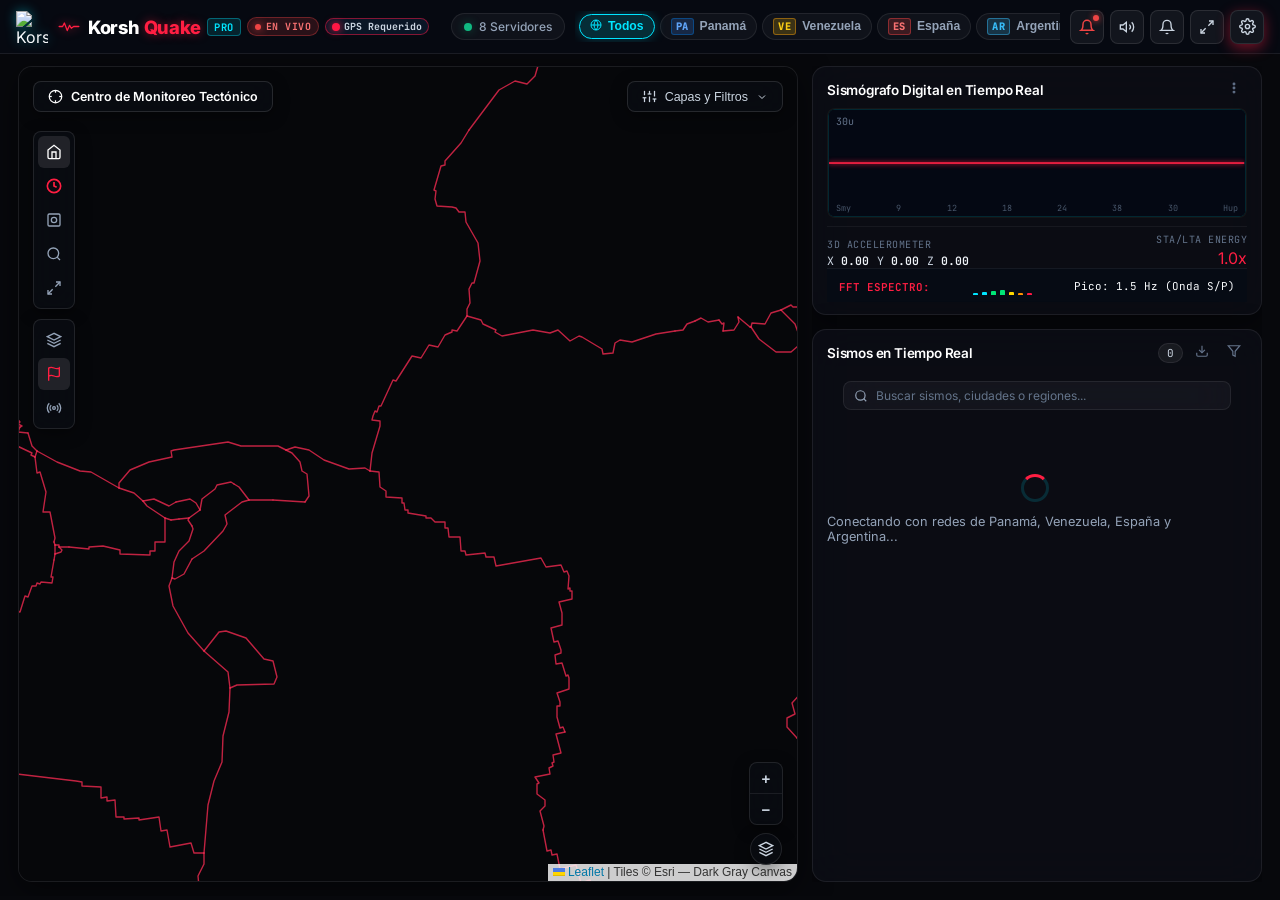
==== web/index.html @ d6b9c03d "refactor(core): eliminar completamente modulo gods-eye y sus dependencias 3d" ====
<!DOCTYPE html>
<html lang="es">
<head>
  <meta charset="UTF-8">
  <meta name="viewport" content="width=device-width, initial-scale=1.0, maximum-scale=1.0, user-scalable=no">
  <title>KorshQuake v1.1.7 PRO - Monitor Sísmico en Tiempo Real</title>
  
  <!-- PWA & Mobile Meta Tags -->
  <link rel="manifest" href="/manifest.json">
  <meta name="theme-color" content="#050b14">
  <meta name="mobile-web-app-capable" content="yes">
  <meta name="apple-mobile-web-app-status-bar-style" content="black-translucent">
  <meta name="apple-mobile-web-app-title" content="KorshQuake">
  <link rel="icon" type="image/x-icon" href="/favicon.ico?v=3">
  <link rel="icon" type="image/png" sizes="32x32" href="/icons/icon-32.png">
  <link rel="icon" type="image/png" sizes="192x192" href="/icons/icon-192.png">
  <link rel="apple-touch-icon" sizes="180x180" href="/icons/icon-192.png">

  <!-- Google Fonts -->
  <link rel="preconnect" href="https://fonts.googleapis.com">
  <link rel="preconnect" href="https://fonts.gstatic.com" crossorigin>
  <link href="https://fonts.googleapis.com/css2?family=Inter:wght@300;400;500;600;700;800&family=JetBrains+Mono:wght@400;500;700&display=swap" rel="stylesheet">
  <!-- Local Leaflet CSS (100% local, no depende de CDNs externas) -->
  <link rel="stylesheet" href="vendor/leaflet/leaflet.css">
  <!-- Stylesheet -->
  <link rel="stylesheet" href="style.css">
</head>
<body>
  <!-- Header / Navigation Bar Rediseñado -->
    <!-- Header / Unified Desktop & Mobile Navigation Bar -->
    <header class="app-header">
    <!-- Left: Brand + Status -->
    <div class="header-left">
      <div class="logo-container" title="KorshQuake Official Network">
        <img src="/icons/logo.png?v=3" alt="KorshQuake Logo" class="brand-logo-img">
      </div>
      <div class="brand-text">
        <div class="brand-title-row">
          <h1 class="app-title">
            <svg class="brand-ecg-svg" viewBox="0 0 38 20" fill="none" stroke="#ff1e42" stroke-width="2.2" stroke-linecap="round" stroke-linejoin="round">
              <path d="M2 10h6l3-6 5 13 4-9 3 5 4-3h9"/>
            </svg>
            <span class="brand-korsh">Korsh</span><span class="brand-quake">Quake</span>
          </h1>
          <span class="badge-version">PRO</span>
          <div class="header-live-badge" title="Monitoreo Sísmico Continuo en Tiempo Real">
            <span class="stat-dot pulse-red"></span>
            <span class="live-badge-txt">EN VIVO</span>
          </div>
          <span class="top-gps-pill gps-warn" id="top-gps-pill" title="Estado GPS / Red">
            <span class="stat-dot" id="top-gps-dot"></span>
            <span class="gps-pill-text" id="top-gps-text">GPS</span>
          </span>
        </div>
      </div>

      <!-- Desktop Telemetry Pill (Compact) -->
      <div class="desktop-telemetry-pills desktop-only">
        <div class="desktop-stat-pill" id="cluster-pill" title="8 Servidores y redes conectadas en tiempo real">
          <span class="stat-dot pulse-green"></span>
          <span class="stat-label">8 Servidores</span>
        </div>
      </div>
    </div>

    <!-- Center: Universal Country Selector (Touch scroll on mobile, segmented tabs on desktop) -->
    <div class="header-country-bar" id="header-country-bar">
      <div class="header-country-scroll" id="desktop-country-tabs">
        <button class="country-pill active" data-country="all" title="Ver todos los países">
          <span class="country-pill-icon"><svg width="12" height="12" viewBox="0 0 24 24" fill="none" stroke="currentColor" stroke-width="2"><circle cx="12" cy="12" r="10"/><path d="M2 12h20"/><path d="M12 2a15.3 15.3 0 0 1 4 10 15.3 15.3 0 0 1-4 10 15.3 15.3 0 0 1-4-10 15.3 15.3 0 0 1 4-10z"/></svg></span>
          <span class="pill-name">Todos</span>
        </button>
        <button class="country-pill" data-country="PA" title="Panamá">
          <span class="country-pill-code pan">PA</span>
          <span class="pill-name">Panamá</span>
        </button>
        <button class="country-pill" data-country="VE" title="Venezuela">
          <span class="country-pill-code ven">VE</span>
          <span class="pill-name">Venezuela</span>
        </button>
        <button class="country-pill" data-country="ES" title="España">
          <span class="country-pill-code esp">ES</span>
          <span class="pill-name">España</span>
        </button>
        <button class="country-pill" data-country="AR" title="Argentina">
          <span class="country-pill-code arg">AR</span>
          <span class="pill-name">Argentina</span>
        </button>
        <button class="country-pill" data-country="HN" title="Honduras">
          <span class="country-pill-code hon">HN</span>
          <span class="pill-name">Honduras</span>
        </button>
      </div>
    </div>

    <!-- Right: Header Actions -->
    <div class="header-actions">
      <!-- Botón Prueba Inmediata de Alarma Sísmica Real y Popup -->
      <button class="btn btn-secondary btn-icon-round btn-siren-test" id="btn-quick-test-alert" title="Probar Alarma Sísmica Real y Popup">
        <svg width="16" height="16" viewBox="0 0 24 24" fill="none" stroke="#ef4444" stroke-width="2.2">
          <path d="M18 8A6 6 0 0 0 6 8c0 7-3 9-3 9h18s-3-2-3-9"></path>
          <path d="M13.73 21a2 2 0 0 1-3.46 0"></path>
        </svg>
        <span class="siren-dot-beacon"></span>
      </button>

      <!-- Botón Silenciar / Activar Audio -->
      <button class="btn btn-secondary btn-icon-round" id="btn-toggle-sound" title="Alternar Sonido de Alertas">
        <svg id="icon-sound" width="16" height="16" viewBox="0 0 24 24" fill="none" stroke="currentColor" stroke-width="2">
          <polygon points="11 5 6 9 2 9 2 15 6 15 11 19 11 5"></polygon>
          <path d="M19.07 4.93a10 10 0 0 1 0 14.14M15.54 8.46a5 5 0 0 1 0 7.07"></path>
        </svg>
        <span class="desktop-only" id="sound-label" style="display: none;">Audio</span>
      </button>

      <!-- Botón WebPush (Desktop Only) -->
      <button class="btn btn-secondary btn-icon-round desktop-only" id="btn-toggle-push" title="Notificaciones WebPush del Sistema">
        <svg id="icon-push" width="16" height="16" viewBox="0 0 24 24" fill="none" stroke="currentColor" stroke-width="2">
          <path d="M18 8A6 6 0 0 0 6 8c0 7-3 9-3 9h18s-3-2-3-9"></path>
          <path d="M13.73 21a2 2 0 0 1-3.46 0"></path>
        </svg>
      </button>

      <!-- Botón Pantalla Completa (Desktop Only) -->
      <button class="btn btn-secondary btn-icon-round desktop-only" id="btn-fullscreen" title="Modo Pantalla Completa">
        <svg width="16" height="16" viewBox="0 0 24 24" fill="none" stroke="currentColor" stroke-width="2">
          <polyline points="15 3 21 3 21 9"></polyline>
          <polyline points="9 21 3 21 3 15"></polyline>
          <line x1="21" y1="3" x2="14" y2="10"></line>
          <line x1="3" y1="21" x2="10" y2="14"></line>
        </svg>
      </button>

      <!-- Botón Centro de Control / Ajustes -->
      <button class="btn btn-primary btn-icon-round" id="btn-open-menu-modal" title="Centro de Control & Ajustes">
        <svg width="17" height="17" viewBox="0 0 24 24" fill="none" stroke="currentColor" stroke-width="2">
          <circle cx="12" cy="12" r="3"></circle>
          <path d="M19.4 15a1.65 1.65 0 0 0 .33 1.82l.06.06a2 2 0 0 1 0 2.83 2 2 0 0 1-2.83 0l-.06-.06a1.65 1.65 0 0 0-1.82-.33 1.65 1.65 0 0 0-1 1.51V21a2 2 0 0 1-2 2 2 2 0 0 1-2-2v-.09A1.65 1.65 0 0 0 9 19.4a1.65 1.65 0 0 0-1.82.33l-.06.06a2 2 0 0 1-2.83 0 2 2 0 0 1 0-2.83l.06-.06a1.65 1.65 0 0 0 .33-1.82 1.65 1.65 0 0 0-1.51-1H3a2 2 0 0 1-2-2 2 2 0 0 1 2-2h.09A1.65 1.65 0 0 0 4.6 9a1.65 1.65 0 0 0-.33-1.82l-.06-.06a2 2 0 0 1 0-2.83 2 2 0 0 1 2.83 0l.06.06a1.65 1.65 0 0 0 1.82.33H9a1.65 1.65 0 0 0 1-1.51V3a2 2 0 0 1 2-2 2 2 0 0 1 2 2v.09a1.65 1.65 0 0 0 1 1.51 1.65 1.65 0 0 0 1.82-.33l.06-.06a2 2 0 0 1 2.83 0 2 2 0 0 1 0 2.83l-.06.06a1.65 1.65 0 0 0-.33 1.82V9a1.65 1.65 0 0 0 1.51 1H21a2 2 0 0 1 2 2 2 2 0 0 1-2 2h-.09a1.65 1.65 0 0 0-1.51 1z"></path>
        </svg>
      </button>
    </div>
  </header>

  <!-- OTA Push In-App Update Banner (Zero Install Instant Refresh) -->
  <div class="ota-update-banner" id="ota-update-banner" style="display: none;">
    <div class="ota-update-content">
      <div class="ota-update-icon-wrap">
        <span class="ota-icon"><svg width="18" height="18" viewBox="0 0 24 24" fill="none" stroke="currentColor" stroke-width="2"><path d="M4.5 16.5c-1.5 1.26-2 5-2 5s3.74-.5 5-2c.71-.84.7-2.13-.09-2.91a2.18 2.18 0 0 0-2.91-.09z"/><path d="M12 15l-3-3a22 22 0 0 1 2-3.95A12.88 12.88 0 0 1 22 2c0 2.72-.78 7.5-6 11a22.35 22.35 0 0 1-4 2z"/></svg></span>
      </div>
      <div class="ota-update-text">
        <div class="ota-title-row">
          <strong id="ota-version-title">Nueva Versión Disponible (v1.1.7 PRO)</strong>
          <span class="ota-badge">OTA Push</span>
        </div>
        <p class="ota-desc" id="ota-changelog-preview">Mejoras en sensor GPS obligatorio, precisión de red y sincronización instantánea.</p>
      </div>
      <div class="ota-actions">
        <button class="ota-btn-update" id="btn-ota-apply" title="Actualizar instantáneamente sin descargas">
          <span><svg width="14" height="14" viewBox="0 0 24 24" fill="none" stroke="currentColor" stroke-width="2" style="vertical-align: -2px; margin-right: 4px;"><polygon points="13 2 3 14 12 14 11 22 21 10 12 10 13 2"/></svg>Actualizar Ahora</span>
        </button>
        <button class="ota-btn-dismiss" id="btn-ota-dismiss" title="Posponer actualización">&times;</button>
      </div>
    </div>
  </div>

  <!-- GPS Mandatory Requirement Banner for Mobile Phones -->
  <div class="gps-status-banner" id="gps-status-banner" style="display: none;">
    <div class="gps-banner-content">
      <div class="gps-icon-wrap">
        <svg width="20" height="20" viewBox="0 0 24 24" fill="none" stroke="currentColor" stroke-width="2">
          <circle cx="12" cy="12" r="9"></circle>
          <circle cx="12" cy="12" r="3"></circle>
          <line x1="12" y1="1" x2="12" y2="4"></line>
          <line x1="12" y1="20" x2="12" y2="23"></line>
          <line x1="1" y1="12" x2="4" y2="12"></line>
          <line x1="20" y1="12" x2="23" y2="12"></line>
        </svg>
      </div>
      <div class="gps-banner-text">
        <div class="gps-title-row">
          <strong id="gps-banner-title"><svg width="14" height="14" viewBox="0 0 24 24" fill="none" stroke="currentColor" stroke-width="2" style="vertical-align: -2px; margin-right: 5px;"><path d="M21 10c0 7-9 13-9 13s-9-6-9-13a9 9 0 0 1 18 0z"/><circle cx="12" cy="10" r="3"/></svg>Ubicación GPS Requerida</strong>
          <span class="gps-badge-status" id="gps-banner-badge">Desactivada</span>
        </div>
        <p class="gps-banner-desc" id="gps-banner-desc">Tu teléfono debe tener la ubicación activada para actuar como nodo sismográfico y recibir alertas tempranas en tu ciudad.</p>
      </div>
      <div class="gps-actions">
        <button class="btn-dismiss-gps" id="btn-dismiss-gps" title="Cerrar aviso" aria-label="Cerrar">&times;</button>
        <button class="btn-enable-gps" id="btn-enable-gps" title="Activar y Conceder Ubicación GPS">
          <span><svg width="13" height="13" viewBox="0 0 24 24" fill="none" stroke="currentColor" stroke-width="2" style="vertical-align: -2px; margin-right: 4px;"><path d="M21 10c0 7-9 13-9 13s-9-6-9-13a9 9 0 0 1 18 0z"/><circle cx="12" cy="10" r="3"/></svg>Activar GPS</span>
        </button>
      </div>
    </div>
  </div>

  <!-- Early Warning Banner -->
  <div class="eew-banner" id="eew-banner" style="display: none;">
    <div class="eew-content">
      <div class="eew-badge">
        <span class="eew-icon"><svg width="20" height="20" viewBox="0 0 24 24" fill="none" stroke="#ff1744" stroke-width="2"><path d="M10.29 3.86L1.82 18a2 2 0 0 0 1.71 3h16.94a2 2 0 0 0 1.71-3L13.71 3.86a2 2 0 0 0-3.42 0z"/><line x1="12" y1="9" x2="12" y2="13"/><line x1="12" y1="17" x2="12.01" y2="17"/></svg></span>
        <span>KORSHQUAKE ALERTA TEMPRANA EN VIVO</span>
      </div>
      <div class="eew-details">
        <div class="eew-title" id="eew-title">Sismo Mayor Detectado</div>
        <div class="eew-meta font-mono" id="eew-meta">Cálculo de hypocentro en progreso</div>
      </div>
      <div class="eew-intensity-box">
        <span class="intensity-label">INTENSIDAD MÁX</span>
        <span class="intensity-val font-mono" id="eew-intensity">VI - FUERTE</span>
      </div>
    </div>
    <button class="eew-close" id="btn-close-eew" title="Ocultar Alerta">&times;</button>
  </div>

  <!-- Metric Quick Cards Bar -->
  <section class="metrics-bar" id="metrics-bar">
    <div class="metric-card">
      <div class="metric-icon-box cyan">
        <svg viewBox="0 0 24 24" fill="none" stroke="currentColor" stroke-width="2"><circle cx="12" cy="12" r="10"></circle><line x1="12" y1="8" x2="12" y2="12"></line><line x1="12" y1="16" x2="12.01" y2="16"></line></svg>
      </div>
      <div class="metric-data">
        <span class="metric-num font-mono" id="stat-total-quakes">--</span>
        <span class="metric-title">Sismos en 4 Países</span>
      </div>
    </div>

    <div class="metric-card">
      <div class="metric-icon-box red">
        <svg viewBox="0 0 24 24" fill="none" stroke="currentColor" stroke-width="2"><path d="M10.29 3.86L1.82 18a2 2 0 0 0 1.71 3h16.94a2 2 0 0 0 1.71-3L13.71 3.86a2 2 0 0 0-3.42 0z"></path><line x1="12" y1="9" x2="12" y2="13"></line><line x1="12" y1="17" x2="12.01" y2="17"></line></svg>
      </div>
      <div class="metric-data">
        <span class="metric-num font-mono text-red" id="stat-max-mag">--</span>
        <span class="metric-title">Magnitud Máxima</span>
      </div>
    </div>

    <div class="metric-card">
      <div class="metric-icon-box orange">
        <svg viewBox="0 0 24 24" fill="none" stroke="currentColor" stroke-width="2"><circle cx="12" cy="12" r="10"></circle><polyline points="12 6 12 12 16 14"></polyline></svg>
      </div>
      <div class="metric-data">
        <span class="metric-num font-mono" id="stat-last-time">--</span>
        <span class="metric-title">Último Evento</span>
      </div>
    </div>

    <div class="metric-card">
      <div class="metric-icon-box green">
        <svg viewBox="0 0 24 24" fill="none" stroke="currentColor" stroke-width="2"><path d="M22 11.08V12a10 10 0 1 1-5.93-9.14"></path><polyline points="22 4 12 14.01 9 11.01"></polyline></svg>
      </div>
      <div class="metric-data">
        <span class="metric-num font-mono text-green" id="stat-system-health">FILTRADO ESTRICTO</span>
        <span class="metric-title">PA • VE • ES • AR Activos</span>
      </div>
    </div>
  </section>

  <!-- Interactive Country Quick Tabs Bar -->
  <section class="country-nav-bar">
    <div class="country-tabs-label font-mono">Región Focalizada:</div>
    <div class="country-tabs-group" id="country-tabs">
      <button class="country-pill active" data-country="all">
        <span class="country-pill-icon"><svg width="13" height="13" viewBox="0 0 24 24" fill="none" stroke="currentColor" stroke-width="2"><circle cx="12" cy="12" r="10"/><path d="M2 12h20"/><path d="M12 2a15.3 15.3 0 0 1 4 10 15.3 15.3 0 0 1-4 10 15.3 15.3 0 0 1-4-10 15.3 15.3 0 0 1 4-10z"/></svg></span>
        <span>Todos (4 Países)</span>
        <span class="country-pill-count font-mono" id="count-pill-all">0</span>
      </button>
      <button class="country-pill" data-country="PA">
        <span class="country-pill-code pan">PA</span>
        <span>Panamá</span>
        <span class="country-pill-count font-mono" id="count-pill-pa">0</span>
      </button>
      <button class="country-pill" data-country="VE">
        <span class="country-pill-code ven">VE</span>
        <span>Venezuela</span>
        <span class="country-pill-count font-mono" id="count-pill-ve">0</span>
      </button>
      <button class="country-pill" data-country="ES">
        <span class="country-pill-code esp">ES</span>
        <span>España</span>
        <span class="country-pill-count font-mono" id="count-pill-es">0</span>
      </button>
      <button class="country-pill" data-country="AR">
        <span class="country-pill-code arg">AR</span>
        <span>Argentina</span>
        <span class="country-pill-count font-mono" id="count-pill-ar">0</span>
      </button>
    </div>
  </section>

  <!-- Main View Container -->
    <!-- Main View Container: Tactical 2-Column Split Matching Mockup -->
  <main class="main-layout" data-mobile-view="map">
    <!-- Center Left: High-Tech Interactive Seismic Map (Full Panel) -->
    <section class="map-section">
      <div class="map-wrapper">
        <!-- Floating Glass Title Badge (Top-Left) -->
        <div class="map-floating-badge top-left">
          <svg width="15" height="15" viewBox="0 0 24 24" fill="none" stroke="currentColor" stroke-width="2">
            <circle cx="12" cy="12" r="10"></circle>
            <line x1="22" y1="12" x2="18" y2="12"></line>
            <line x1="6" y1="12" x2="2" y2="12"></line>
            <line x1="12" y1="6" x2="12" y2="2"></line>
            <line x1="12" y1="22" x2="12" y2="18"></line>
          </svg>
          <span id="map-section-title">Centro de Monitoreo Tectónico</span>
        </div>

        <!-- Floating Glass Overlays Dropdown (Top-Right) -->
        <div class="map-floating-dropdown top-right">
          <button class="map-overlay-btn" id="btn-data-overlays">
            <svg width="15" height="15" viewBox="0 0 24 24" fill="none" stroke="currentColor" stroke-width="2">
              <line x1="4" y1="21" x2="4" y2="14"></line>
              <line x1="4" y1="10" x2="4" y2="3"></line>
              <line x1="12" y1="21" x2="12" y2="12"></line>
              <line x1="12" y1="8" x2="12" y2="3"></line>
              <line x1="20" y1="21" x2="20" y2="16"></line>
              <line x1="20" y1="12" x2="20" y2="3"></line>
              <line x1="1" y1="14" x2="7" y2="14"></line>
              <line x1="9" y1="8" x2="15" y2="8"></line>
              <line x1="17" y1="16" x2="23" y2="16"></line>
            </svg>
            <span>Capas y Filtros</span>
            <svg class="chevron-down" width="12" height="12" viewBox="0 0 24 24" fill="none" stroke="currentColor" stroke-width="2"><polyline points="6 9 12 15 18 9"></polyline></svg>
          </button>
          
          <div class="map-overlay-menu" id="menu-data-overlays" style="display: none;">
            <div class="overlay-section-title font-mono">CAPA BASE</div>
            <div class="overlay-menu-item active" data-layer="dark"><svg class="menu-check-svg" width="12" height="12" viewBox="0 0 24 24" fill="none" stroke="currentColor" stroke-width="2.5"><polyline points="20 6 9 17 4 12"/></svg> Modo Oscuro (CartoDB Dark Matter)</div>
            <div class="overlay-menu-item" data-layer="satellite">Satélite Alta Resolución (Esri)</div>
            <div class="overlay-menu-item" data-layer="topo">Físico / Topográfico (OpenTopo)</div>
            <div class="overlay-menu-divider"></div>
            <div class="overlay-section-title font-mono">CAPAS SÍSMICAS</div>
            <label class="overlay-toggle-item">
              <input type="checkbox" id="toggle-tectonic-plates" checked>
              <span>Placas Tectónicas (Fallas Activas)</span>
            </label>
            <label class="overlay-toggle-item">
              <input type="checkbox" id="toggle-p-s-waves" checked>
              <span>Propagación de Ondas P & S</span>
            </label>
            <label class="overlay-toggle-item">
              <input type="checkbox" id="toggle-mesh-sensors" checked>
              <span>Nodos Centinela y Celulares</span>
            </label>
          </div>
        </div>

        <!-- Left Vertical Dock Toolbar (Matching Mockup) -->
        <div class="map-left-dock desktop-only">
          <div class="dock-group">
            <button class="dock-btn active" id="dock-btn-recenter" title="Vista General / Centrar">
              <svg width="16" height="16" viewBox="0 0 24 24" fill="none" stroke="currentColor" stroke-width="2"><path d="M3 9l9-7 9 7v11a2 2 0 0 1-2 2H5a2 2 0 0 1-2-2z"></path><polyline points="9 22 9 12 15 12 15 22"></polyline></svg>
            </button>
            <button class="dock-btn" id="dock-btn-focus-latest" title="Enfocar Último Sismo">
              <svg width="16" height="16" viewBox="0 0 24 24" fill="none" stroke="#ff1e42" stroke-width="2.5"><circle cx="12" cy="12" r="10"></circle><polyline points="12 6 12 12 16 14"></polyline></svg>
            </button>
            <button class="dock-btn" id="dock-btn-consensus" title="Filtrar Consenso Multi-Red">
              <svg width="16" height="16" viewBox="0 0 24 24" fill="none" stroke="currentColor" stroke-width="2"><rect x="3" y="3" width="18" height="18" rx="2" ry="2"></rect><circle cx="12" cy="12" r="4"></circle></svg>
            </button>
            <button class="dock-btn" id="dock-btn-search" title="Buscar Ubicación">
              <svg width="16" height="16" viewBox="0 0 24 24" fill="none" stroke="currentColor" stroke-width="2"><circle cx="11" cy="11" r="8"></circle><line x1="21" y1="21" x2="16.65" y2="16.65"></line></svg>
            </button>
            <button class="dock-btn" id="dock-btn-fullscreen" title="Pantalla Completa">
              <svg width="16" height="16" viewBox="0 0 24 24" fill="none" stroke="currentColor" stroke-width="2"><polyline points="15 3 21 3 21 9"></polyline><polyline points="9 21 3 21 3 15"></polyline><line x1="21" y1="3" x2="14" y2="10"></line><line x1="3" y1="21" x2="10" y2="14"></line></svg>
            </button>
          </div>
          <div class="dock-group">
            <button class="dock-btn" id="dock-btn-layers" title="Selector de Capas">
              <svg width="16" height="16" viewBox="0 0 24 24" fill="none" stroke="currentColor" stroke-width="2"><polygon points="12 2 2 7 12 12 22 7 12 2"></polygon><polyline points="2 17 12 22 22 17"></polyline><polyline points="2 12 12 17 22 12"></polyline></svg>
            </button>
            <button class="dock-btn active" id="dock-btn-plates" title="Placas Tectónicas">
              <svg width="16" height="16" viewBox="0 0 24 24" fill="none" stroke="#ff1e42" stroke-width="2"><path d="M4 15s1-1 4-1 5 2 8 2 4-1 4-1V3s-1 1-4 1-5-2-8-2-4 1-4 1z"></path><line x1="4" y1="22" x2="4" y2="15"></line></svg>
            </button>
            <button class="dock-btn" id="dock-btn-sensors" title="Nodos Centinela y Celulares">
              <svg width="16" height="16" viewBox="0 0 24 24" fill="none" stroke="currentColor" stroke-width="2"><path d="M4.9 19.1C1 15.2 1 8.8 4.9 4.9"></path><path d="M7.8 16.2c-2.3-2.3-2.3-6.1 0-8.5"></path><circle cx="12" cy="12" r="2"></circle><path d="M16.2 7.8c2.3 2.3 2.3 6.1 0 8.5"></path><path d="M19.1 4.9C23 8.8 23 15.2 19.1 19.1"></path></svg>
            </button>
          </div>
        </div>

        <!-- Bottom-Right Zoom Dock (Matching Mockup) -->
        <div class="map-bottom-controls desktop-only">
          <div class="map-zoom-pill">
            <button class="zoom-btn" id="btn-map-zoom-in" title="Acercar">+</button>
            <div class="zoom-divider"></div>
            <button class="zoom-btn" id="btn-map-zoom-out" title="Alejar">−</button>
          </div>
          <button class="map-circle-btn" id="btn-map-quick-layer" title="Cambiar Capa">
            <svg width="16" height="16" viewBox="0 0 24 24" fill="none" stroke="currentColor" stroke-width="2"><polygon points="12 2 2 7 12 12 22 7 12 2"></polygon><polyline points="2 17 12 22 22 17"></polyline><polyline points="2 12 12 17 22 12"></polyline></svg>
          </button>
        </div>

        <!-- Mobile Floating Pill for Latest Quake -->
        <!-- Floating Tactical Card for Selected / Latest Quake (Mobile Mockup 1) -->
        <div class="mobile-floating-quake-card" id="mobile-floating-quake-card" style="display: none;" title="Tocar para abrir Ficha Técnica">
          <div class="mfqc-header">
            <div class="mfqc-title-wrap">
              <span class="mfqc-mag font-mono" id="mfqc-mag">M --</span>
              <span class="mfqc-place font-title" id="mfqc-place">Sismo Detectado</span>
            </div>
            <span class="mfqc-chevron"><svg width="16" height="16" viewBox="0 0 24 24" fill="none" stroke="currentColor" stroke-width="2.5"><polyline points="9 18 15 12 9 6"></polyline></svg></span>
          </div>
          <div class="mfqc-grid font-mono">
            <div class="mfqc-col">
              <span class="mfqc-label">PROFUNDIDAD</span>
              <span class="mfqc-val" id="mfqc-depth">-- km</span>
            </div>
            <div class="mfqc-col">
              <span class="mfqc-label">PGA EST.</span>
              <span class="mfqc-val text-amber" id="mfqc-pga">-- gal</span>
            </div>
            <div class="mfqc-col">
              <span class="mfqc-label">ONDA P</span>
              <span class="mfqc-val text-cyan" id="mfqc-p-arr">--</span>
            </div>
            <div class="mfqc-col">
              <span class="mfqc-label">ONDA S</span>
              <span class="mfqc-val text-crimson" id="mfqc-s-arr">--</span>
            </div>
          </div>
        </div>

        <div class="mobile-latest-pill" id="mobile-latest-pill" style="display: none;" title="Pulsar para centrar en este sismo">
          <span class="live-dot pulse-red"></span>
          <span class="mlp-mag font-mono" id="mlp-mag">M --</span>
          <span class="mlp-place" id="mlp-place">Último sismo</span>
          <span class="mlp-time font-mono" id="mlp-time">--</span>
        </div>

        <div id="map"></div>
      </div>
    </section>

    <!-- Right Column: Dual Stack Matching Mockup -->
    <aside class="sidebar-section">
      <!-- Widget 1 (Top): Digital Seismograph Oscilloscope -->
      <div class="oscilloscope-widget glass-panel" id="seismograph-container">
        <div class="panel-header widget-header">
          <div class="panel-title-wrap">
            <h3 id="seismo-title">Sismógrafo Digital en Tiempo Real</h3>
          </div>
          <button class="btn-dots-menu" id="btn-seismo-menu" title="Diagnóstico del Sensor"><svg width="14" height="14" viewBox="0 0 24 24" fill="none" stroke="currentColor" stroke-width="2"><circle cx="12" cy="12" r="1.5"/><circle cx="12" cy="5" r="1.5"/><circle cx="12" cy="19" r="1.5"/></svg></button>
        </div>

        <!-- Canvas Screen with 30u scale and Smy Hup axis ticks -->
        <div class="oscilloscope-screen">
          <span class="screen-scale-tag font-mono">30u</span>
          <canvas id="seismograph-canvas" width="450" height="110"></canvas>
          <div class="screen-axis-labels font-mono">
            <span>Smy</span><span>9</span><span>12</span><span>18</span><span>24</span><span>38</span><span>30</span><span>Hup</span>
          </div>
        </div>

        <!-- Bottom Readout: 3D Accelerometer & STA/LTA Energy -->
        <div class="oscilloscope-readout">
          <div class="readout-block">
            <span class="readout-label font-mono">3D Accelerometer</span>
            <span class="readout-val font-mono">
              <span class="axis-x-span">X <strong id="axis-x">-0 gal</strong></span>
              <span class="axis-y-span">Y <strong id="axis-y">-0 gal</strong></span>
              <span class="axis-z-span">Z <strong id="axis-z">2.2 gal</strong></span>
            </span>
          </div>
          <div class="readout-block text-right">
            <span class="readout-label font-mono">STA/LTA Energy</span>
            <span class="readout-val font-mono text-cyan" id="seismo-sta-lta">0.37</span>
          </div>
        </div>

        <!-- Mobile EEW Quick Status Card (Matching Mockup 3) -->
                  <!-- FFT Frequency Spectrum Analyzer -->
          <div class="oscilloscope-spectrum-bar" id="seismo-spectrum-bar">
            <div class="fft-label-group">
              <span class="text-cyan font-mono" style="font-size: 0.68rem; font-weight: 600;">FFT ESPECTRO:</span>
            </div>
            <div id="fft-bars" class="fft-bars-container">
              <span class="fft-bar" style="height: 4px;" title="0.5 Hz (Ondas Rayleigh)"></span>
              <span class="fft-bar" style="height: 8px;" title="1.0 Hz (Ondas S)"></span>
              <span class="fft-bar" style="height: 14px;" title="2.0 Hz (Ondas P)"></span>
              <span class="fft-bar" style="height: 10px;" title="4.0 Hz (Suelo)"></span>
              <span class="fft-bar" style="height: 6px;" title="8.0 Hz (Microtremores)"></span>
              <span class="fft-bar" style="height: 5px;" title="12.0 Hz (Ruido Urbano)"></span>
              <span class="fft-bar" style="height: 3px;" title="16.0 Hz (Alta Frecuencia)"></span>
            </div>
            <span id="fft-peak-freq" class="font-mono text-muted" style="font-size: 0.68rem;">Pico: 1.5 Hz (Onda S/P)</span>
          </div>

          <div class="mobile-eew-instrument-card" id="mobile-eew-instrument-card">
          <div class="meew-header">
            <div class="meew-badge-alert">
              <span class="live-dot pulse-red"></span>
              <span class="meew-title font-mono">EARLY WARNING! SEISMIC ALERT</span>
            </div>
            <span class="meew-mode font-mono">IOT 100Hz</span>
          </div>
          <div class="meew-body">
            <div class="meew-countdown-box">
              <span class="meew-timer font-mono" id="meew-timer">08.4s</span>
              <span class="meew-timer-desc font-mono">TIEMPO ESTIMADO ARRIBO ONDA S</span>
              <div class="meew-mmi-row font-mono">
                <span>INTENSIDAD ESTIMADA:</span>
                <strong class="text-amber" id="meew-mmi-val">V · MODERADO</strong>
              </div>
            </div>
            <div class="meew-guides">
              <div class="meew-guide-item" title="Agáchate">
                <svg width="22" height="22" viewBox="0 0 24 24" fill="none" stroke="currentColor" stroke-width="2"><circle cx="12" cy="5" r="2"/><path d="M7 21l3-6 2 2 3-5"/><path d="M5 11l4 2 3-2"/></svg>
                <span>AGÁCHATE</span>
              </div>
              <div class="meew-guide-item" title="Cúbrete">
                <svg width="22" height="22" viewBox="0 0 24 24" fill="none" stroke="currentColor" stroke-width="2"><rect x="3" y="11" width="18" height="10" rx="2"/><path d="M7 11V7a5 5 0 0 1 10 0v4"/></svg>
                <span>CÚBRETE</span>
              </div>
              <div class="meew-guide-item" title="Sujétate">
                <svg width="22" height="22" viewBox="0 0 24 24" fill="none" stroke="currentColor" stroke-width="2"><path d="M18 11V6a2 2 0 0 0-2-2v0a2 2 0 0 0-2 2v5"/><path d="M14 10V4a2 2 0 0 0-2-2v0a2 2 0 0 0-2 2v8"/><path d="M10 10.5V6a2 2 0 0 0-2-2v0a2 2 0 0 0-2 2v8"/><path d="M18 8a2 2 0 1 1 4 0v6a8 8 0 0 1-8 8h-2c-2.8 0-4.5-.86-5.99-2.34l-3.6-3.6a2 2 0 0 1 2.83-2.83L7 15"/></svg>
                <span>SUJÉTATE</span>
              </div>
            </div>
          </div>
          <div class="meew-footer font-mono">
            <span>Estación: <strong id="meew-station">Nodo Local IoT #048</strong></span>
            <span>Latencia: <strong class="text-emerald" id="meew-ping">18ms</strong></span>
          </div>
        </div>
      </div>

      <!-- Widget 2 (Bottom): Live Earthquakes Feed with Mockup Cards -->
      <div class="live-quakes-widget glass-panel">
        <div class="panel-header widget-header">
          <div class="panel-title-wrap">
            <h3 id="feed-panel-title">Sismos en Tiempo Real</h3>
          </div>
          <div class="widget-header-actions">
            <span class="feed-count-pill font-mono" id="feed-count">0</span>
                        <div class="export-dropdown-wrap" style="position: relative; display: inline-block;">
              <button class="btn-dots-menu" id="btn-feed-export" title="Exportar Datos Abiertos (GeoJSON, CSV, QuakeML)">
                <svg width="14" height="14" viewBox="0 0 24 24" fill="none" stroke="currentColor" stroke-width="2">
                  <path d="M21 15v4a2 2 0 0 1-2 2H5a2 2 0 0 1-2-2v-4"></path>
                  <polyline points="7 10 12 15 17 10"></polyline>
                  <line x1="12" y1="15" x2="12" y2="3"></line>
                </svg>
              </button>
              <div class="export-menu-dropdown glass-panel" id="export-menu-dropdown" style="display:none; position: absolute; right: 0; top: 100%; margin-top: 6px; z-index: 1000; min-width: 175px; padding: 6px; border-radius: 8px;">
                <a href="/api/export/geojson" target="_blank" class="export-menu-item"><svg width="12" height="12" viewBox="0 0 24 24" fill="none" stroke="currentColor" stroke-width="2"><circle cx="12" cy="12" r="10"/></svg> GeoJSON Oficial</a>
                <a href="/api/export/csv" target="_blank" class="export-menu-item"><svg width="12" height="12" viewBox="0 0 24 24" fill="none" stroke="currentColor" stroke-width="2"><line x1="8" y1="6" x2="21" y2="6"/><line x1="8" y1="12" x2="21" y2="12"/><line x1="8" y1="18" x2="21" y2="18"/></svg> CSV Tabular</a>
                <a href="/api/export/quakeml" target="_blank" class="export-menu-item"><svg width="12" height="12" viewBox="0 0 24 24" fill="none" stroke="currentColor" stroke-width="2"><polyline points="16 18 22 12 16 6"/><polyline points="8 6 2 12 8 18"/></svg> QuakeML XML</a>
              </div>
            </div>
            <button class="btn-dots-menu" id="btn-feed-menu" title="Filtro de Magnitud"><svg width="14" height="14" viewBox="0 0 24 24" fill="none" stroke="currentColor" stroke-width="2"><polygon points="22 3 2 3 10 12.46 10 19 14 21 14 12.46 22 3"/></svg></button>
          </div>
        </div>

        <!-- Search Bar -->
        <div class="feed-search-wrap">
          <div class="ios-search-box">
            <svg width="14" height="14" viewBox="0 0 24 24" fill="none" stroke="#94a3b8" stroke-width="2">
              <circle cx="11" cy="11" r="8"></circle>
              <line x1="21" y1="21" x2="16.65" y2="16.65"></line>
            </svg>
            <input type="text" id="feed-search-input" placeholder="Buscar sismos, ciudades o regiones..." autocomplete="off">
            <button id="feed-search-clear" style="display: none;" title="Limpiar búsqueda">&times;</button>
          </div>
        </div>

        <!-- Quake List Container -->
        <div class="quake-list" id="quake-list">
          <div class="loading-state">
            <div class="spinner"></div>
            <p>Conectando con redes de Panamá, Venezuela, España y Argentina...</p>
          </div>
        </div>
      </div>
    </aside>
  </main>

      <!-- Modal: Ficha Técnica del Sismo (Popup Profesional de Alto Detalle) -->
  <div class="modal-overlay tactical-modal-overlay" id="modal-quake-detail" style="display: none;">
    <div class="tactical-popup-dialog" id="sheet-quake-detail">
      <!-- Header del Popup -->
      <div class="tactical-popup-header">
        <div class="tactical-header-left">
          <span class="status-radar-dot pulse-red"></span>
          <div class="tactical-header-titles">
            <h3 class="tactical-popup-title" id="qd-modal-title">Ficha Técnica del Sismo</h3>
            <span class="tactical-popup-subtitle font-mono">Telemetría Geofísica & Reportes Comunitarios</span>
          </div>
        </div>
        <button class="tactical-popup-close" id="btn-close-quake-detail" title="Cerrar Ficha">
          <svg width="18" height="18" viewBox="0 0 24 24" fill="none" stroke="currentColor" stroke-width="2.2">
            <line x1="18" y1="6" x2="6" y2="18"></line>
            <line x1="6" y1="6" x2="18" y2="18"></line>
          </svg>
        </button>
      </div>

      <!-- Cuerpo del Popup -->
      <div class="tactical-popup-body">
        <!-- Hero Card del Epicentro -->
        <div class="tactical-hero-card" id="qd-hero-card">
          <div class="tactical-mag-circle" id="qd-mag-badge">
            <span class="mag-num font-mono" id="qd-mag-num">M --</span>
            <span class="mag-sub font-mono" id="qd-mag-sub">MAGNITUD</span>
          </div>
          <div class="tactical-hero-content">
            <h2 class="tactical-epicenter-title" id="qd-place">Cargando epicentro...</h2>
            <div class="tactical-hero-row font-mono" id="qd-time">--</div>
            <div class="tactical-hero-coords font-mono" id="qd-coords">--</div>
            <!-- Micro Sismograma Vectorial -->
            <div class="tactical-hero-waveform">
              <svg class="hero-waveform-svg" viewBox="0 0 280 24" fill="none" preserveAspectRatio="none">
                <path d="M0 12 L35 12 L40 10 L45 14 L55 12 L70 12 L76 7 L82 17 L88 3 L94 21 L100 0 L106 24 L112 5 L118 19 L124 9 L130 15 L140 12 L280 12" stroke="#ff1e42" stroke-width="1.8" stroke-linecap="round" stroke-linejoin="round"/>
              </svg>
            </div>
          </div>
        </div>

        <!-- 4 Casillas de Métricas Físicas Reales (Grid 2x2 Glass) -->
        <div class="tactical-metrics-grid">
          <!-- Profundidad -->
          <div class="tactical-metric-box">
            <div class="metric-box-top">
              <span class="metric-box-icon text-cyan">
                <svg width="18" height="18" viewBox="0 0 24 24" fill="none" stroke="currentColor" stroke-width="2"><line x1="12" y1="3" x2="12" y2="21"/><polyline points="8 7 12 3 16 7"/><polyline points="8 17 12 21 16 17"/></svg>
              </span>
              <span class="metric-box-tag font-mono">HIPOCENTRO</span>
            </div>
            <div class="metric-box-value font-mono" id="qd-depth">-- km</div>
            <div class="metric-box-lbl">Profundidad Focal</div>
          </div>

          <!-- Intensidad MMI -->
          <div class="tactical-metric-box">
            <div class="metric-box-top">
              <span class="metric-box-icon text-orange">
                <svg width="18" height="18" viewBox="0 0 24 24" fill="none" stroke="currentColor" stroke-width="2"><path d="M8.5 14.5A2.5 2.5 0 0 0 11 12c0-1.38-.5-2-1-3-1.072-2.143-.224-4.054 2-6 .5 2.5 2 4.9 4 6.5 2 1.6 3 3.5 3 5.5a7 7 0 1 1-14 0c0-1.153.433-2.294 1-3a2.5 2.5 0 0 0 2.5 2.5z"/></svg>
              </span>
              <span class="metric-box-tag font-mono">MERCALLI</span>
            </div>
            <div class="metric-box-value font-mono text-orange" id="qd-mmi">--</div>
            <div class="metric-box-lbl">Intensidad Percibida (MMI)</div>
          </div>

          <!-- PGA Aceleración -->
          <div class="tactical-metric-box">
            <div class="metric-box-top">
              <span class="metric-box-icon text-red">
                <svg width="18" height="18" viewBox="0 0 24 24" fill="none" stroke="currentColor" stroke-width="2"><polygon points="13 2 3 14 12 14 11 22 21 10 12 10 13 2"/></svg>
              </span>
              <span class="metric-box-tag font-mono">ACELERACIÓN</span>
            </div>
            <div class="metric-box-value font-mono text-red" id="qd-pga">-- gal</div>
            <div class="metric-box-lbl">Aceleración Suelo (PGA)</div>
          </div>

          <!-- Red Sísmica / Consenso -->
          <div class="tactical-metric-box">
            <div class="metric-box-top">
              <span class="metric-box-icon text-green">
                <svg width="18" height="18" viewBox="0 0 24 24" fill="none" stroke="currentColor" stroke-width="2"><path d="M5 12.55a11 11 0 0 1 14.08 0"/><path d="M1.42 9a16 16 0 0 1 21.16 0"/><path d="M8.53 16.11a6 6 0 0 1 6.95 0"/><circle cx="12" cy="20" r="1"/></svg>
              </span>
              <span class="metric-box-tag font-mono">VALIDACIÓN</span>
            </div>
            <div class="metric-box-value font-mono text-green" id="qd-consensus">--</div>
            <div class="metric-box-lbl">Redes Geofísicas</div>
          </div>
        </div>

        <!-- Botones de Acción Táctica -->
                  <!-- Mecanismo Focal Beachball (Tensor de Momento) -->
          <div class="tactical-focal-section" id="qd-focal-section" style="display:none;">
            <div id="qd-beachball-svg" class="beachball-container"></div>
            <div class="focal-info-container">
              <div class="focal-title-row">
                <span class="font-mono text-cyan focal-header-tag">MECANISMO FOCAL</span>
                <span class="badge font-mono focal-badge" id="qd-fault-type">--</span>
              </div>
              <div class="font-mono focal-params-text" id="qd-focal-params">Strike: --° | Dip: --° | Rake: --°</div>
            </div>
          </div>

          <div class="tactical-actions-row">
          <button class="tactical-btn-report" id="btn-report-felt">
            <span class="btn-report-content">
              <svg width="18" height="18" viewBox="0 0 24 24" fill="none" stroke="currentColor" stroke-width="2.2"><circle cx="12" cy="12" r="10"/><line x1="12" y1="8" x2="12" y2="12"/><line x1="12" y1="16" x2="12.01" y2="16"/></svg>
              <span id="btn-report-text">¿Sentiste este sismo? Reportar vibración</span>
            </span>
          </button>
          <button class="tactical-btn-map" id="btn-focus-map">
            <svg width="16" height="16" viewBox="0 0 24 24" fill="none" stroke="currentColor" stroke-width="2"><polygon points="1 6 1 22 8 18 16 22 23 18 23 2 16 6 8 2 1 6"/><line x1="8" y1="2" x2="8" y2="18"/><line x1="16" y1="6" x2="16" y2="22"/></svg>
            <span>Centrar y Ver en Mapa</span>
          </button>
            <button class="tactical-btn-map" id="btn-view-shakemap" title="Cargar Isosistas de Aceleración ShakeMap">
              <svg width="16" height="16" viewBox="0 0 24 24" fill="none" stroke="#ff9100" stroke-width="2">
                <circle cx="12" cy="12" r="10"></circle>
                <circle cx="12" cy="12" r="6"></circle>
                <circle cx="12" cy="12" r="2"></circle>
              </svg>
              <span>ShakeMap</span>
            </button>
            <button class="tactical-btn-map" id="btn-share-event" title="Ficha Web Compartible (OpenGraph)">
              <svg width="16" height="16" viewBox="0 0 24 24" fill="none" stroke="#00e5ff" stroke-width="2">
                <circle cx="18" cy="5" r="3"></circle>
                <circle cx="6" cy="12" r="3"></circle>
                <circle cx="18" cy="19" r="3"></circle>
                <line x1="8.59" y1="13.51" x2="15.42" y2="17.49"></line>
                <line x1="15.41" y1="6.51" x2="8.59" y2="10.49"></line>
              </svg>
              <span>Ficha Web</span>
            </button>

        </div>

        <!-- Tabla Glass de Llegada de Ondas a Ciudades -->
        <div class="tactical-eta-card">
          <div class="tactical-eta-header">
            <div class="eta-title-wrap font-mono">
              <svg width="15" height="15" viewBox="0 0 24 24" fill="none" stroke="#00e5ff" stroke-width="2"><polygon points="13 2 3 14 12 14 11 22 21 10 12 10 13 2"/></svg>
              <span>Llegada de Ondas Sísmicas (ETA EEW)</span>
            </div>
            <span class="eta-badge font-mono">MODELO ak135</span>
          </div>
          <div class="tactical-table-scroll">
            <table class="tactical-eta-table font-mono">
              <thead>
                <tr>
                  <th>Ciudad / Región</th>
                  <th>Distancia</th>
                  <th>Onda P (7.8 km/s)</th>
                  <th>Onda S (4.1 km/s)</th>
                </tr>
              </thead>
              <tbody id="qd-cities-tbody">
                <tr><td colspan="4" style="text-align: center; color: #64748b; padding: 14px;">Calculando propagación de ondas...</td></tr>
              </tbody>
            </table>
          </div>
        </div>
      </div>

      <!-- Footer del Popup -->
      <div class="tactical-popup-footer">
        <span class="footer-meta font-mono">Evento: <strong id="qd-event-id" style="color: #cbd5e1;">--</strong></span>
        <button class="btn btn-secondary btn-sm" id="btn-close-qd-footer">Cerrar Ficha</button>
      </div>
    </div>
  </div>

  <!-- Modal: Descargar e Instalar KorshQuake en Android (APK / PWA) -->
  <div class="modal-overlay" id="modal-apk">
    <div class="modal-content glass-panel" style="max-width: 540px; height: auto;">
      <div class="modal-header">
        <div class="modal-title-box">
          <span class="terminal-dot pulse-green"></span>
          <h3>Instalar KorshQuake Mobile (APK & PWA)</h3>
        </div>
        <button class="modal-close" id="btn-close-apk">&times;</button>
      </div>
      <div class="modal-body" style="padding: 24px;">
        <div style="text-align: center; margin-bottom: 20px;">
          <img src="/icons/icon-192.png" alt="KorshQuake" style="width: 80px; height: 80px; border-radius: 18px; box-shadow: 0 0 25px rgba(0,229,255,0.45); border: 1px solid rgba(0,229,255,0.4);">
          <h2 style="font-size: 1.3rem; margin-top: 10px; color: #fff;">KorshQuake Mobile v1.1.2 PRO</h2>
          <div style="display: flex; gap: 8px; justify-content: center; margin-top: 6px;">
            <span class="country-badge-tag" style="background: rgba(0,230,118,0.15); color: #00e676; border-color: rgba(0,230,118,0.3);"><svg width="11" height="11" viewBox="0 0 24 24" fill="none" stroke="currentColor" stroke-width="2.5" style="vertical-align: -1px; margin-right: 3px;"><polyline points="20 6 9 17 4 12"/></svg>Android Nativo / PWA</span>
            <span class="country-badge-tag" style="background: rgba(0,229,255,0.15); color: #ff1e42; border-color: rgba(0,229,255,0.3);">0.25 MB Ultraligero</span>
          </div>
          <p style="color: var(--text-muted); font-size: 0.85rem; margin-top: 8px;">Monitoreo sísmico y predicción de ondas en tiempo real en la palma de tu mano.</p>
        </div>

        <!-- Botón 1-Clic para PWA/WebAPK (si está disponible en el navegador) -->
        <div id="pwa-install-banner" style="display: none; background: linear-gradient(135deg, rgba(0,229,255,0.15), rgba(2,132,199,0.2)); border: 1px solid #00e5ff; border-radius: 10px; padding: 14px; margin-bottom: 16px; text-align: center;">
          <h4 style="color: #ff1e42; font-size: 0.95rem; margin-bottom: 6px;"><svg width="15" height="15" viewBox="0 0 24 24" fill="none" stroke="currentColor" stroke-width="2" style="vertical-align: -2px; margin-right: 4px;"><polygon points="13 2 3 14 12 14 11 22 21 10 12 10 13 2"/></svg>Instalación Instantánea Detectada</h4>
          <p style="font-size: 0.8rem; color: #cbd5e1; margin-bottom: 10px;">Tu navegador permite instalar KorshQuake directamente como aplicación nativa en tu pantalla de inicio.</p>
          <button id="btn-native-install-pwa" class="btn btn-primary" style="width: 100%; justify-content: center; font-weight: 700;">
            <svg width="16" height="16" viewBox="0 0 24 24" fill="none" stroke="currentColor" stroke-width="2" style="vertical-align: -2px; margin-right: 6px;"><rect x="5" y="2" width="14" height="20" rx="2" ry="2"/><line x1="12" y1="18" x2="12.01" y2="18"/></svg>Instalar App en tu Celular (1-Clic)
          </button>
        </div>

        <!-- Opción 1: Descarga directa APK Android -->
        <div style="background: rgba(0, 229, 255, 0.08); border: 1px solid rgba(0, 229, 255, 0.25); border-radius: 10px; padding: 14px; margin-bottom: 16px;">
          <h4 style="color: var(--cyan); font-size: 0.9rem; margin-bottom: 6px;"><svg width="15" height="15" viewBox="0 0 24 24" fill="none" stroke="currentColor" stroke-width="2" style="vertical-align: -2px; margin-right: 4px;"><path d="M21 15v4a2 2 0 0 1-2 2H5a2 2 0 0 1-2-2v-4"/><polyline points="7 10 12 15 17 10"/><line x1="12" y1="15" x2="12" y2="3"/></svg>Opción 1: Descarga Directa del Instalador APK</h4>
          <p style="font-size: 0.8rem; color: var(--text-muted); margin-bottom: 12px;">Descarga directamente el archivo instalador oficial <strong>KorshQuake.apk</strong> para tu celular o tablet Android.</p>
          <a href="/KorshQuake.apk" download="KorshQuake.apk" class="btn btn-primary" id="btn-download-apk-link" style="display: inline-flex; width: 100%; justify-content: center; gap: 8px;">
            <svg width="18" height="18" viewBox="0 0 24 24" fill="none" stroke="currentColor" stroke-width="2"><path d="M21 15v4a2 2 0 0 1-2 2H5a2 2 0 0 1-2-2v-4"></path><polyline points="7 10 12 15 17 10"></polyline><line x1="12" y1="15" x2="12" y2="3"></line></svg>
            <span>Descargar KorshQuake.apk (0.25 MB)</span>
          </a>
        </div>

        <!-- Opción 2: Instalación como WebAPK / PWA -->
        <div style="background: rgba(0, 230, 118, 0.08); border: 1px solid rgba(0, 230, 118, 0.25); border-radius: 10px; padding: 14px;">
          <h4 style="color: var(--green); font-size: 0.9rem; margin-bottom: 6px;"><svg width="15" height="15" viewBox="0 0 24 24" fill="none" stroke="currentColor" stroke-width="2" style="vertical-align: -2px; margin-right: 4px;"><circle cx="12" cy="12" r="10"/><path d="M2 12h20"/><path d="M12 2a15.3 15.3 0 0 1 4 10 15.3 15.3 0 0 1-4 10 15.3 15.3 0 0 1-4-10 15.3 15.3 0 0 1 4-10z"/></svg>Opción 2: Instalar desde Navegador (WebAPK / iOS)</h4>
          <p style="font-size: 0.8rem; color: var(--text-muted); margin-bottom: 8px;">Abre esta dirección en el navegador de tu celular (Chrome o Safari):</p>
          <div style="display: flex; gap: 6px; align-items: center; margin-bottom: 8px;">
            <input type="text" id="apk-app-url" readonly class="font-mono" style="flex: 1; background: rgba(0,0,0,0.5); border: 1px solid #1e3a5f; color: #ff1e42; padding: 8px 12px; border-radius: 6px; font-size: 0.85rem; text-align: center;" value="">
            <button class="btn btn-secondary btn-sm" id="btn-copy-app-url" title="Copiar URL">Copiar</button>
          </div>
          <p style="font-size: 0.75rem; color: var(--text-dim);">
            En Chrome: Menú ⋮ → <strong>"Instalar aplicación"</strong>.<br>
            En iPhone / Safari: Compartir ⎋ → <strong>"Agregar a pantalla de inicio"</strong>.
          </p>
        </div>
      </div>
      <div class="modal-footer">
        <button class="btn btn-secondary btn-sm" id="btn-close-apk-footer">Entendido</button>
      </div>
    </div>
  </div>

  <!-- Servers Cluster Modal -->
  <div class="modal-overlay" id="modal-servers">
    <div class="modal-content glass-panel" style="height: 580px;">
      <div class="modal-header">
        <div class="modal-title-box">
          <span class="terminal-dot pulse-green"></span>
          <h3>KorshQuake: Redes Sísmicas de Panamá, Venezuela, España y Argentina</h3>
        </div>
        <button class="modal-close" id="btn-close-servers">&times;</button>
      </div>
      <div class="modal-body" style="padding: 20px; overflow-y: auto;">
        <p style="font-size: 0.82rem; color: var(--text-muted); margin-bottom: 16px;">
          Ingesta continua y triangulación en tiempo real de redes nacionales y centros sismológicos oficiales para <strong>Panamá, Venezuela, España y Argentina</strong>:
        </p>
        <div class="servers-grid" id="servers-grid">
          <!-- Dynamic Servers Cards inserted via JS -->
        </div>
      </div>
      <div class="modal-footer">
        <button class="btn btn-secondary btn-sm" id="btn-close-servers-footer">Cerrar</button>
        <button class="btn btn-primary btn-sm" id="btn-refresh-servers">Actualizar Latencias</button>
      </div>
    </div>
  </div>

  <!-- Live Logs Modal -->
  <div class="modal-overlay" id="modal-logs">
    <div class="modal-content glass-panel">
      <div class="modal-header">
        <div class="modal-title-box">
          <span class="terminal-dot pulse-green"></span>
          <h3>Consola en Tiempo Real - KorshQuake v1.1.7 PRO</h3>
        </div>
        <button class="modal-close" id="btn-close-logs">&times;</button>
      </div>
      <div class="modal-body">
        <div class="terminal-view font-mono" id="terminal-view">
          <!-- Terminal lines -->
        </div>
      </div>
      <div class="modal-footer">
        <button class="btn btn-secondary btn-sm" id="btn-copy-logs">Copiar Logs</button>
        <button class="btn btn-primary btn-sm" id="btn-refresh-logs">Actualizar</button>
      </div>
    </div>
  </div>

  <!-- Modal: Ajustes y Opciones Rápidas (Mobile & Desktop) -->
  <div class="modal-overlay" id="modal-menu">
    <div class="modal-content glass-panel" style="max-width: 520px; max-height: 88vh; display: flex; flex-direction: column;">
      <div class="modal-header">
        <div class="modal-title-box">
          <span class="terminal-dot pulse-red"></span>
          <h3>Centro de Control & Ajustes</h3>
        </div>
        <button class="modal-close" id="btn-close-menu">&times;</button>
      </div>
      <div class="modal-body" style="padding: 20px; overflow-y: auto; display: flex; flex-direction: column; gap: 14px;">
        
        <!-- 1. Predicciones Sísmicas en Tiempo Real (EEW) -->
        <div class="settings-card highlight-card" style="border-color: rgba(255, 30, 66, 0.45); background: rgba(255, 30, 66, 0.08);">
          <div class="settings-card-header">
            <span class="settings-icon"><svg width="16" height="16" viewBox="0 0 24 24" fill="none" stroke="currentColor" stroke-width="2"><polygon points="13 2 3 14 12 14 11 22 21 10 12 10 13 2"/></svg></span>
            <div>
              <div class="settings-title">Predicciones Sísmicas y Alerta Temprana (EEW)</div>
              <div class="settings-desc">Modelado físico de arribo de ondas P y S con cuenta regresiva en segundos</div>
            </div>
          </div>
          <div style="margin-top: 10px; display: flex; gap: 8px;">
            <button class="btn btn-primary" id="btn-open-predict-modal" style="flex: 1; justify-content: center;">
              <svg width="14" height="14" viewBox="0 0 24 24" fill="none" stroke="currentColor" stroke-width="2" style="vertical-align: -2px; margin-right: 5px;"><polygon points="13 2 3 14 12 14 11 22 21 10 12 10 13 2"/></svg>Abrir Motor de Predicciones EEW
            </button>
            <button class="btn btn-outline" id="btn-menu-open-predict" style="display: none;"></button>
          </div>
        </div>

        <!-- 2. Descargar e Instalar App Mobile (APK / PWA) -->
        <div class="settings-card">
          <div class="settings-card-header">
            <span class="settings-icon"><svg width="16" height="16" viewBox="0 0 24 24" fill="none" stroke="currentColor" stroke-width="2"><rect x="5" y="2" width="14" height="20" rx="2" ry="2"/><line x1="12" y1="18" x2="12.01" y2="18"/></svg></span>
            <div>
              <div class="settings-title">KorshQuake Mobile (APK & PWA)</div>
              <div class="settings-desc">Convierte tu celular Android en una estación sismográfica con acelerómetro 3D</div>
            </div>
          </div>
          <div style="margin-top: 10px; display: flex; gap: 8px;">
            <button class="btn btn-primary" id="btn-open-apk-modal" style="flex: 1; justify-content: center;">
              <svg width="14" height="14" viewBox="0 0 24 24" fill="none" stroke="currentColor" stroke-width="2" style="vertical-align: -2px; margin-right: 5px;"><path d="M21 15v4a2 2 0 0 1-2 2H5a2 2 0 0 1-2-2v-4"/><polyline points="7 10 12 15 17 10"/><line x1="12" y1="15" x2="12" y2="3"/></svg>Instalar APK / Descargar Aplicación
            </button>
            <button class="btn btn-outline" id="btn-menu-open-apk" style="display: none;"></button>
          </div>
        </div>

        <!-- 3. Configuración de Alertas Sonoras y Sensibilidad -->
        <div class="settings-card">
          <div class="settings-card-header">
            <span class="settings-icon"><svg width="16" height="16" viewBox="0 0 24 24" fill="none" stroke="currentColor" stroke-width="2"><polygon points="11 5 6 9 2 9 2 15 6 15 11 19 11 5"/><path d="M19.07 4.93a10 10 0 0 1 0 14.14M15.54 8.46a5 5 0 0 1 0 7.07"/></svg></span>
            <div>
              <div class="settings-title">Alertas Sísmicas en Vivo</div>
              <div class="settings-desc">Sonar únicamente cuando el sismo ocurra en tiempo real (&lt;10 min)</div>
            </div>
          </div>
          <div style="margin-top: 10px;">
            <select id="select-audio-threshold-menu" class="select-dark font-mono" style="width: 100%; padding: 10px;">
              <option value="3.0">M 3.0+ Todos los Sismos Detectados</option>
              <option value="3.5" selected>M 3.5+ Moderados y Mayores (Recomendado)</option>
              <option value="4.5">M 4.5+ Solo Sismos Fuertes</option>
              <option value="6.0">M 6.0+ Solo Terremotos Mayores</option>
              <option value="off">Silencio Total (Mudo)</option>
            </select>
            <select id="select-audio-threshold" style="display: none;">
              <option value="3.0">3.0</option><option value="3.5">3.5</option><option value="4.5">4.5</option><option value="6.0">6.0</option><option value="off">off</option>
            </select>
          </div>
          <div style="margin-top: 8px;">
            <button class="btn btn-secondary btn-sm" id="btn-test-sound" style="width: 100%; justify-content: center;">
              <svg width="14" height="14" viewBox="0 0 24 24" fill="none" stroke="currentColor" stroke-width="2" style="vertical-align: -2px; margin-right: 5px;"><path d="M18 8A6 6 0 0 0 6 8c0 7-3 9-3 9h18s-3-2-3-9"/><path d="M13.73 21a2 2 0 0 1-3.46 0"/></svg>Probar Alarma Sonora
            </button>
          </div>
        </div>

        <!-- 4. Diagnóstico y Estado GPS Obligatorio -->
        <div class="settings-card" id="card-settings-gps" style="border-left: 3px solid #ff9100;">
          <div class="settings-card-header">
            <span class="settings-icon"><svg width="16" height="16" viewBox="0 0 24 24" fill="none" stroke="currentColor" stroke-width="2"><path d="M21 10c0 7-9 13-9 13s-9-6-9-13a9 9 0 0 1 18 0z"/><circle cx="12" cy="10" r="3"/></svg></span>
            <div>
              <div class="settings-title">Ubicación GPS del Sensor Móvil</div>
              <div class="settings-desc" id="gps-settings-desc">Obligatorio para correlación de sismos y cálculo de epicentro regional</div>
            </div>
          </div>
          <div style="margin-top: 10px; background: rgba(0, 0, 0, 0.4); padding: 10px; border-radius: 8px; border: 1px solid rgba(255,255,255,0.06); font-family: var(--font-mono); font-size: 0.78rem;">
            <div style="display: flex; justify-content: space-between; margin-bottom: 4px;">
              <span style="color: #94a3b8;">Estado GPS:</span>
              <span id="gps-modal-status-text" style="color: #ff9100; font-weight: 700;">Comprobando...</span>
            </div>
            <div style="display: flex; justify-content: space-between; margin-bottom: 4px;">
              <span style="color: #94a3b8;">Precisión Satelital:</span>
              <span id="gps-modal-accuracy-text" style="color: #fff;">--</span>
            </div>
            <div style="display: flex; justify-content: space-between;">
              <span style="color: #94a3b8;">Coordenadas:</span>
              <span id="gps-modal-coords-text" style="color: var(--brand-primary);">--</span>
            </div>
          </div>
          <div style="margin-top: 10px;">
            <button class="btn btn-secondary btn-sm" id="btn-modal-request-gps" style="width: 100%; justify-content: center;">
              <svg width="14" height="14" viewBox="0 0 24 24" fill="none" stroke="currentColor" stroke-width="2" style="vertical-align: -2px; margin-right: 5px;"><path d="M21 10c0 7-9 13-9 13s-9-6-9-13a9 9 0 0 1 18 0z"/><circle cx="12" cy="10" r="3"/></svg>Reintentar / Conceder Permiso GPS
            </button>
          </div>
        </div>

        <!-- 5. Actualizaciones Push OTA (In-App Zero Reinstall) -->
        <div class="settings-card highlight-card" style="border-color: rgba(255, 30, 66, 0.35);">
          <div class="settings-card-header">
            <span class="settings-icon"><svg width="16" height="16" viewBox="0 0 24 24" fill="none" stroke="currentColor" stroke-width="2"><path d="M4.5 16.5c-1.5 1.26-2 5-2 5s3.74-.5 5-2c.71-.84.7-2.13-.09-2.91a2.18 2.18 0 0 0-2.91-.09z"/><path d="M12 15l-3-3a22 22 0 0 1 2-3.95A12.88 12.88 0 0 1 22 2c0 2.72-.78 7.5-6 11a22.35 22.35 0 0 1-4 2z"/></svg></span>
            <div>
              <div class="settings-title">Actualizaciones Push OTA (Sin Reinstalar)</div>
              <div class="settings-desc">Los celulares con la APK se actualizan al instante en 1 clic</div>
            </div>
          </div>
          <div style="margin-top: 10px; display: flex; justify-content: space-between; align-items: center; background: rgba(0,0,0,0.3); padding: 8px 12px; border-radius: 6px;">
            <span style="font-size: 0.8rem; color: #94a3b8;">Versión Instalada:</span>
            <span class="badge-version" id="settings-local-version">v1.1.7 PRO</span>
          </div>
          <div style="margin-top: 10px;">
            <button class="btn btn-primary" id="btn-check-updates-manual" style="width: 100%; justify-content: center;">
              <svg width="14" height="14" viewBox="0 0 24 24" fill="none" stroke="currentColor" stroke-width="2" style="vertical-align: -2px; margin-right: 5px;"><polyline points="23 4 23 10 17 10"/><polyline points="1 20 1 14 7 14"/><path d="M3.51 9a9 9 0 0 1 14.85-3.36L23 10M1 14l4.64 4.36A9 9 0 0 0 20.49 15"/></svg>Buscar Actualizaciones y Sincronizar
            </button>
          </div>
        </div>

        <!-- 6. Redes Sísmicas Regionales -->
        <div class="settings-card">
          <div class="settings-card-header">
            <span class="settings-icon"><svg width="16" height="16" viewBox="0 0 24 24" fill="none" stroke="currentColor" stroke-width="2"><circle cx="12" cy="12" r="10"/><path d="M2 12h20"/><path d="M12 2a15.3 15.3 0 0 1 4 10 15.3 15.3 0 0 1-4 10 15.3 15.3 0 0 1-4-10 15.3 15.3 0 0 1 4-10z"/></svg></span>
            <div>
              <div class="settings-title">Redes Sísmicas Regionales</div>
              <div class="settings-desc">Panamá (OSOP), Venezuela (FUNVISIS), España (IGN), Argentina (INPRES)</div>
            </div>
          </div>
          <div style="margin-top: 10px;">
            <button class="btn btn-secondary btn-sm" id="btn-open-servers" style="width: 100%;">
              Ver 7 Redes y Latencias
            </button>
            <button id="btn-menu-open-servers" style="display: none;"></button>
          </div>
        </div>

        <!-- 7. Consola de Logs y Diagnóstico -->
        <div class="settings-card">
          <div class="settings-card-header">
            <span class="settings-icon"><svg width="16" height="16" viewBox="0 0 24 24" fill="none" stroke="currentColor" stroke-width="2"><rect x="2" y="3" width="20" height="14" rx="2" ry="2"/><line x1="8" y1="21" x2="16" y2="21"/><line x1="12" y1="17" x2="12" y2="21"/></svg></span>
            <div>
              <div class="settings-title">Consola de Diagnóstico & Logs</div>
              <div class="settings-desc">Telemetría interna y trazas del motor sísmico</div>
            </div>
          </div>
          <div style="margin-top: 10px;">
            <button class="btn btn-secondary btn-sm" id="btn-open-logs" style="width: 100%;">
              Abrir Consola de Logs
            </button>
            <button id="btn-menu-open-logs" style="display: none;"></button>
          </div>
        </div>

      </div>
      <div class="modal-footer">
        <button class="btn btn-secondary btn-sm" id="btn-close-menu-footer">Cerrar</button>
      </div>
    </div>
  </div>

  <!-- Bottom Navigation Bar (Fija estilo App Nativa Android / PWA) -->
  <nav class="bottom-nav-bar" id="bottom-nav">
    <button class="nav-tab active" data-tab="map" id="tab-nav-map" aria-label="Ver Mapa">
      <div class="nav-icon-wrap">
        <svg width="22" height="22" viewBox="0 0 24 24" fill="none" stroke="currentColor" stroke-width="2">
          <polygon points="1 6 1 22 8 18 16 22 23 18 23 2 16 6 8 2 1 6"></polygon>
          <line x1="8" y1="2" x2="8" y2="18"></line>
          <line x1="16" y1="6" x2="16" y2="22"></line>
        </svg>
      </div>
      <span class="nav-label">Mapa</span>
    </button>

    <button class="nav-tab" data-tab="feed" id="tab-nav-feed" aria-label="Ver Sismos">
      <div class="nav-icon-wrap">
        <svg width="22" height="22" viewBox="0 0 24 24" fill="none" stroke="currentColor" stroke-width="2">
          <line x1="8" y1="6" x2="21" y2="6"></line>
          <line x1="8" y1="12" x2="21" y2="12"></line>
          <line x1="8" y1="18" x2="21" y2="18"></line>
          <line x1="3" y1="6" x2="3.01" y2="6"></line>
          <line x1="3" y1="12" x2="3.01" y2="12"></line>
          <line x1="3" y1="18" x2="3.01" y2="18"></line>
        </svg>
        <span class="nav-badge" id="nav-badge-count">0</span>
      </div>
      <span class="nav-label">Sismos</span>
    </button>

    <button class="nav-tab" data-tab="waves" id="tab-nav-waves" aria-label="Ver Sismógrafo">
      <div class="nav-icon-wrap">
        <svg width="22" height="22" viewBox="0 0 24 24" fill="none" stroke="currentColor" stroke-width="2">
          <polyline points="22 12 18 12 15 21 9 3 6 12 2 12"></polyline>
        </svg>
      </div>
      <span class="nav-label">Ondas</span>
    </button>

    <button class="nav-tab" data-tab="predict" id="tab-nav-predict" aria-label="Predicciones EEW">
      <div class="nav-icon-wrap">
        <svg width="22" height="22" viewBox="0 0 24 24" fill="none" stroke="#ff1e42" stroke-width="2">
          <circle cx="12" cy="12" r="10"></circle>
          <polyline points="12 6 12 12 16 14"></polyline>
        </svg>
      </div>
      <span class="nav-label" style="color: #ff1e42; font-weight: 600;">EEW</span>
    </button>

    <button class="nav-tab" data-tab="settings" id="tab-nav-settings" aria-label="Ajustes">
      <div class="nav-icon-wrap">
        <svg width="22" height="22" viewBox="0 0 24 24" fill="none" stroke="currentColor" stroke-width="2">
          <circle cx="12" cy="12" r="3"></circle>
          <path d="M19.4 15a1.65 1.65 0 0 0 .33 1.82l.06.06a2 2 0 0 1 0 2.83 2 2 0 0 1-2.83 0l-.06-.06a1.65 1.65 0 0 0-1.82-.33 1.65 1.65 0 0 0-1 1.51V21a2 2 0 0 1-2 2 2 2 0 0 1-2-2v-.09A1.65 1.65 0 0 0 9 19.4a1.65 1.65 0 0 0-1.82.33l-.06.06a2 2 0 0 1-2.83 0 2 2 0 0 1 0-2.83l.06-.06a1.65 1.65 0 0 0 .33-1.82 1.65 1.65 0 0 0-1.51-1H3a2 2 0 0 1-2-2 2 2 0 0 1 2-2h.09A1.65 1.65 0 0 0 4.6 9a1.65 1.65 0 0 0-.33-1.82l-.06-.06a2 2 0 0 1 0-2.83 2 2 0 0 1 2.83 0l.06.06a1.65 1.65 0 0 0 1.82.33H9a1.65 1.65 0 0 0 1-1.51V3a2 2 0 0 1 2-2 2 2 0 0 1 2 2v.09a1.65 1.65 0 0 0 1 1.51 1.65 1.65 0 0 0 1.82-.33l.06-.06a2 2 0 0 1 2.83 0 2 2 0 0 1 0 2.83l-.06.06a1.65 1.65 0 0 0-.33 1.82V9a1.65 1.65 0 0 0 1.51 1H21a2 2 0 0 1 2 2 2 2 0 0 1-2 2h-.09a1.65 1.65 0 0 0-1.51 1z"></path>
        </svg>
      </div>
      <span class="nav-label">Ajustes</span>
    </button>
  </nav>

      <!-- Modal: Motor de Predicciones Sísmicas y Alerta Temprana EEW (Popup Táctico de Alta Precisión) -->
  <div class="modal-overlay tactical-modal-overlay" id="modal-predict">
    <div class="tactical-popup-dialog eew-predict-dialog" id="dialog-predict">
      <!-- Header Táctico del Popup -->
      <div class="tactical-popup-header">
        <div class="tactical-header-left">
          <span class="status-radar-dot pulse-cyan"></span>
          <div class="tactical-header-titles">
            <h3 class="tactical-popup-title">Motor de Predicción Sísmica y Alerta Temprana (EEW)</h3>
            <span class="tactical-popup-subtitle font-mono">Simulación Geofísica ak135 • Cálculo de Propagación de Frentes de Onda • Tiempos Estimados de Arribo</span>
          </div>
        </div>
        <button class="tactical-popup-close" id="btn-close-predict" title="Cerrar Monitor EEW">
          <svg width="18" height="18" viewBox="0 0 24 24" fill="none" stroke="currentColor" stroke-width="2.2">
            <line x1="18" y1="6" x2="6" y2="18"></line>
            <line x1="6" y1="6" x2="18" y2="18"></line>
          </svg>
        </button>
      </div>

      <!-- Cuerpo del Popup -->
      <div class="tactical-popup-body eew-predict-body">
        <!-- Barra de Selección de Evento y Estado de Monitoreo -->
        <div class="eew-selector-bar">
          <div class="eew-selector-left font-mono">
            <svg width="15" height="15" viewBox="0 0 24 24" fill="none" stroke="#00e5ff" stroke-width="2"><circle cx="12" cy="12" r="10"/><polyline points="12 6 12 12 14 14"/></svg>
            <span class="eew-selector-lbl">EVENTO ANALIZADO:</span>
            <select id="predict-event-select" class="eew-event-dropdown font-mono" title="Seleccionar evento sísmico">
              <option value="latest">Último Sismo en Vivo (Automático)</option>
            </select>
          </div>
          <div class="eew-selector-right">
            <span class="eew-model-badge font-mono">MODELO ak135 + GMPE ESTEVA</span>
            <span class="eew-live-badge"><span class="stat-dot pulse-red"></span> VIGILANCIA EN VIVO</span>
          </div>
        </div>

        <!-- Banner Principal del Sismo en Análisis -->
        <div class="eew-event-banner" id="predict-event-banner">
          <div class="eew-banner-left">
            <div class="eew-banner-hero-row">
              <div class="eew-mag-disc" id="predict-mag-disc">
                <span class="eew-mag-val font-mono" id="predict-mag-val">M --</span>
                <span class="eew-mag-tag font-mono">MAGNITUD</span>
              </div>
              <div class="eew-event-info">
                <h2 class="eew-event-title font-mono" id="predict-event-title">Analizando sismo activo...</h2>
                <div class="eew-event-meta font-mono" id="predict-event-meta">
                  <span>Profundidad: -- km</span> • <span>Origen: --</span> • <span>Coord: --</span>
                </div>
                <div class="eew-event-actions">
                  <button class="eew-btn-action font-mono" id="btn-predict-view-detail">
                    <svg width="14" height="14" viewBox="0 0 24 24" fill="none" stroke="currentColor" stroke-width="2"><path d="M14 2H6a2 2 0 0 0-2 2v16a2 2 0 0 0 2 2h12a2 2 0 0 0 2-2V8z"/><polyline points="14 2 14 8 20 8"/><line x1="16" y1="13" x2="8" y2="13"/><line x1="16" y1="17" x2="8" y2="17"/><polyline points="10 9 9 9 8 9"/></svg>
                    <span>Ver Ficha Técnica</span>
                  </button>
                  <button class="eew-btn-action font-mono" id="btn-predict-fly-map">
                    <svg width="14" height="14" viewBox="0 0 24 24" fill="none" stroke="currentColor" stroke-width="2"><polygon points="3 11 22 2 13 21 11 13 3 11"/></svg>
                    <span>Centrar en Mapa</span>
                  </button>
                </div>
              </div>
            </div>
          </div>

          <!-- Cuadro de Parámetros Geofísicos ak135 -->
          <div class="eew-banner-right">
            <div class="eew-velocity-card">
              <div class="eew-vel-head font-mono">
                <svg width="13" height="13" viewBox="0 0 24 24" fill="none" stroke="#7dd3fc" stroke-width="2"><circle cx="12" cy="12" r="10"/><path d="M8 12h8"/><path d="M12 8v8"/></svg>
                <span>CONSTANTES SÍSMICAS</span>
              </div>
              <div class="eew-vel-grid font-mono">
                <div class="eew-vel-item">
                  <span class="vel-lbl">Onda P (Compresional):</span>
                  <span class="vel-num cyan">7.8 km/s</span>
                </div>
                <div class="eew-vel-item">
                  <span class="vel-lbl">Onda S (Cizalla / Daño):</span>
                  <span class="vel-num orange">4.1 km/s</span>
                </div>
                <div class="eew-vel-item">
                  <span class="vel-lbl">Ratio Teórico Vp / Vs:</span>
                  <span class="vel-num">1.73</span>
                </div>
                <div class="eew-vel-item">
                  <span class="vel-lbl">Ventana Alerta Temprana:</span>
                  <span class="vel-num green">Diferencial P - S</span>
                </div>
              </div>
            </div>
          </div>
        </div>

        <!-- Tabla de Ciudades y Tiempos Estimados de Arribo -->
        <div class="eew-table-card">
          <div class="eew-table-header">
            <div class="eew-table-title font-mono">
              <svg width="16" height="16" viewBox="0 0 24 24" fill="none" stroke="#00e5ff" stroke-width="2.2"><polygon points="13 2 3 14 12 14 11 22 21 10 12 10 13 2"/></svg>
              <span>Tiempos Estimados de Arribo (ETA) a Centros Urbanos</span>
            </div>
            <div class="eew-table-controls">
              <span class="eew-status-pill font-mono">REFRESCO EN VIVO 1.0s</span>
            </div>
          </div>

          <div class="eew-table-scroll">
            <table class="eew-table font-mono">
              <thead>
                <tr>
                  <th>Centro Urbano</th>
                  <th>Distancia Epicentral</th>
                  <th>Onda P (Primaria)</th>
                  <th>Onda S (Destructiva / Alerta)</th>
                  <th>Intensidad Estimada (MMI)</th>
                  <th>PGA Previsto</th>
                </tr>
              </thead>
              <tbody id="predict-cities-tbody">
                <tr>
                  <td colspan="6" style="padding: 24px; text-align: center; color: #64748b;">
                    Calculando frentes de onda sísmica en tiempo real...
                  </td>
                </tr>
              </tbody>
            </table>
          </div>
        </div>

        <!-- Protocolo de Alerta Sísmica Temprana (Defensa Civil) -->
        <div class="eew-protocol-strip">
          <div class="protocol-card">
            <div class="protocol-icon cyan">
              <svg width="18" height="18" viewBox="0 0 24 24" fill="none" stroke="currentColor" stroke-width="2"><circle cx="12" cy="12" r="10"/><line x1="12" y1="16" x2="12" y2="12"/><line x1="12" y1="8" x2="12.01" y2="8"/></svg>
            </div>
            <div class="protocol-text">
              <strong>1. Detección Temprana (Onda P)</strong>
              <span>Los sensores registran la onda primaria segundos antes de la sacudida perceptible.</span>
            </div>
          </div>
          <div class="protocol-card">
            <div class="protocol-icon orange">
              <svg width="18" height="18" viewBox="0 0 24 24" fill="none" stroke="currentColor" stroke-width="2"><path d="M10.29 3.86L1.82 18a2 2 0 0 0 1.71 3h16.94a2 2 0 0 0 1.71-3L13.71 3.86a2 2 0 0 0-3.42 0z"/><line x1="12" y1="9" x2="12" y2="13"/><line x1="12" y1="17" x2="12.01" y2="17"/></svg>
            </div>
            <div class="protocol-text">
              <strong>2. Ventana de Protección</strong>
              <span>Aprovecha los segundos de anticipación para cortar gas, abrir puertas y apartarte de ventanas.</span>
            </div>
          </div>
          <div class="protocol-card">
            <div class="protocol-icon green">
              <svg width="18" height="18" viewBox="0 0 24 24" fill="none" stroke="currentColor" stroke-width="2"><path d="M12 22s8-4 8-10V5l-8-3-8 3v7c0 6 8 10 8 10z"/></svg>
            </div>
            <div class="protocol-text">
              <strong>3. Agacharse y Cubrirse</strong>
              <span>Durante la onda S adopta la posición de seguridad bajo mobiliario resistente.</span>
            </div>
          </div>
        </div>
      </div>

      <!-- Footer Táctico del Popup -->
      <div class="tactical-popup-footer">
        <div class="tactical-footer-meta font-mono">
          <span>Latencia de Motor: <strong>16ms</strong></span> • 
          <span>Modelo: <strong>ak135 Geophysics</strong></span> • 
          <span>Red: <strong>KorshQuake EEW v2.4</strong></span>
        </div>
        <div class="tactical-footer-actions">
          <button class="btn btn-secondary btn-sm" id="btn-close-predict-footer">Cerrar Monitor EEW</button>
        </div>
      </div>
    </div>
  </div>

  <div class="toast-container" id="toast-container"></div>

  <!-- Local Leaflet JS (No CDN dependency) -->
  <script src="vendor/leaflet/leaflet.js"></script>
  <!-- Application Script -->
  <script src="app.js"></script>

  <!-- Modal: Términos de Servicio y Activación en Segundo Plano -->
  <div class="modal-overlay" id="modal-terms" style="display: none;">
    <div class="modal-content glass-panel" style="max-width: 520px; height: auto;">
      <div class="modal-header">
        <div class="modal-title-box">
          <span class="terminal-dot pulse-green"></span>
          <h3>Activación de Nodo Sísmico Ciudadano</h3>
        </div>
      </div>
      <div class="modal-body" style="padding: 22px;">
        <div style="text-align: center; margin-bottom: 16px;">
          <div style="width: 60px; height: 60px; border-radius: 50%; background: rgba(0,229,255,0.12); border: 2px solid var(--cyan); display: inline-flex; align-items: center; justify-content: center; margin-bottom: 10px;">
            <svg width="30" height="30" viewBox="0 0 24 24" fill="none" stroke="#ff1e42" stroke-width="2"><path d="M12 22s8-4 8-10V5l-8-3-8 3v7c0 6 8 10 8 10z"/></svg>
          </div>
          <h2 style="font-size: 1.2rem; color: #fff;">Protección Sísmica Comunitaria 24/7</h2>
          <p style="font-size: 0.82rem; color: var(--text-muted); margin-top: 6px;">
            Para convertir este teléfono en una estación sismográfica activa capaz de alertar segundos antes de la onda destructiva, es necesario aceptar los siguientes términos técnicos.
          </p>
        </div>

        <div style="background: rgba(0,0,0,0.4); border: 1px solid var(--border-subtle); border-radius: 10px; padding: 14px; margin-bottom: 16px; font-size: 0.8rem; line-height: 1.5; color: #cbd5e1;">
          <p style="margin-bottom: 10px;">
            <strong>1. Acelerómetro Físico 3D:</strong> El sensor de movimiento muestreará vibraciones anómalas mediante filtrado dinámico de gravedad y relación de energía STA/LTA.
          </p>
          <p style="margin-bottom: 10px;">
            <strong>2. Cero Falsas Alarmas Individuales:</strong> Si tu teléfono se cae o se mueve, no dispara alarmas. El sistema exige correlación de &ge;2 teléfonos en &le;50 km y &le;5 s.
          </p>
          <p style="margin-bottom: 10px;">
            <strong>3. Operación en Segundo Plano:</strong> Para salvar vidas cuando el teléfono esté bloqueado, la app requiere mantenerse activa en segundo plano (sin congelarse por ahorro de batería).
          </p>
          <p>
            <strong>4. Privacidad Estricta:</strong> Solo se transmiten valores numéricos de aceleración en gal y coordenadas aproximadas. Cero acceso a archivos, llamadas o datos personales.
          </p>
        </div>

        <button class="btn btn-primary" id="btn-accept-terms" style="width: 100%; justify-content: center; padding: 12px; font-size: 0.95rem; font-weight: 700;">
          <svg width="16" height="16" viewBox="0 0 24 24" fill="none" stroke="currentColor" stroke-width="2" style="vertical-align: -3px; margin-right: 6px;"><path d="M12 22s8-4 8-10V5l-8-3-8 3v7c0 6 8 10 8 10z"/><polyline points="9 12 11 14 15 10"/></svg>Aceptar Términos y Activar Protección 24/7
        </button>
      </div>
    </div>
  </div>

  <!-- Modal: Diagnóstico de Salud y Utilidad del Nodo -->
  <div class="modal-overlay" id="modal-diagnostics">
    <div class="modal-content glass-panel" style="max-width: 500px; height: auto;">
      <div class="modal-header">
        <div class="modal-title-box">
          <span class="terminal-dot pulse-green"></span>
          <h3>Diagnóstico de Salud del Nodo Sismográfico</h3>
        </div>
        <button class="modal-close" id="btn-close-diagnostics">&times;</button>
      </div>
      <div class="modal-body" style="padding: 20px;">
        <div style="display: flex; flex-direction: column; gap: 12px;" class="font-mono" style="font-size: 0.82rem;">
          <div style="background: rgba(0,0,0,0.35); border: 1px solid var(--border-subtle); border-radius: 8px; padding: 12px; display: flex; justify-content: space-between; align-items: center;">
            <div>
              <div style="font-weight: 600; color: #fff;">1. Sensor de Movimiento Físico</div>
              <div style="font-size: 0.72rem; color: var(--text-muted);" id="diag-sensor-detail">Detectando 3 ejes...</div>
            </div>
            <span id="diag-sensor-badge" style="color: var(--green); font-weight: 700;">ACTIVO</span>
          </div>

          <div style="background: rgba(0,0,0,0.35); border: 1px solid var(--border-subtle); border-radius: 8px; padding: 12px; display: flex; justify-content: space-between; align-items: center;">
            <div>
              <div style="font-weight: 600; color: #fff;">2. Protección en Segundo Plano</div>
              <div style="font-size: 0.72rem; color: var(--text-muted);" id="diag-bg-detail">WakeLock y telemetría activa</div>
            </div>
            <span id="diag-bg-badge" style="color: var(--green); font-weight: 700;">HABILITADO</span>
          </div>

          <div style="background: rgba(0,0,0,0.35); border: 1px solid var(--border-subtle); border-radius: 8px; padding: 12px; display: flex; justify-content: space-between; align-items: center;">
            <div>
              <div style="font-weight: 600; color: #fff;">3. Enlace con Hub KorshQuake</div>
              <div style="font-size: 0.72rem; color: var(--text-muted);" id="diag-hub-detail">SSE Stream & Ping 12s</div>
            </div>
            <span id="diag-hub-badge" style="color: var(--cyan); font-weight: 700;">CONECTADO</span>
          </div>

          <div style="background: rgba(0,0,0,0.35); border: 1px solid var(--border-subtle); border-radius: 8px; padding: 12px; display: flex; justify-content: space-between; align-items: center;">
            <div>
              <div style="font-weight: 600; color: #fff;">4. Filtro de Falsos Positivos</div>
              <div style="font-size: 0.72rem; color: var(--text-muted);">Requiere coincidencia &ge; 2 nodos</div>
            </div>
            <span style="color: var(--green); font-weight: 700;">PROTEGIDO</span>
          </div>
        </div>

        <div style="margin-top: 18px; text-align: center;">
          <button class="btn btn-secondary btn-sm" id="btn-close-diagnostics-alt" style="width: 100%;">
            Entendido • Nodo Protegido
          </button>
        </div>
      </div>
    </div>
  </div>

  
  <!-- ===================================================================== -->
  <!-- POPUP MODAL INSTITUCIONAL DE ALERTA SÍSMICA Y TERREMOTOS EN VIVO      -->
  <!-- ===================================================================== -->
  <div class="modal-overlay seismic-alert-modal-overlay" id="modal-seismic-alert" style="display: none;">
    <div class="seismic-alert-modal-card" id="seismic-alert-card">
      <!-- Barra Superior de Emergencia -->
      <div class="seismic-alert-header">
        <div class="seismic-beacon-wrap">
          <span class="seismic-beacon-pulse"></span>
          <span class="seismic-beacon-core"></span>
          <svg class="seismic-siren-icon" width="22" height="22" viewBox="0 0 24 24" fill="none" stroke="#fff" stroke-width="2.2" stroke-linecap="round" stroke-linejoin="round">
            <path d="M18 8A6 6 0 0 0 6 8c0 7-3 9-3 9h18s-3-2-3-9"></path>
            <path d="M13.73 21a2 2 0 0 1-3.46 0"></path>
          </svg>
        </div>
        <div class="seismic-header-titles">
          <div class="seismic-top-title">ALERTA SÍSMICA EN VIVO</div>
          <div class="seismic-sub-title">SISTEMA NACIONAL DE ALERTA TEMPRANA (EEW)</div>
        </div>
        <button class="seismic-btn-close" id="btn-close-seismic-alert" title="Cerrar modal">&times;</button>
      </div>

      <!-- Cuerpo Principal del Evento -->
      <div class="seismic-alert-body">
        <div class="seismic-primary-row">
          <div class="seismic-mag-block mag-warning" id="alert-mag-block">
            <div class="seismic-mag-value" id="alert-mag-val">M 5.8</div>
            <div class="seismic-mag-badge" id="alert-mag-severity">ALERTA: SACUDIDA MODERADA</div>
          </div>
          <div class="seismic-geo-block">
            <div class="seismic-country-flag-title">
              <span class="seismic-flag-chip" id="alert-country-flag">🇭🇳</span>
              <span class="seismic-country-name" id="alert-country-name">Honduras</span>
            </div>
            <div class="seismic-place-name" id="alert-place-name">Golfo de Fonseca, Región Sur</div>
            <div class="seismic-details-meta" id="alert-depth-meta">Profundidad: 10 km &bull; Fuente: COPECO / Clúster</div>
          </div>
        </div>

        <!-- Indicador de Tiempo y Propagación de Ondas -->
        <div class="seismic-wave-timeline">
          <div class="seismic-timeline-header">
            <span class="timeline-label">PROPAGACIÓN SÍSMICA EN CURSO</span>
            <span class="timeline-elapsed" id="alert-elapsed-time">Detectado hace 2s</span>
          </div>
          <div class="seismic-wave-bar">
            <div class="wave-track-p">
              <span class="wave-dot pulse-blue"></span>
              <span>Onda P (Primaria): ~6.0 km/s &bull; Sentida primero</span>
            </div>
            <div class="wave-track-s">
              <span class="wave-dot pulse-red"></span>
              <span>Onda S (Secundaria): ~3.5 km/s &bull; Onda destructiva</span>
            </div>
          </div>
        </div>

        <!-- Protocolo Oficial de Protección Civil -->
        <div class="seismic-protocol-grid">
          <div class="protocol-card">
            <div class="protocol-icon">🛑</div>
            <div class="protocol-info">
              <strong>Mantén la calma</strong>
              <span>No corras, no empujes ni uses ascensores.</span>
            </div>
          </div>
          <div class="protocol-card">
            <div class="protocol-icon">🪟</div>
            <div class="protocol-info">
              <strong>Aléjate del peligro</strong>
              <span>Ventanas, cables y objetos suspendidos.</span>
            </div>
          </div>
          <div class="protocol-card">
            <div class="protocol-icon">🦺</div>
            <div class="protocol-info">
              <strong>Zona segura</strong>
              <span>Repliégate a columnas o evacúa con precaución.</span>
            </div>
          </div>
        </div>
      </div>

      <!-- Botones de Acción de Emergencia -->
      <div class="seismic-alert-actions">
        <button class="btn-seismic-action btn-silence-siren" id="btn-silence-seismic-siren" title="Silenciar sirena sonora">
          <svg width="18" height="18" viewBox="0 0 24 24" fill="none" stroke="currentColor" stroke-width="2.2">
            <polygon points="11 5 6 9 2 9 2 15 6 15 11 19 11 5"></polygon>
            <line x1="23" y1="9" x2="17" y2="15"></line>
            <line x1="17" y1="9" x2="23" y2="15"></line>
          </svg>
          <span id="label-silence-btn">SILENCIAR ALARMA</span>
        </button>

        <button class="btn-seismic-action btn-view-epicenter" id="btn-view-seismic-epicenter" title="Ver sismo en mapa interactivo">
          <svg width="18" height="18" viewBox="0 0 24 24" fill="none" stroke="currentColor" stroke-width="2.2">
            <circle cx="12" cy="12" r="10"></circle>
            <polygon points="16.24 7.76 14.12 14.12 7.76 16.24 9.88 9.88 16.24 7.76"></polygon>
          </svg>
          <span>VER EN EL MAPA</span>
        </button>
      </div>
    </div>
  </div>

  <!-- Floating Audio Prompt Pill (Auto-desaparece al primer toque) -->
  <div id="audio-enable-prompt" class="audio-prompt-pill" style="display: none;">
    <svg width="15" height="15" viewBox="0 0 24 24" fill="none" stroke="currentColor" stroke-width="2">
      <polygon points="11 5 6 9 2 9 2 15 6 15 11 19 11 5"></polygon>
      <path d="M19.07 4.93a10 10 0 0 1 0 14.14M15.54 8.46a5 5 0 0 1 0 7.07"></path>
    </svg>
    <span>Activar Sonido de Alertas</span>
  </div>

</body>
</html>
---- web/vendor/leaflet/leaflet.css ----
/* required styles */

.leaflet-pane,
.leaflet-tile,
.leaflet-marker-icon,
.leaflet-marker-shadow,
.leaflet-tile-container,
.leaflet-pane > svg,
.leaflet-pane > canvas,
.leaflet-zoom-box,
.leaflet-image-layer,
.leaflet-layer {
	position: absolute;
	left: 0;
	top: 0;
	}
.leaflet-container {
	overflow: hidden;
	}
.leaflet-tile,
.leaflet-marker-icon,
.leaflet-marker-shadow {
	-webkit-user-select: none;
	   -moz-user-select: none;
	        user-select: none;
	  -webkit-user-drag: none;
	}
/* Prevents IE11 from highlighting tiles in blue */
.leaflet-tile::selection {
	background: transparent;
}
/* Safari renders non-retina tile on retina better with this, but Chrome is worse */
.leaflet-safari .leaflet-tile {
	image-rendering: -webkit-optimize-contrast;
	}
/* hack that prevents hw layers "stretching" when loading new tiles */
.leaflet-safari .leaflet-tile-container {
	width: 1600px;
	height: 1600px;
	-webkit-transform-origin: 0 0;
	}
.leaflet-marker-icon,
.leaflet-marker-shadow {
	display: block;
	}
/* .leaflet-container svg: reset svg max-width decleration shipped in Joomla! (joomla.org) 3.x */
/* .leaflet-container img: map is broken in FF if you have max-width: 100% on tiles */
.leaflet-container .leaflet-overlay-pane svg {
	max-width: none !important;
	max-height: none !important;
	}
.leaflet-container .leaflet-marker-pane img,
.leaflet-container .leaflet-shadow-pane img,
.leaflet-container .leaflet-tile-pane img,
.leaflet-container img.leaflet-image-layer,
.leaflet-container .leaflet-tile {
	max-width: none !important;
	max-height: none !important;
	width: auto;
	padding: 0;
	}

.leaflet-container img.leaflet-tile {
	/* See: https://bugs.chromium.org/p/chromium/issues/detail?id=600120 */
	mix-blend-mode: plus-lighter;
}

.leaflet-container.leaflet-touch-zoom {
	-ms-touch-action: pan-x pan-y;
	touch-action: pan-x pan-y;
	}
.leaflet-container.leaflet-touch-drag {
	-ms-touch-action: pinch-zoom;
	/* Fallback for FF which doesn't support pinch-zoom */
	touch-action: none;
	touch-action: pinch-zoom;
}
.leaflet-container.leaflet-touch-drag.leaflet-touch-zoom {
	-ms-touch-action: none;
	touch-action: none;
}
.leaflet-container {
	-webkit-tap-highlight-color: transparent;
}
.leaflet-container a {
	-webkit-tap-highlight-color: rgba(51, 181, 229, 0.4);
}
.leaflet-tile {
	filter: inherit;
	visibility: hidden;
	}
.leaflet-tile-loaded {
	visibility: inherit;
	}
.leaflet-zoom-box {
	width: 0;
	height: 0;
	-moz-box-sizing: border-box;
	     box-sizing: border-box;
	z-index: 800;
	}
/* workaround for https://bugzilla.mozilla.org/show_bug.cgi?id=888319 */
.leaflet-overlay-pane svg {
	-moz-user-select: none;
	}

.leaflet-pane         { z-index: 400; }

.leaflet-tile-pane    { z-index: 200; }
.leaflet-overlay-pane { z-index: 400; }
.leaflet-shadow-pane  { z-index: 500; }
.leaflet-marker-pane  { z-index: 600; }
.leaflet-tooltip-pane   { z-index: 650; }
.leaflet-popup-pane   { z-index: 700; }

.leaflet-map-pane canvas { z-index: 100; }
.leaflet-map-pane svg    { z-index: 200; }

.leaflet-vml-shape {
	width: 1px;
	height: 1px;
	}
.lvml {
	behavior: url(#default#VML);
	display: inline-block;
	position: absolute;
	}


/* control positioning */

.leaflet-control {
	position: relative;
	z-index: 800;
	pointer-events: visiblePainted; /* IE 9-10 doesn't have auto */
	pointer-events: auto;
	}
.leaflet-top,
.leaflet-bottom {
	position: absolute;
	z-index: 1000;
	pointer-events: none;
	}
.leaflet-top {
	top: 0;
	}
.leaflet-right {
	right: 0;
	}
.leaflet-bottom {
	bottom: 0;
	}
.leaflet-left {
	left: 0;
	}
.leaflet-control {
	float: left;
	clear: both;
	}
.leaflet-right .leaflet-control {
	float: right;
	}
.leaflet-top .leaflet-control {
	margin-top: 10px;
	}
.leaflet-bottom .leaflet-control {
	margin-bottom: 10px;
	}
.leaflet-left .leaflet-control {
	margin-left: 10px;
	}
.leaflet-right .leaflet-control {
	margin-right: 10px;
	}


/* zoom and fade animations */

.leaflet-fade-anim .leaflet-popup {
	opacity: 0;
	-webkit-transition: opacity 0.2s linear;
	   -moz-transition: opacity 0.2s linear;
	        transition: opacity 0.2s linear;
	}
.leaflet-fade-anim .leaflet-map-pane .leaflet-popup {
	opacity: 1;
	}
.leaflet-zoom-animated {
	-webkit-transform-origin: 0 0;
	    -ms-transform-origin: 0 0;
	        transform-origin: 0 0;
	}
svg.leaflet-zoom-animated {
	will-change: transform;
}

.leaflet-zoom-anim .leaflet-zoom-animated {
	-webkit-transition: -webkit-transform 0.25s cubic-bezier(0,0,0.25,1);
	   -moz-transition:    -moz-transform 0.25s cubic-bezier(0,0,0.25,1);
	        transition:         transform 0.25s cubic-bezier(0,0,0.25,1);
	}
.leaflet-zoom-anim .leaflet-tile,
.leaflet-pan-anim .leaflet-tile {
	-webkit-transition: none;
	   -moz-transition: none;
	        transition: none;
	}

.leaflet-zoom-anim .leaflet-zoom-hide {
	visibility: hidden;
	}


/* cursors */

.leaflet-interactive {
	cursor: pointer;
	}
.leaflet-grab {
	cursor: -webkit-grab;
	cursor:    -moz-grab;
	cursor:         grab;
	}
.leaflet-crosshair,
.leaflet-crosshair .leaflet-interactive {
	cursor: crosshair;
	}
.leaflet-popup-pane,
.leaflet-control {
	cursor: auto;
	}
.leaflet-dragging .leaflet-grab,
.leaflet-dragging .leaflet-grab .leaflet-interactive,
.leaflet-dragging .leaflet-marker-draggable {
	cursor: move;
	cursor: -webkit-grabbing;
	cursor:    -moz-grabbing;
	cursor:         grabbing;
	}

/* marker & overlays interactivity */
.leaflet-marker-icon,
.leaflet-marker-shadow,
.leaflet-image-layer,
.leaflet-pane > svg path,
.leaflet-tile-container {
	pointer-events: none;
	}

.leaflet-marker-icon.leaflet-interactive,
.leaflet-image-layer.leaflet-interactive,
.leaflet-pane > svg path.leaflet-interactive,
svg.leaflet-image-layer.leaflet-interactive path {
	pointer-events: visiblePainted; /* IE 9-10 doesn't have auto */
	pointer-events: auto;
	}

/* visual tweaks */

.leaflet-container {
	background: #ddd;
	outline-offset: 1px;
	}
.leaflet-container a {
	color: #0078A8;
	}
.leaflet-zoom-box {
	border: 2px dotted #38f;
	background: rgba(255,255,255,0.5);
	}


/* general typography */
.leaflet-container {
	font-family: "Helvetica Neue", Arial, Helvetica, sans-serif;
	font-size: 12px;
	font-size: 0.75rem;
	line-height: 1.5;
	}


/* general toolbar styles */

.leaflet-bar {
	box-shadow: 0 1px 5px rgba(0,0,0,0.65);
	border-radius: 4px;
	}
.leaflet-bar a {
	background-color: #fff;
	border-bottom: 1px solid #ccc;
	width: 26px;
	height: 26px;
	line-height: 26px;
	display: block;
	text-align: center;
	text-decoration: none;
	color: black;
	}
.leaflet-bar a,
.leaflet-control-layers-toggle {
	background-position: 50% 50%;
	background-repeat: no-repeat;
	display: block;
	}
.leaflet-bar a:hover,
.leaflet-bar a:focus {
	background-color: #f4f4f4;
	}
.leaflet-bar a:first-child {
	border-top-left-radius: 4px;
	border-top-right-radius: 4px;
	}
.leaflet-bar a:last-child {
	border-bottom-left-radius: 4px;
	border-bottom-right-radius: 4px;
	border-bottom: none;
	}
.leaflet-bar a.leaflet-disabled {
	cursor: default;
	background-color: #f4f4f4;
	color: #bbb;
	}

.leaflet-touch .leaflet-bar a {
	width: 30px;
	height: 30px;
	line-height: 30px;
	}
.leaflet-touch .leaflet-bar a:first-child {
	border-top-left-radius: 2px;
	border-top-right-radius: 2px;
	}
.leaflet-touch .leaflet-bar a:last-child {
	border-bottom-left-radius: 2px;
	border-bottom-right-radius: 2px;
	}

/* zoom control */

.leaflet-control-zoom-in,
.leaflet-control-zoom-out {
	font: bold 18px 'Lucida Console', Monaco, monospace;
	text-indent: 1px;
	}

.leaflet-touch .leaflet-control-zoom-in, .leaflet-touch .leaflet-control-zoom-out  {
	font-size: 22px;
	}


/* layers control */

.leaflet-control-layers {
	box-shadow: 0 1px 5px rgba(0,0,0,0.4);
	background: #fff;
	border-radius: 5px;
	}
.leaflet-control-layers-toggle {
	background-image: url(images/layers.png);
	width: 36px;
	height: 36px;
	}
.leaflet-retina .leaflet-control-layers-toggle {
	background-image: url(images/layers-2x.png);
	background-size: 26px 26px;
	}
.leaflet-touch .leaflet-control-layers-toggle {
	width: 44px;
	height: 44px;
	}
.leaflet-control-layers .leaflet-control-layers-list,
.leaflet-control-layers-expanded .leaflet-control-layers-toggle {
	display: none;
	}
.leaflet-control-layers-expanded .leaflet-control-layers-list {
	display: block;
	position: relative;
	}
.leaflet-control-layers-expanded {
	padding: 6px 10px 6px 6px;
	color: #333;
	background: #fff;
	}
.leaflet-control-layers-scrollbar {
	overflow-y: scroll;
	overflow-x: hidden;
	padding-right: 5px;
	}
.leaflet-control-layers-selector {
	margin-top: 2px;
	position: relative;
	top: 1px;
	}
.leaflet-control-layers label {
	display: block;
	font-size: 13px;
	font-size: 1.08333em;
	}
.leaflet-control-layers-separator {
	height: 0;
	border-top: 1px solid #ddd;
	margin: 5px -10px 5px -6px;
	}

/* Default icon URLs */
.leaflet-default-icon-path { /* used only in path-guessing heuristic, see L.Icon.Default */
	background-image: url(images/marker-icon.png);
	}


/* attribution and scale controls */

.leaflet-container .leaflet-control-attribution {
	background: #fff;
	background: rgba(255, 255, 255, 0.8);
	margin: 0;
	}
.leaflet-control-attribution,
.leaflet-control-scale-line {
	padding: 0 5px;
	color: #333;
	line-height: 1.4;
	}
.leaflet-control-attribution a {
	text-decoration: none;
	}
.leaflet-control-attribution a:hover,
.leaflet-control-attribution a:focus {
	text-decoration: underline;
	}
.leaflet-attribution-flag {
	display: inline !important;
	vertical-align: baseline !important;
	width: 1em;
	height: 0.6669em;
	}
.leaflet-left .leaflet-control-scale {
	margin-left: 5px;
	}
.leaflet-bottom .leaflet-control-scale {
	margin-bottom: 5px;
	}
.leaflet-control-scale-line {
	border: 2px solid #777;
	border-top: none;
	line-height: 1.1;
	padding: 2px 5px 1px;
	white-space: nowrap;
	-moz-box-sizing: border-box;
	     box-sizing: border-box;
	background: rgba(255, 255, 255, 0.8);
	text-shadow: 1px 1px #fff;
	}
.leaflet-control-scale-line:not(:first-child) {
	border-top: 2px solid #777;
	border-bottom: none;
	margin-top: -2px;
	}
.leaflet-control-scale-line:not(:first-child):not(:last-child) {
	border-bottom: 2px solid #777;
	}

.leaflet-touch .leaflet-control-attribution,
.leaflet-touch .leaflet-control-layers,
.leaflet-touch .leaflet-bar {
	box-shadow: none;
	}
.leaflet-touch .leaflet-control-layers,
.leaflet-touch .leaflet-bar {
	border: 2px solid rgba(0,0,0,0.2);
	background-clip: padding-box;
	}


/* popup */

.leaflet-popup {
	position: absolute;
	text-align: center;
	margin-bottom: 20px;
	}
.leaflet-popup-content-wrapper {
	padding: 1px;
	text-align: left;
	border-radius: 12px;
	}
.leaflet-popup-content {
	margin: 13px 24px 13px 20px;
	line-height: 1.3;
	font-size: 13px;
	font-size: 1.08333em;
	min-height: 1px;
	}
.leaflet-popup-content p {
	margin: 17px 0;
	margin: 1.3em 0;
	}
.leaflet-popup-tip-container {
	width: 40px;
	height: 20px;
	position: absolute;
	left: 50%;
	margin-top: -1px;
	margin-left: -20px;
	overflow: hidden;
	pointer-events: none;
	}
.leaflet-popup-tip {
	width: 17px;
	height: 17px;
	padding: 1px;

	margin: -10px auto 0;
	pointer-events: auto;

	-webkit-transform: rotate(45deg);
	   -moz-transform: rotate(45deg);
	    -ms-transform: rotate(45deg);
	        transform: rotate(45deg);
	}
.leaflet-popup-content-wrapper,
.leaflet-popup-tip {
	background: white;
	color: #333;
	box-shadow: 0 3px 14px rgba(0,0,0,0.4);
	}
.leaflet-container a.leaflet-popup-close-button {
	position: absolute;
	top: 0;
	right: 0;
	border: none;
	text-align: center;
	width: 24px;
	height: 24px;
	font: 16px/24px Tahoma, Verdana, sans-serif;
	color: #757575;
	text-decoration: none;
	background: transparent;
	}
.leaflet-container a.leaflet-popup-close-button:hover,
.leaflet-container a.leaflet-popup-close-button:focus {
	color: #585858;
	}
.leaflet-popup-scrolled {
	overflow: auto;
	}

.leaflet-oldie .leaflet-popup-content-wrapper {
	-ms-zoom: 1;
	}
.leaflet-oldie .leaflet-popup-tip {
	width: 24px;
	margin: 0 auto;

	-ms-filter: "progid:DXImageTransform.Microsoft.Matrix(M11=0.70710678, M12=0.70710678, M21=-0.70710678, M22=0.70710678)";
	filter: progid:DXImageTransform.Microsoft.Matrix(M11=0.70710678, M12=0.70710678, M21=-0.70710678, M22=0.70710678);
	}

.leaflet-oldie .leaflet-control-zoom,
.leaflet-oldie .leaflet-control-layers,
.leaflet-oldie .leaflet-popup-content-wrapper,
.leaflet-oldie .leaflet-popup-tip {
	border: 1px solid #999;
	}


/* div icon */

.leaflet-div-icon {
	background: #fff;
	border: 1px solid #666;
	}


/* Tooltip */
/* Base styles for the element that has a tooltip */
.leaflet-tooltip {
	position: absolute;
	padding: 6px;
	background-color: #fff;
	border: 1px solid #fff;
	border-radius: 3px;
	color: #222;
	white-space: nowrap;
	-webkit-user-select: none;
	-moz-user-select: none;
	-ms-user-select: none;
	user-select: none;
	pointer-events: none;
	box-shadow: 0 1px 3px rgba(0,0,0,0.4);
	}
.leaflet-tooltip.leaflet-interactive {
	cursor: pointer;
	pointer-events: auto;
	}
.leaflet-tooltip-top:before,
.leaflet-tooltip-bottom:before,
.leaflet-tooltip-left:before,
.leaflet-tooltip-right:before {
	position: absolute;
	pointer-events: none;
	border: 6px solid transparent;
	background: transparent;
	content: "";
	}

/* Directions */

.leaflet-tooltip-bottom {
	margin-top: 6px;
}
.leaflet-tooltip-top {
	margin-top: -6px;
}
.leaflet-tooltip-bottom:before,
.leaflet-tooltip-top:before {
	left: 50%;
	margin-left: -6px;
	}
.leaflet-tooltip-top:before {
	bottom: 0;
	margin-bottom: -12px;
	border-top-color: #fff;
	}
.leaflet-tooltip-bottom:before {
	top: 0;
	margin-top: -12px;
	margin-left: -6px;
	border-bottom-color: #fff;
	}
.leaflet-tooltip-left {
	margin-left: -6px;
}
.leaflet-tooltip-right {
	margin-left: 6px;
}
.leaflet-tooltip-left:before,
.leaflet-tooltip-right:before {
	top: 50%;
	margin-top: -6px;
	}
.leaflet-tooltip-left:before {
	right: 0;
	margin-right: -12px;
	border-left-color: #fff;
	}
.leaflet-tooltip-right:before {
	left: 0;
	margin-left: -12px;
	border-right-color: #fff;
	}

/* Printing */

@media print {
	/* Prevent printers from removing background-images of controls. */
	.leaflet-control {
		-webkit-print-color-adjust: exact;
		print-color-adjust: exact;
		}
	}
---- web/style.css ----
/* Global Reset & Base Variables */
:root {
  /* Brand Official Palette: Obsidian Black, Vivid Crimson, Crisp White */
  --bg-dark: #07080c;
  --bg-elevated: #0e1017;
  --bg-card: rgba(14, 16, 24, 0.85);
  --bg-card-hover: rgba(22, 26, 38, 0.95);
  --bg-header: rgba(7, 8, 12, 0.92);
  --border-subtle: rgba(255, 255, 255, 0.08);
  --border-glow: rgba(255, 30, 66, 0.35);
  
  --text-main: #f8fafc;
  --text-muted: #94a3b8;
  --text-dim: #64748b;
  
  /* Brand Primary Accents (Replacing old cyan with logo crimson) */
  --brand-primary: #ff1e42;
  --brand-hover: #ff3355;
  --brand-glow: rgba(255, 30, 66, 0.45);
  --brand-gradient: linear-gradient(135deg, #ff1e42 0%, #b80d28 100%);
  --brand-gradient-hover: linear-gradient(135deg, #ff3355 0%, #d61133 100%);
  
  --cyan: #ff1e42;
  --cyan-glow: rgba(255, 30, 66, 0.45);
  --green: #10b981;
  --green-glow: rgba(16, 185, 129, 0.4);
  --yellow: #ffd600;
  --orange: #ff9100;
  --red: #ff1744;
  --red-glow: rgba(255, 23, 68, 0.5);
  
  --font-main: 'Inter', -apple-system, BlinkMacSystemFont, 'Segoe UI', Roboto, sans-serif;
  --font-mono: 'JetBrains Mono', monospace;
  
  --radius-sm: 6px;
  --radius-md: 10px;
  --radius-lg: 14px;
}

* {
  margin: 0;
  padding: 0;
  box-sizing: border-box;
}

body {
  font-family: var(--font-main);
  background-color: var(--bg-dark);
  color: var(--text-main);
  min-height: 100vh;
  display: flex;
  flex-direction: column;
  overflow-x: hidden;
  background-image: 
    radial-gradient(circle at 12% 15%, rgba(255, 30, 66, 0.07) 0%, transparent 45%),
    radial-gradient(circle at 88% 85%, rgba(184, 13, 40, 0.06) 0%, transparent 50%);
}

.font-mono {
  font-family: var(--font-mono);
}

/* Glassmorphic Panel Helper */
.glass-panel {
  background: var(--bg-card);
  backdrop-filter: blur(16px);
  -webkit-backdrop-filter: blur(16px);
  border: 1px solid var(--border-subtle);
  border-radius: var(--radius-lg);
  box-shadow: 0 8px 32px 0 rgba(0, 0, 0, 0.45);
}

/* App Header */
.app-header {
  height: 64px;
  background: var(--bg-header);
  backdrop-filter: blur(20px);
  -webkit-backdrop-filter: blur(20px);
  border-bottom: 1px solid var(--border-subtle);
  display: flex;
  align-items: center;
  justify-content: space-between;
  padding: 0 20px;
  position: sticky;
  top: 0;
  z-index: 1000;
  gap: 12px;
}

.header-left {
  display: flex;
  align-items: center;
  gap: 12px;
  min-width: 0;
}

.brand-text {
  display: flex;
  flex-direction: column;
  min-width: 0;
}

.brand-title-row {
  display: flex;
  align-items: center;
  gap: 8px;
  flex-wrap: nowrap;
}

.logo-container {
  position: relative;
  width: 44px;
  height: 44px;
  background: transparent !important;
  display: flex;
  align-items: center;
  justify-content: center;
  box-shadow: none !important;
  border: none !important;
  flex-shrink: 0;
  margin-right: 2px;
}

.logo-pulse {
  display: none !important;
}

@keyframes logo-ripple {
  0% { transform: scale(1); opacity: 0.8; }
  100% { transform: scale(1.4); opacity: 0; }
}

.logo-icon {
  width: 20px;
  height: 20px;
}

.app-title {
  font-size: 1.15rem;
  font-weight: 700;
  letter-spacing: -0.02em;
  white-space: nowrap;
}

.badge-version {
  font-size: 0.62rem;
  padding: 2px 6px;
  background: linear-gradient(135deg, rgba(0, 229, 255, 0.2), rgba(0, 119, 182, 0.4));
  border: 1px solid var(--cyan);
  color: var(--cyan);
  border-radius: 12px;
  font-weight: 700;
  letter-spacing: 0.05em;
  white-space: nowrap;
}

.live-status-pill {
  display: inline-flex;
  align-items: center;
  gap: 5px;
  padding: 2px 8px;
  background: rgba(0, 230, 118, 0.12);
  border: 1px solid rgba(0, 230, 118, 0.35);
  border-radius: 12px;
  font-size: 0.65rem;
  font-weight: 700;
  color: var(--green);
  font-family: var(--font-mono);
  white-space: nowrap;
}

.app-subtitle {
  font-size: 0.7rem;
  color: var(--text-muted);
  white-space: nowrap;
  overflow: hidden;
  text-overflow: ellipsis;
}

/* Header Telemetry stats */
.header-stats {
  display: flex;
  gap: 12px;
  align-items: center;
}

.stat-pill {
  display: flex;
  align-items: center;
  gap: 8px;
  background: rgba(255, 255, 255, 0.04);
  border: 1px solid var(--border-subtle);
  padding: 6px 12px;
  border-radius: 20px;
  font-size: 0.78rem;
}

.stat-dot {
  width: 8px;
  height: 8px;
  border-radius: 50%;
  background: var(--text-dim);
}

.stat-label {
  color: var(--text-muted);
}

.stat-val {
  color: var(--text-main);
  font-weight: 600;
}

.pulse-green {
  background: var(--green);
  box-shadow: 0 0 10px var(--green-glow);
  animation: pulse-dot 1.8s infinite;
}

.pulse-red {
  background: var(--red);
  box-shadow: 0 0 10px var(--red-glow);
  animation: pulse-dot 1.2s infinite;
}

@keyframes pulse-dot {
  0%, 100% { opacity: 1; transform: scale(1); }
  50% { opacity: 0.4; transform: scale(0.85); }
}

/* Buttons & Controls */
.header-actions {
  display: flex;
  align-items: center;
  gap: 8px;
}

.btn {
  display: inline-flex;
  align-items: center;
  gap: 6px;
  padding: 7px 14px;
  font-size: 0.8rem;
  font-weight: 600;
  border-radius: var(--radius-md);
  cursor: pointer;
  transition: all 0.2s ease;
  border: none;
  font-family: var(--font-main);
  white-space: nowrap;
}

.btn-primary {
  background: linear-gradient(135deg, #ff1e42, #b80d28);
  color: #fff;
  box-shadow: 0 4px 14px var(--cyan-glow);
}

.btn-primary:hover {
  transform: translateY(-1px);
  box-shadow: 0 6px 20px var(--cyan-glow);
  filter: brightness(1.1);
}

.pulse-tag {
  display: inline-block;
  animation: pulseTagAnim 1.4s infinite ease-in-out;
}

@keyframes pulseTagAnim {
  0% { transform: scale(1); }
  50% { transform: scale(1.04); filter: brightness(1.2); }
  100% { transform: scale(1); }
}

.btn-secondary {
  background: rgba(255, 255, 255, 0.06);
  color: var(--text-main);
  border: 1px solid var(--border-subtle);
}

.btn-secondary:hover {
  background: rgba(255, 255, 255, 0.12);
  border-color: rgba(255, 255, 255, 0.2);
}

.btn-icon-round {
  width: 38px;
  height: 38px;
  padding: 0;
  border-radius: 50%;
  display: inline-flex;
  align-items: center;
  justify-content: center;
  flex-shrink: 0;
}

.btn-sm {
  padding: 5px 10px;
  font-size: 0.75rem;
}

/* Early Warning Banner */
.eew-banner {
  background: linear-gradient(90deg, rgba(255, 23, 68, 0.25) 0%, rgba(13, 23, 38, 0.95) 100%);
  border-bottom: 2px solid var(--red);
  padding: 12px 24px;
  display: flex;
  align-items: center;
  justify-content: space-between;
  box-shadow: 0 4px 25px rgba(255, 23, 68, 0.25);
  animation: slide-down 0.4s ease-out;
}

@keyframes slide-down {
  from { transform: translateY(-100%); opacity: 0; }
  to { transform: translateY(0); opacity: 1; }
}

.eew-content {
  display: flex;
  align-items: center;
  gap: 20px;
}

.eew-badge {
  display: flex;
  align-items: center;
  gap: 6px;
  background: var(--red);
  color: #fff;
  padding: 4px 10px;
  border-radius: var(--radius-sm);
  font-size: 0.75rem;
  font-weight: 800;
  letter-spacing: 0.05em;
  box-shadow: 0 0 12px var(--red-glow);
}

.eew-title {
  font-size: 0.95rem;
  font-weight: 700;
  color: #fff;
}

.eew-meta {
  font-size: 0.78rem;
  color: var(--text-muted);
}

.eew-intensity-box {
  background: rgba(0, 0, 0, 0.4);
  border: 1px solid rgba(255, 23, 68, 0.4);
  padding: 6px 12px;
  border-radius: var(--radius-sm);
  display: flex;
  flex-direction: column;
  align-items: center;
}

.intensity-label {
  font-size: 0.62rem;
  color: var(--text-dim);
  letter-spacing: 0.05em;
}

.intensity-val {
  font-size: 0.85rem;
  font-weight: 700;
  color: var(--red);
}

.eew-close {
  background: none;
  border: none;
  color: var(--text-muted);
  font-size: 1.5rem;
  cursor: pointer;
}

.eew-close:hover {
  color: #fff;
}

/* Metric Quick Cards Bar */
.metrics-bar {
  display: grid;
  grid-template-columns: repeat(4, 1fr);
  gap: 16px;
  padding: 16px 24px;
}

.metric-card {
  background: var(--bg-card);
  border: 1px solid var(--border-subtle);
  border-radius: var(--radius-md);
  padding: 14px 18px;
  display: flex;
  align-items: center;
  gap: 14px;
  transition: transform 0.2s ease, border-color 0.2s ease;
}

.metric-card:hover {
  transform: translateY(-2px);
  border-color: var(--border-glow);
}

.metric-icon-box {
  width: 44px;
  height: 44px;
  border-radius: 10px;
  display: flex;
  align-items: center;
  justify-content: center;
}

.metric-icon-box svg {
  width: 22px;
  height: 22px;
}

.metric-icon-box.cyan {
  background: rgba(0, 229, 255, 0.12);
  color: var(--cyan);
}

.metric-icon-box.red {
  background: rgba(255, 23, 68, 0.15);
  color: var(--red);
}

.metric-icon-box.orange {
  background: rgba(255, 145, 0, 0.15);
  color: var(--orange);
}

.metric-icon-box.green {
  background: rgba(0, 230, 118, 0.15);
  color: var(--green);
}

.metric-data {
  display: flex;
  flex-direction: column;
}

.metric-num {
  font-size: 1.35rem;
  font-weight: 700;
  letter-spacing: -0.02em;
}

.metric-title {
  font-size: 0.72rem;
  color: var(--text-muted);
}

.text-red { color: var(--red); }
.text-green { color: var(--green); }
.text-cyan { color: var(--cyan); }

/* Main Layout */
.main-layout {
  display: grid;
  grid-template-columns: 1fr 420px;
  gap: 16px;
  padding: 0 24px 24px 24px;
  flex: 1;
}

/* Map Section */
.map-section {
  display: flex;
  flex-direction: column;
  position: relative;
  overflow: hidden;
  height: calc(100vh - 220px);
  min-height: 540px;
}

.map-header {
  display: flex;
  align-items: center;
  justify-content: space-between;
  padding: 14px 18px;
  border-bottom: 1px solid var(--border-subtle);
  background: rgba(5, 11, 20, 0.6);
  flex-shrink: 0;
}

.map-title-box {
  display: flex;
  align-items: center;
  gap: 12px;
}

.map-title-box h2 {
  font-size: 0.95rem;
  font-weight: 600;
}

.live-tag {
  display: inline-flex;
  align-items: center;
  gap: 5px;
  font-size: 0.68rem;
  font-weight: 700;
  color: var(--cyan);
  background: rgba(0, 229, 255, 0.12);
  border: 1px solid rgba(0, 229, 255, 0.3);
  padding: 2px 7px;
  border-radius: 12px;
}

.pulse-dot {
  width: 6px;
  height: 6px;
  border-radius: 50%;
  background: var(--cyan);
  animation: pulse-dot 1.5s infinite;
}

.map-controls {
  display: flex;
  align-items: center;
  gap: 12px;
}

.filter-group {
  display: flex;
  align-items: center;
  gap: 8px;
  font-size: 0.75rem;
  color: var(--text-muted);
}

.select-dark {
  background: rgba(0, 0, 0, 0.5);
  border: 1px solid var(--border-subtle);
  color: var(--text-main);
  padding: 4px 8px;
  border-radius: var(--radius-sm);
  font-size: 0.75rem;
  outline: none;
}

.select-dark:focus {
  border-color: var(--cyan);
}

#map {
  flex: 1 1 auto;
  min-height: 420px;
  width: 100%;
  height: calc(100% - 55px);
  background: #08101a;
  position: relative;
  z-index: 1;
}

/* Map Legend */
.map-legend {
  position: absolute;
  bottom: 16px;
  left: 16px;
  background: rgba(8, 16, 28, 0.88);
  backdrop-filter: blur(12px);
  border: 1px solid var(--border-subtle);
  border-radius: var(--radius-md);
  padding: 8px 14px;
  display: flex;
  align-items: center;
  gap: 12px;
  font-size: 0.7rem;
  color: var(--text-muted);
  z-index: 800;
}

.legend-item {
  display: flex;
  align-items: center;
  gap: 5px;
}

.legend-color {
  width: 10px;
  height: 10px;
  border-radius: 50%;
}

.legend-color.cyan { background: var(--cyan); }
.legend-color.yellow { background: var(--yellow); }
.legend-color.orange { background: var(--orange); }
.legend-color.red { background: var(--red); }

.legend-divider {
  width: 1px;
  height: 14px;
  background: var(--border-subtle);
}

.legend-ring {
  width: 12px;
  height: 12px;
  border-radius: 50%;
  border-width: 2px;
  border-style: solid;
}

.legend-ring.wave-p { border-color: #2979ff; }
.legend-ring.wave-s { border-color: #ff1744; }

.legend-plate-line {
  width: 14px;
  height: 2px;
  background: #ff5722;
  box-shadow: 0 0 6px rgba(255, 87, 34, 0.6);
}

/* Sidebar */
.sidebar-section {
  display: flex;
  flex-direction: column;
  gap: 16px;
  height: calc(100vh - 220px);
  min-height: 520px;
}

/* Seismograph Waveform Panel */
.seismograph-panel {
  padding: 14px 16px;
  display: flex;
  flex-direction: column;
  gap: 10px;
}

.panel-header {
  display: flex;
  align-items: center;
  justify-content: space-between;
}

.panel-title-wrap {
  display: flex;
  align-items: center;
  gap: 8px;
}

.panel-title-wrap h3 {
  font-size: 0.85rem;
  font-weight: 600;
}

.freq-tag {
  font-size: 0.68rem;
  color: var(--cyan);
  background: rgba(0, 229, 255, 0.08);
  padding: 2px 6px;
  border-radius: 4px;
}

#seismograph-canvas {
  width: 100%;
  height: 100px;
  background: rgba(3, 8, 15, 0.85);
  border-radius: var(--radius-sm);
  border: 1px solid rgba(0, 229, 255, 0.15);
}

.seismo-meta {
  display: flex;
  justify-content: space-between;
  font-size: 0.7rem;
  color: var(--text-dim);
}

/* Quake Feed Panel */
.feed-panel {
  flex: 1;
  display: flex;
  flex-direction: column;
  overflow: hidden;
  padding: 14px 16px;
}

.badge-count {
  font-size: 0.72rem;
  background: rgba(255, 255, 255, 0.08);
  padding: 2px 8px;
  border-radius: 12px;
  color: var(--text-main);
}

.quake-list {
  flex: 1;
  overflow-y: auto;
  margin-top: 10px;
  display: flex;
  flex-direction: column;
  gap: 8px;
  padding-right: 4px;
}

/* Custom Scrollbar */
.quake-list::-webkit-scrollbar,
.terminal-view::-webkit-scrollbar,
.modal-body::-webkit-scrollbar {
  width: 5px;
}

.quake-list::-webkit-scrollbar-thumb,
.terminal-view::-webkit-scrollbar-thumb,
.modal-body::-webkit-scrollbar-thumb {
  background: rgba(255, 255, 255, 0.15);
  border-radius: 4px;
}

/* Servers Cluster Grid */
.servers-grid {
  display: grid;
  grid-template-columns: repeat(2, 1fr);
  gap: 12px;
}

.server-card {
  background: rgba(255, 255, 255, 0.04);
  border: 1px solid var(--border-subtle);
  border-radius: var(--radius-md);
  padding: 14px 16px;
  display: flex;
  flex-direction: column;
  gap: 8px;
  transition: all 0.2s ease;
}

.server-card:hover {
  background: var(--bg-card-hover);
  border-color: var(--border-glow);
  transform: translateY(-2px);
}

.server-header {
  display: flex;
  align-items: center;
  justify-content: space-between;
}

.server-title {
  font-size: 0.88rem;
  font-weight: 700;
  color: var(--text-main);
}

.server-status-badge {
  font-size: 0.65rem;
  font-weight: 800;
  padding: 2px 7px;
  border-radius: 12px;
  text-transform: uppercase;
}

.server-status-badge.online {
  background: rgba(0, 230, 118, 0.15);
  color: var(--green);
  border: 1px solid rgba(0, 230, 118, 0.4);
}

.server-status-badge.standby {
  background: rgba(255, 214, 0, 0.15);
  color: var(--yellow);
  border: 1px solid rgba(255, 214, 0, 0.4);
}

.server-host {
  font-size: 0.72rem;
  color: var(--cyan);
}

.server-region {
  font-size: 0.72rem;
  color: var(--text-muted);
}

.server-footer {
  display: flex;
  justify-content: space-between;
  margin-top: 4px;
  font-size: 0.7rem;
  color: var(--text-dim);
  border-top: 1px solid rgba(255, 255, 255, 0.05);
  padding-top: 6px;
}

/* Consensus Badges in Quake Cards & Popups */
.consensus-tag {
  display: inline-flex;
  align-items: center;
  gap: 4px;
  font-size: 0.65rem;
  font-weight: 700;
  color: #00e676;
  background: rgba(0, 230, 118, 0.12);
  border: 1px solid rgba(0, 230, 118, 0.35);
  padding: 1px 6px;
  border-radius: 4px;
  margin-top: 3px;
  width: fit-content;
}

/* Quake Card Item */
.quake-item {
  background: rgba(255, 255, 255, 0.03);
  border: 1px solid var(--border-subtle);
  border-radius: var(--radius-md);
  padding: 10px 12px;
  display: flex;
  align-items: center;
  justify-content: space-between;
  cursor: pointer;
  transition: all 0.2s ease;
}

.quake-item:hover {
  background: var(--bg-card-hover);
  border-color: var(--border-glow);
  transform: translateX(2px);
}

.quake-left {
  display: flex;
  align-items: center;
  gap: 12px;
}

.mag-pill {
  width: 44px;
  height: 44px;
  border-radius: 10px;
  display: flex;
  flex-direction: column;
  align-items: center;
  justify-content: center;
  font-weight: 800;
  font-size: 0.95rem;
  line-height: 1;
  color: #fff;
  box-shadow: 0 2px 10px rgba(0, 0, 0, 0.3);
}

.mag-pill.cyan { background: linear-gradient(135deg, #475569, #334155); }
.mag-pill.yellow { background: linear-gradient(135deg, #f59e0b, #d97706); }
.mag-pill.orange { background: linear-gradient(135deg, #ea580c, #c2410c); }
.mag-pill.red { background: linear-gradient(135deg, #dc2626, #991b1b); box-shadow: 0 0 12px var(--red-glow); }

.mag-scale {
  font-size: 0.55rem;
  font-weight: 400;
  opacity: 0.85;
}

.quake-info {
  display: flex;
  flex-direction: column;
  gap: 2px;
  max-width: 250px;
}

.quake-place {
  font-size: 0.82rem;
  font-weight: 600;
  white-space: nowrap;
  overflow: hidden;
  text-overflow: ellipsis;
}

.quake-meta {
  font-size: 0.7rem;
  color: var(--text-muted);
}

.quake-right {
  display: flex;
  flex-direction: column;
  align-items: flex-end;
  gap: 3px;
}

.quake-time-ago {
  font-size: 0.68rem;
  color: var(--text-dim);
}

.quake-depth {
  font-size: 0.7rem;
  color: var(--cyan);
}

/* Loading State */
.loading-state {
  display: flex;
  flex-direction: column;
  align-items: center;
  justify-content: center;
  gap: 12px;
  padding: 40px 0;
  color: var(--text-muted);
  font-size: 0.8rem;
}

.spinner {
  width: 28px;
  height: 28px;
  border: 3px solid rgba(0, 229, 255, 0.15);
  border-top-color: var(--cyan);
  border-radius: 50%;
  animation: spin 0.8s linear infinite;
}

@keyframes spin {
  to { transform: rotate(360deg); }
}

/* Modal */
.modal-overlay {
  position: fixed;
  top: 0;
  left: 0;
  width: 100vw;
  height: 100vh;
  background: rgba(0, 0, 0, 0.75);
  backdrop-filter: blur(8px);
  display: flex;
  align-items: center;
  justify-content: center;
  z-index: 2000;
  opacity: 0;
  pointer-events: none;
  transition: opacity 0.25s ease;
}

.modal-overlay.active {
  opacity: 1;
  pointer-events: auto;
}

.modal-content {
  width: 820px;
  max-width: 90vw;
  height: 520px;
  display: flex;
  flex-direction: column;
}

.modal-header {
  padding: 16px 20px;
  border-bottom: 1px solid var(--border-subtle);
  display: flex;
  align-items: center;
  justify-content: space-between;
}

.modal-title-box {
  display: flex;
  align-items: center;
  gap: 10px;
}

.modal-title-box h3 {
  font-size: 0.95rem;
}

.modal-close {
  background: none;
  border: none;
  color: var(--text-muted);
  font-size: 1.6rem;
  cursor: pointer;
}

.modal-body {
  flex: 1;
  padding: 16px 20px;
  overflow: hidden;
  background: #02060d;
}

.terminal-view {
  width: 100%;
  height: 100%;
  overflow-y: auto;
  font-size: 0.75rem;
  color: #7dd3fc;
  line-height: 1.6;
}

.terminal-line {
  white-space: pre-wrap;
  word-break: break-all;
}

.modal-footer {
  padding: 12px 20px;
  border-top: 1px solid var(--border-subtle);
  display: flex;
  justify-content: flex-end;
  gap: 10px;
}

/* Toast Notifications */
.toast-container {
  position: fixed;
  bottom: 24px;
  right: 24px;
  display: flex;
  flex-direction: column;
  gap: 10px;
  z-index: 3000;
}

.toast {
  background: var(--bg-card);
  backdrop-filter: blur(12px);
  border: 1px solid var(--border-glow);
  padding: 12px 18px;
  border-radius: var(--radius-md);
  box-shadow: 0 10px 30px rgba(0, 0, 0, 0.5);
  font-size: 0.82rem;
  display: flex;
  align-items: center;
  gap: 10px;
  animation: toast-in 0.3s ease-out;
}

@keyframes toast-in {
  from { transform: translateX(100%); opacity: 0; }
  to { transform: translateX(0); opacity: 1; }
}

/* Leaflet Custom Marker & Shockwave CSS */
.leaflet-popup-content-wrapper {
  background: rgba(8, 16, 28, 0.95) !important;
  backdrop-filter: blur(12px) !important;
  border: 1px solid var(--border-glow) !important;
  color: var(--text-main) !important;
  border-radius: var(--radius-md) !important;
}

.leaflet-popup-tip {
  background: rgba(8, 16, 28, 0.95) !important;
}

.popup-quake {
  font-family: var(--font-main);
  padding: 4px;
}

.popup-mag {
  font-size: 1.15rem;
  font-weight: 800;
  margin-bottom: 4px;
}

.popup-place {
  font-size: 0.85rem;
  font-weight: 600;
  margin-bottom: 8px;
}

.popup-details {
  font-size: 0.72rem;
  color: var(--text-muted);
  display: flex;
  flex-direction: column;
  gap: 3px;
  font-family: var(--font-mono);
}

/* Country Navigation Bar */
.country-nav-bar {
  display: flex;
  align-items: center;
  gap: 14px;
  padding: 10px 24px;
  background: rgba(10, 20, 34, 0.65);
  border-bottom: 1px solid var(--border-subtle);
  overflow-x: auto;
}

.country-tabs-label {
  font-size: 0.78rem;
  color: var(--text-muted);
  white-space: nowrap;
  text-transform: uppercase;
  letter-spacing: 0.5px;
}

.country-tabs-group {
  display: flex;
  align-items: center;
  gap: 8px;
}

.country-pill {
  display: inline-flex;
  align-items: center;
  gap: 7px;
  padding: 6px 14px;
  background: rgba(18, 30, 48, 0.75);
  border: 1px solid var(--border-subtle);
  border-radius: 20px;
  color: var(--text-main);
  font-size: 0.82rem;
  font-weight: 500;
  cursor: pointer;
  transition: all 0.2s ease;
  white-space: nowrap;
}

.country-pill:hover {
  background: rgba(28, 48, 76, 0.9);
  border-color: var(--border-glow);
  transform: translateY(-1px);
}

.country-pill.active {
  background: linear-gradient(135deg, rgba(0, 180, 216, 0.3), rgba(0, 229, 255, 0.2));
  border-color: var(--cyan);
  color: #fff;
  box-shadow: 0 0 12px rgba(0, 229, 255, 0.25);
}

.country-pill-flag {
  font-size: 1rem;
}

.country-pill-count {
  font-size: 0.72rem;
  padding: 1px 7px;
  background: rgba(0, 0, 0, 0.4);
  border-radius: 10px;
  color: var(--cyan);
}

.country-pill.active .country-pill-count {
  background: var(--cyan);
  color: #050b14;
  font-weight: 700;
}

/* Country Tag in Quake Feed Card */
.country-badge-tag {
  display: inline-flex;
  align-items: center;
  gap: 5px;
  font-size: 0.7rem;
  font-weight: 600;
  padding: 2px 7px;
  border-radius: 4px;
  background: rgba(0, 229, 255, 0.12);
  color: var(--cyan);
  border: 1px solid rgba(0, 229, 255, 0.25);
  margin-top: 4px;
}

/* Alert Selector in Header */
.alert-selector-wrap {
  display: flex;
  align-items: center;
}

.select-sm {
  padding: 6px 12px;
  font-size: 0.8rem;
  border-radius: var(--radius-sm);
  background: rgba(14, 28, 48, 0.9);
  color: #fff;
  border: 1px solid var(--border-glow);
  cursor: pointer;
}

.select-sm:focus {
  outline: none;
  border-color: var(--cyan);
  box-shadow: 0 0 10px rgba(0, 229, 255, 0.3);
}

/* Map Wrapper & Mobile Quick Pill */
.map-wrapper {
  position: relative;
  flex: 1;
  width: 100%;
  height: 100%;
  display: flex;
  flex-direction: column;
}

#map {
  flex: 1;
  width: 100%;
  height: 100%;
  min-height: 380px;
}

.mobile-latest-pill {
  position: absolute;
  top: 12px;
  left: 50%;
  transform: translateX(-50%);
  z-index: 500;
  background: rgba(6, 14, 26, 0.92);
  backdrop-filter: blur(14px);
  -webkit-backdrop-filter: blur(14px);
  border: 1px solid rgba(0, 229, 255, 0.35);
  box-shadow: 0 4px 20px rgba(0, 0, 0, 0.6);
  border-radius: 30px;
  padding: 6px 14px;
  display: flex;
  align-items: center;
  gap: 8px;
  font-size: 0.76rem;
  max-width: 90%;
  cursor: pointer;
  white-space: nowrap;
  animation: bounce-in 0.3s ease-out;
}

@keyframes bounce-in {
  from { opacity: 0; transform: translate(-50%, -10px); }
  to { opacity: 1; transform: translate(-50%, 0); }
}

.mlp-mag {
  font-weight: 800;
  color: var(--red);
  background: rgba(255, 23, 68, 0.15);
  padding: 2px 6px;
  border-radius: 6px;
}

.mlp-place {
  color: #fff;
  font-weight: 500;
  overflow: hidden;
  text-overflow: ellipsis;
  max-width: 170px;
}

.mlp-time {
  color: var(--text-dim);
  font-size: 0.68rem;
}

/* Settings Cards (Menu Modal) */
.settings-card {
  background: rgba(255, 255, 255, 0.03);
  border: 1px solid var(--border-subtle);
  border-radius: var(--radius-md);
  padding: 14px;
  transition: all 0.2s ease;
}

.settings-card:hover {
  background: rgba(255, 255, 255, 0.05);
  border-color: rgba(255, 255, 255, 0.15);
}

.settings-card.highlight-card {
  background: rgba(0, 229, 255, 0.06);
  border-color: rgba(0, 229, 255, 0.3);
}

.settings-card-header {
  display: flex;
  align-items: flex-start;
  gap: 12px;
}

.settings-icon {
  font-size: 1.3rem;
  line-height: 1;
}

.settings-title {
  font-size: 0.88rem;
  font-weight: 600;
  color: #fff;
}

.settings-desc {
  font-size: 0.72rem;
  color: var(--text-muted);
  margin-top: 2px;
  line-height: 1.3;
}

/* Bottom Navigation Bar (App Nativa Android / Móvil) */
.bottom-nav-bar {
  display: none;
  position: fixed;
  bottom: 0;
  left: 0;
  right: 0;
  height: 60px;
  background: rgba(5, 11, 20, 0.94);
  backdrop-filter: blur(20px);
  -webkit-backdrop-filter: blur(20px);
  border-top: 1px solid rgba(255, 255, 255, 0.1);
  box-shadow: 0 -4px 20px rgba(0, 0, 0, 0.5);
  z-index: 1200;
  justify-content: space-around;
  align-items: center;
  padding: 0 10px;
  padding-bottom: env(safe-area-inset-bottom, 0px);
}

.nav-tab {
  display: flex;
  flex-direction: column;
  align-items: center;
  justify-content: center;
  background: none;
  border: none;
  color: var(--text-dim);
  cursor: pointer;
  padding: 6px 12px;
  border-radius: 12px;
  transition: all 0.2s ease;
  flex: 1;
  max-width: 90px;
  gap: 2px;
  -webkit-tap-highlight-color: transparent;
}

.nav-tab:hover {
  color: var(--text-muted);
}

.nav-tab.active {
  color: var(--cyan);
}

.nav-tab.active .nav-icon-wrap svg {
  stroke: var(--cyan);
  filter: drop-shadow(0 0 8px var(--cyan-glow));
}

.nav-icon-wrap {
  position: relative;
  display: flex;
  align-items: center;
  justify-content: center;
  width: 28px;
  height: 24px;
}

.nav-badge {
  position: absolute;
  top: -4px;
  right: -8px;
  background: var(--red);
  color: #fff;
  font-size: 0.6rem;
  font-weight: 700;
  padding: 1px 5px;
  border-radius: 10px;
  font-family: var(--font-mono);
  box-shadow: 0 0 6px rgba(255, 23, 68, 0.6);
}

.nav-label {
  font-size: 0.68rem;
  font-weight: 600;
  letter-spacing: -0.01em;
}

/* ==========================================================
   RESPONSIVE DESIGN (Tablets, Celulares y Layout Móvil Nativo)
   ========================================================== */

/* 1. Tablets y Pantallas Medianas (<= 1024px) */
@media (max-width: 1024px) {
  .main-layout {
    grid-template-columns: 1fr;
    height: auto;
    gap: 16px;
  }

  .map-section {
    height: 520px;
    min-height: 480px;
  }

  .metrics-bar {
    grid-template-columns: repeat(2, 1fr);
    gap: 10px;
    padding: 12px 18px;
  }

  .sidebar-section {
    display: grid;
    grid-template-columns: 1fr;
    gap: 16px;
  }
}

/* 2. Smartphones y Pantallas Móviles (<= 768px) - Full App-Shell Nativo */
@media (max-width: 768px) {
  html, body {
    height: 100% !important;
    height: 100dvh !important;
    max-height: 100dvh !important;
    overflow: hidden !important;
    position: fixed !important;
    width: 100% !important;
    margin: 0 !important;
    padding: 0 !important;
    touch-action: manipulation;
  }

  body {
    display: flex !important;
    flex-direction: column !important;
  }

  /* Header ultra-limpio y compacto */
  .app-header {
    height: 48px !important;
    min-height: 48px !important;
    padding: 0 10px !important;
    flex-shrink: 0 !important;
    z-index: 1000;
  }

  .logo-container {
  position: relative;
  width: 44px;
  height: 44px;
  background: transparent !important;
  display: flex;
  align-items: center;
  justify-content: center;
  box-shadow: none !important;
  border: none !important;
  flex-shrink: 0;
  margin-right: 2px;
}

  .logo-icon {
    width: 16px;
    height: 16px;
  }

  .app-title {
    font-size: 1.0rem;
    font-weight: 700;
  }

  .app-subtitle,
  .header-stats,
  .desktop-only,
  .badge-version {
    display: none !important;
  }

  .btn-icon-round {
    width: 34px;
    height: 34px;
  }

  /* Selector de Regiones Compacto Deslizable */
  .country-nav-bar {
    height: 38px !important;
    min-height: 38px !important;
    padding: 4px 8px !important;
    gap: 6px !important;
    overflow-x: auto !important;
    -webkit-overflow-scrolling: touch !important;
    scroll-snap-type: x mandatory !important;
    scrollbar-width: none !important;
    flex-shrink: 0 !important;
    background: rgba(5, 11, 20, 0.95);
    border-bottom: 1px solid var(--border-subtle);
    z-index: 990;
  }

  .country-nav-bar::-webkit-scrollbar {
    display: none !important;
  }

  .country-tabs-label {
    display: none !important;
  }

  .country-tabs-group {
    display: flex;
    gap: 6px;
    width: auto;
  }

  .country-pill {
    padding: 4px 10px !important;
    font-size: 0.74rem !important;
    scroll-snap-align: start;
    flex-shrink: 0;
    border-radius: 20px;
  }

  /* Barra de Métricas (Solo visible en Feed) */
  .metrics-bar {
    display: none;
    padding: 6px 10px !important;
    gap: 8px !important;
    overflow-x: auto !important;
    -webkit-overflow-scrolling: touch !important;
    scroll-snap-type: x mandatory !important;
    flex-shrink: 0 !important;
    background: rgba(8, 16, 28, 0.9);
    border-bottom: 1px solid var(--border-subtle);
  }

  .metrics-bar::-webkit-scrollbar {
    display: none;
  }

  .metric-card {
    min-width: 130px;
    flex-shrink: 0;
    scroll-snap-align: start;
    padding: 6px 10px !important;
    gap: 8px !important;
    border-radius: 8px;
  }

  .metric-icon-box {
    width: 28px !important;
    height: 28px !important;
    border-radius: 6px !important;
  }

  .metric-icon-box svg {
    width: 14px;
    height: 14px;
  }

  .metric-num {
    font-size: 1.0rem !important;
  }

  .metric-title {
    font-size: 0.6rem !important;
  }

  /* Contenedor Principal: 100% del alto restante */
  .main-layout {
    flex: 1 1 auto !important;
    min-height: 0 !important;
    position: relative !important;
    overflow: hidden !important;
    padding: 0 !important;
    margin: 0 !important;
    width: 100% !important;
    height: auto !important;
    display: block !important;
  }

  /* 1. Vista MAPA: Ocupa todo el viewport sin ningún scroll */
  .main-layout[data-mobile-view="map"] .map-section {
    display: flex !important;
    flex-direction: column !important;
    position: absolute !important;
    inset: 0 !important;
    width: 100% !important;
    height: 100% !important;
    min-height: 0 !important;
    border-radius: 0 !important;
    border: none !important;
  }

  .main-layout[data-mobile-view="map"] .sidebar-section {
    display: none !important;
  }

  .map-wrapper {
    flex: 1 1 auto !important;
    min-height: 0 !important;
    height: 100% !important;
    position: relative !important;
    overflow: hidden !important;
  }

  #map {
    position: absolute !important;
    inset: 0 !important;
    width: 100% !important;
    height: 100% !important;
    min-height: 0 !important;
  }

  .map-header {
    flex-direction: column !important;
    align-items: flex-start !important;
    gap: 6px !important;
    padding: 8px 10px !important;
    flex-shrink: 0 !important;
    background: rgba(5, 11, 20, 0.88);
    backdrop-filter: blur(14px);
    -webkit-backdrop-filter: blur(14px);
    z-index: 500;
  }

  .map-title-box {
    width: 100%;
    justify-content: space-between;
  }

  .map-title-box h2 {
    font-size: 0.82rem;
    font-weight: 600;
  }

  .map-controls {
    width: 100% !important;
    display: flex !important;
    gap: 6px !important;
  }

  .map-controls .filter-group {
    flex: 1;
    min-width: 0;
  }

  .map-controls select {
    width: 100% !important;
    font-size: 0.72rem !important;
    padding: 4px 6px !important;
  }

  .map-legend {
    display: none !important;
  }

  /* 2. Vista SISMOS (Feed): Scroll vertical natural y fluido */
  .main-layout[data-mobile-view="feed"] .map-section {
    display: none !important;
  }

  .main-layout[data-mobile-view="feed"] .sidebar-section {
    display: flex !important;
    flex-direction: column !important;
    position: absolute !important;
    inset: 0 !important;
    width: 100% !important;
    height: 100% !important;
    min-height: 0 !important;
    padding: 0 !important;
    overflow: hidden !important;
  }

  .main-layout[data-mobile-view="feed"] .seismograph-panel,
  .main-layout[data-mobile-view="feed"] .oscilloscope-widget {
    display: none !important;
  }

  .main-layout[data-mobile-view="feed"] .feed-panel,
  .main-layout[data-mobile-view="feed"] .live-quakes-widget {
    display: flex !important;
    flex-direction: column !important;
    flex: 1 1 auto !important;
    height: 100% !important;
    min-height: 0 !important;
    border-radius: 0 !important;
    border: none !important;
    padding: 0 !important;
    overflow: hidden !important;
  }

  .feed-panel .panel-header {
    padding: 8px 12px !important;
    flex-shrink: 0 !important;
  }

  .quake-list {
    flex: 1 1 auto !important;
    overflow-y: auto !important;
    -webkit-overflow-scrolling: touch !important;
    padding: 8px 10px !important;
    gap: 8px !important;
  }

  .quake-item {
    padding: 10px 12px !important;
    border-radius: 10px !important;
  }

  /* 3. Vista ONDAS (Sismógrafo): Panel amplio de monitoreo */
  .main-layout[data-mobile-view="waves"] .map-section {
    display: none !important;
  }

  .main-layout[data-mobile-view="waves"] .sidebar-section {
    display: flex !important;
    flex-direction: column !important;
    position: absolute !important;
    inset: 0 !important;
    width: 100% !important;
    height: 100% !important;
    min-height: 0 !important;
    padding: 0 !important;
  }

  .main-layout[data-mobile-view="waves"] .feed-panel,
  .main-layout[data-mobile-view="waves"] .live-quakes-widget {
    display: none !important;
  }

  .main-layout[data-mobile-view="waves"] .seismograph-panel,
  .main-layout[data-mobile-view="waves"] .oscilloscope-widget {
    display: flex !important;
    flex-direction: column !important;
    flex: 1 1 auto !important;
    height: 100% !important;
    min-height: 0 !important;
    border-radius: 0 !important;
    border: none !important;
    overflow-y: auto !important;
    -webkit-overflow-scrolling: touch !important;
    padding: 12px !important;
    gap: 12px !important;
  }

  #seismograph-canvas {
    width: 100% !important;
    height: 110px !important;
    border-radius: 8px !important;
  }

  /* Barra de Navegación Inferior (Bottom Nav Bar Fija y Táctil) */
  .bottom-nav-bar {
    display: flex !important;
    position: relative !important;
    height: 56px !important;
    min-height: 56px !important;
    flex-shrink: 0 !important;
    background: rgba(5, 11, 20, 0.98) !important;
    backdrop-filter: blur(20px) !important;
    -webkit-backdrop-filter: blur(20px) !important;
    border-top: 1px solid rgba(255, 255, 255, 0.12) !important;
    box-shadow: 0 -4px 20px rgba(0, 0, 0, 0.6) !important;
    z-index: 1000 !important;
    padding: 0 4px !important;
    padding-bottom: env(safe-area-inset-bottom, 0px) !important;
    justify-content: space-around !important;
    align-items: center !important;
  }

  .nav-tab {
    flex: 1 !important;
    height: 100% !important;
    max-width: 80px !important;
    padding: 4px 2px !important;
    gap: 2px !important;
  }

  .nav-label {
    font-size: 0.65rem !important;
  }

  /* Modales en móvil */
  .modal-content {
    width: 95% !important;
    max-height: 88vh !important;
    margin: auto !important;
    border-radius: 14px !important;
  }

  .modal-body {
    padding: 14px !important;
    max-height: calc(88vh - 60px) !important;
    overflow-y: auto !important;
    -webkit-overflow-scrolling: touch !important;
  }
}

/* 3. Pantallas Ultra-Estrechas (<= 480px) */
@media (max-width: 480px) {
  .app-title {
    font-size: 0.95rem;
  }
  .live-status-pill .live-text {
    display: none;
  }
  .country-pill {
    padding: 3px 8px !important;
    font-size: 0.70rem !important;
  }
}

/* Responsive EEW Predict Table */
#modal-predict table {
  min-width: 580px;
}

@media (max-width: 600px) {
  #predict-event-banner {
    flex-direction: column;
    align-items: flex-start !important;
    gap: 8px;
  }
}




/* ==============================================================================
   KORSHQUAKE CITIZEN MESH NODE & HARDWARE ACCELEROMETER STYLING
   ============================================================================== */
.sensor-status-bar {
  display: flex;
  justify-content: space-between;
  align-items: center;
  font-size: 0.68rem;
  background: rgba(0, 0, 0, 0.35);
  padding: 6px 10px;
  border-radius: var(--radius-sm);
  border: 1px solid rgba(255, 255, 255, 0.05);
}

.sensor-badge {
  display: flex;
  align-items: center;
  gap: 6px;
  color: var(--text-dim);
  transition: all 0.25s ease;
}

.sensor-badge.active-sensor {
  color: #00e676;
}

.sensor-dot {
  width: 7px;
  height: 7px;
  border-radius: 50%;
  background: #ffab00;
  display: inline-block;
}

.active-sensor .sensor-dot {
  background: #00e676;
  box-shadow: 0 0 8px #00e676;
}

.node-id-pill {
  color: var(--cyan);
  font-size: 0.65rem;
  background: rgba(0, 229, 255, 0.08);
  padding: 2px 7px;
  border-radius: 4px;
  border: 1px solid rgba(0, 229, 255, 0.15);
}

.seismo-axes-bar {
  display: flex;
  justify-content: space-between;
  align-items: center;
  font-size: 0.68rem;
  color: var(--text-dim);
  background: rgba(0, 15, 30, 0.4);
  padding: 4px 8px;
  border-radius: 4px;
  border: 1px solid rgba(0, 229, 255, 0.08);
}

.seismo-axes-bar span strong {
  color: #e0f7fa;
}

.seismo-controls {
  display: flex;
  gap: 8px;
  margin-top: 4px;
}

.seismo-controls .btn {
  flex: 1;
  font-size: 0.72rem;
  padding: 6px 10px;
  display: flex;
  align-items: center;
  justify-content: center;
  gap: 6px;
}

.seismograph-panel.seismo-trigger-active {
  border-color: #ff3d00 !important;
  box-shadow: 0 0 24px rgba(255, 61, 0, 0.45) !important;
  animation: pulseTriggerBorder 0.8s infinite alternate ease-in-out;
}

@keyframes pulseTriggerBorder {
  0% { border-color: rgba(255, 61, 0, 0.4); }
  100% { border-color: rgba(255, 61, 0, 1); box-shadow: 0 0 30px rgba(255, 61, 0, 0.7); }
}

.leaflet-tooltip.node-tooltip {
  background: rgba(5, 12, 22, 0.92);
  border: 1px solid rgba(0, 229, 255, 0.4);
  color: #e0f7fa;
  font-family: var(--font-mono);
  font-size: 0.72rem;
  border-radius: 6px;
  padding: 6px 10px;
  box-shadow: 0 4px 16px rgba(0, 0, 0, 0.6);
}

/* ==========================================================================
   OTA PUSH UPDATE BANNER (Instant in-app refresh - 1 Click Zero Install)
   ========================================================================== */
.ota-update-banner {
  position: fixed;
  top: 12px;
  left: 50%;
  transform: translateX(-50%);
  width: calc(100% - 24px);
  max-width: 620px;
  z-index: 9990;
  background: rgba(8, 20, 36, 0.95);
  backdrop-filter: blur(16px);
  -webkit-backdrop-filter: blur(16px);
  border: 1px solid rgba(0, 229, 255, 0.45);
  border-radius: 14px;
  box-shadow: 0 10px 30px rgba(0, 0, 0, 0.7), 0 0 20px rgba(0, 229, 255, 0.25);
  padding: 12px 16px;
  animation: slideDownOta 0.35s cubic-bezier(0.16, 1, 0.3, 1) forwards;
}

@keyframes slideDownOta {
  from { opacity: 0; transform: translate(-50%, -24px); }
  to { opacity: 1; transform: translate(-50%, 0); }
}

.ota-update-content {
  display: flex;
  align-items: center;
  gap: 12px;
}

.ota-update-icon-wrap {
  position: relative;
  width: 42px;
  height: 42px;
  border-radius: 10px;
  background: rgba(0, 229, 255, 0.12);
  display: flex;
  align-items: center;
  justify-content: center;
  font-size: 1.3rem;
  flex-shrink: 0;
  border: 1px solid rgba(0, 229, 255, 0.3);
}

.ota-update-text {
  flex: 1;
  min-width: 0;
}

.ota-title-row {
  display: flex;
  align-items: center;
  gap: 8px;
  flex-wrap: wrap;
}

.ota-title-row strong {
  font-size: 0.92rem;
  font-weight: 700;
  color: #fff;
}

.ota-badge {
  font-size: 0.65rem;
  text-transform: uppercase;
  letter-spacing: 0.5px;
  padding: 2px 6px;
  background: rgba(0, 229, 255, 0.2);
  color: #ff1e42;
  border-radius: 4px;
  font-weight: 700;
  border: 1px solid rgba(0, 229, 255, 0.4);
}

.ota-desc {
  font-size: 0.78rem;
  color: #94a3b8;
  margin: 3px 0 0 0;
  line-height: 1.3;
}

.ota-actions {
  display: flex;
  align-items: center;
  gap: 8px;
  flex-shrink: 0;
}

.ota-btn-update {
  background: linear-gradient(135deg, #ff1e42, #b80d28) !important;
  color: #050b14 !important;
  font-weight: 700 !important;
  font-size: 0.8rem !important;
  padding: 9px 14px !important;
  border-radius: 8px !important;
  border: none !important;
  cursor: pointer;
  min-height: 44px;
  display: flex;
  align-items: center;
  gap: 6px;
  box-shadow: 0 4px 14px rgba(0, 229, 255, 0.35);
  transition: transform 0.15s ease, box-shadow 0.15s ease;
}

.ota-btn-update:hover {
  transform: translateY(-1px);
  box-shadow: 0 6px 18px rgba(0, 229, 255, 0.5);
}

.ota-btn-dismiss {
  background: transparent;
  border: none;
  color: #64748b;
  font-size: 1.4rem;
  cursor: pointer;
  width: 36px;
  height: 36px;
  display: flex;
  align-items: center;
  justify-content: center;
  border-radius: 6px;
  transition: color 0.15s ease;
}

.ota-btn-dismiss:hover {
  color: #fff;
}

/* ==========================================================================
   GPS MANDATORY REQUIREMENT BANNER
   ========================================================================== */
.gps-status-banner {
  background: linear-gradient(90deg, rgba(255, 145, 0, 0.16), rgba(255, 23, 68, 0.14));
  border-bottom: 1px solid rgba(255, 145, 0, 0.4);
  padding: 10px 16px;
  z-index: 999;
  position: relative;
  animation: fadeInGps 0.3s ease-out;
}

@keyframes fadeInGps {
  from { opacity: 0; transform: translateY(-8px); }
  to { opacity: 1; transform: translateY(0); }
}

.gps-banner-content {
  max-width: 1200px;
  margin: 0 auto;
  display: flex;
  align-items: center;
  justify-content: space-between;
  gap: 14px;
}

.gps-icon-wrap {
  width: 36px;
  height: 36px;
  border-radius: 50%;
  background: rgba(255, 145, 0, 0.2);
  border: 1px solid rgba(255, 145, 0, 0.45);
  display: flex;
  align-items: center;
  justify-content: center;
  color: #ff9100;
  flex-shrink: 0;
}

.gps-banner-text {
  flex: 1;
  min-width: 0;
}

.gps-title-row {
  display: flex;
  align-items: center;
  gap: 8px;
  flex-wrap: wrap;
}

.gps-title-row strong {
  font-size: 0.88rem;
  color: #fff;
}

.gps-badge-status {
  font-size: 0.65rem;
  font-weight: 700;
  text-transform: uppercase;
  padding: 2px 6px;
  border-radius: 4px;
  background: rgba(255, 23, 68, 0.25);
  color: #ff5252;
  border: 1px solid rgba(255, 23, 68, 0.4);
}

.gps-badge-status.active {
  background: rgba(0, 230, 118, 0.2);
  color: #00e676;
  border-color: rgba(0, 230, 118, 0.4);
}

.gps-banner-desc {
  font-size: 0.78rem;
  color: #cbd5e1;
  margin: 2px 0 0 0;
  line-height: 1.3;
}

.gps-actions {
  flex-shrink: 0;
}

.btn-enable-gps {
  background: linear-gradient(135deg, #ff9100, #ff6d00) !important;
  color: #050b14 !important;
  font-weight: 700 !important;
  font-size: 0.8rem !important;
  padding: 8px 14px !important;
  border-radius: 8px !important;
  border: none !important;
  cursor: pointer;
  min-height: 44px;
  display: flex;
  align-items: center;
  gap: 6px;
  box-shadow: 0 4px 12px rgba(255, 145, 0, 0.3);
}

/* Header Top GPS Pill */
.top-gps-pill {
  display: inline-flex;
  align-items: center;
  gap: 6px;
  background: rgba(13, 27, 46, 0.75);
  border: 1px solid rgba(255, 255, 255, 0.1);
  padding: 4px 10px;
  border-radius: 20px;
  font-size: 0.72rem;
  color: #cbd5e1;
  cursor: pointer;
  transition: all 0.2s ease;
  user-select: none;
}

.top-gps-pill:hover {
  border-color: #ff1e42;
  background: rgba(0, 229, 255, 0.1);
}

.top-gps-pill.gps-ok {
  border-color: rgba(0, 230, 118, 0.4);
}

.top-gps-pill.gps-ok .stat-dot {
  background: #00e676;
  box-shadow: 0 0 8px #00e676;
}

.top-gps-pill.gps-warn {
  border-color: rgba(255, 145, 0, 0.5);
}

.top-gps-pill.gps-warn .stat-dot {
  background: #ff9100;
  box-shadow: 0 0 8px #ff9100;
}

.top-gps-pill.gps-error {
  border-color: rgba(255, 23, 68, 0.5);
  animation: pulseGpsError 1.5s infinite;
}

.top-gps-pill.gps-error .stat-dot {
  background: #ff1744;
  box-shadow: 0 0 8px #ff1744;
}

@keyframes pulseGpsError {
  0%, 100% { border-color: rgba(255, 23, 68, 0.5); }
  50% { border-color: rgba(255, 23, 68, 1); box-shadow: 0 0 12px rgba(255, 23, 68, 0.4); }
}

/* ==========================================================================
   DESKTOP SIDEBAR TABS & PC SENTINEL NODE STYLING (Rediseño Profesional)
   ========================================================================== */
.sidebar-tabs-bar {
  display: flex;
  gap: 8px;
  margin-bottom: 12px;
  background: rgba(10, 18, 32, 0.75);
  padding: 4px;
  border-radius: 10px;
  border: 1px solid rgba(255, 255, 255, 0.08);
}

.sidebar-tab-btn {
  flex: 1;
  display: flex;
  align-items: center;
  justify-content: center;
  gap: 8px;
  background: transparent;
  border: none;
  color: #94a3b8;
  padding: 8px 12px;
  font-size: 0.8rem;
  font-weight: 600;
  border-radius: 8px;
  cursor: pointer;
  transition: all 0.2s cubic-bezier(0.16, 1, 0.3, 1);
}

.sidebar-tab-btn:hover {
  color: #f8fafc;
  background: rgba(255, 255, 255, 0.05);
}

.sidebar-tab-btn.active {
  background: rgba(0, 240, 255, 0.14);
  color: #ff1e42;
  border: 1px solid rgba(0, 240, 255, 0.35);
  box-shadow: 0 2px 10px rgba(0, 240, 255, 0.15);
}

.badge-tab-count {
  font-size: 0.7rem;
  padding: 2px 6px;
  border-radius: 10px;
  background: rgba(255, 30, 66, 0.25);
  color: #ff1e42;
  font-weight: 700;
}

/* Top Device Badge in Header */
.top-device-badge {
  display: inline-flex;
  align-items: center;
  gap: 6px;
  background: rgba(10, 25, 45, 0.85);
  border: 1px solid rgba(0, 240, 255, 0.28);
  padding: 3px 10px;
  border-radius: 20px;
  font-size: 0.72rem;
  color: #ff1e42;
  font-weight: 600;
  box-shadow: 0 0 10px rgba(0, 240, 255, 0.15);
  user-select: none;
}

#btn-test-room-siren {
  border-color: rgba(255, 145, 0, 0.4) !important;
  transition: all 0.2s ease;
}

#btn-test-room-siren:hover {
  background: rgba(255, 145, 0, 0.18) !important;
  border-color: #ff9100 !important;
  box-shadow: 0 0 12px rgba(255, 145, 0, 0.3);
}

/* Sismógrafo en modo PC Centinela */
.seismograph-panel {
  transition: border-color 0.3s ease, box-shadow 0.3s ease;
}

.seismograph-panel.seismo-trigger-active {
  border-color: #ff1744 !important;
  box-shadow: 0 0 28px rgba(255, 23, 68, 0.55) !important;
  animation: pulseAlarmBorder 0.6s infinite alternate ease-in-out;
}

@keyframes pulseAlarmBorder {
  0% { border-color: rgba(255, 23, 68, 0.5); }
  100% { border-color: #ff1744; box-shadow: 0 0 35px rgba(255, 23, 68, 0.8); }
}

/* Rediseño refinado de la barra inferior en móvil */
@media (max-width: 768px) {
  .sidebar-tabs-bar {
    display: none;
  }
  .bottom-nav-bar {
    background: rgba(6, 12, 22, 0.94) !important;
    backdrop-filter: blur(20px) !important;
    -webkit-backdrop-filter: blur(20px) !important;
    border-top: 1px solid rgba(255, 30, 66, 0.25) !important;
    box-shadow: 0 -4px 20px rgba(0, 0, 0, 0.7) !important;
  }
  .nav-tab.active .nav-icon-wrap {
    color: #ff1e42;
    transform: translateY(-2px);
    filter: drop-shadow(0 0 8px rgba(255, 30, 66, 0.65));
  }
  .nav-tab.active .nav-label {
    color: #ff1e42;
    font-weight: 700;
  }
}

/* Brand Logo Image (logokorshquake.png) */
.brand-logo-img {
  width: 44px;
  height: 44px;
  object-fit: contain;
  background: transparent !important;
  border-radius: 0 !important;
  filter: drop-shadow(0 0 8px rgba(255, 30, 66, 0.45));
  transition: transform 0.25s ease;
}

.brand-logo-img:hover {
  transform: scale(1.08);
}

.logo-container {
  position: relative;
  width: 44px;
  height: 44px;
  background: transparent !important;
  display: flex;
  align-items: center;
  justify-content: center;
  box-shadow: none !important;
  border: none !important;
  flex-shrink: 0;
  margin-right: 2px;
}

.logo-container:hover .brand-logo-img {
  width: 44px;
  height: 44px;
  object-fit: contain;
  background: transparent !important;
  border-radius: 0 !important;
  filter: drop-shadow(0 0 8px rgba(255, 30, 66, 0.45));
  transition: transform 0.25s ease;
}

.brand-logo-img:hover {
  transform: scale(1.08);
}

/* ==========================================================================
   IPHONE LIQUID GLASSMORPHISM & NATIVE MOBILE APP COMPONENTS (v1.1.7 PRO)
   ========================================================================== */

/* 1. iOS Search Bar */
.feed-search-wrap {
  padding: 10px 16px 6px 16px;
  flex-shrink: 0;
}

.ios-search-box {
  display: flex;
  align-items: center;
  gap: 10px;
  background: rgba(255, 255, 255, 0.06);
  border: 1px solid rgba(255, 255, 255, 0.12);
  border-radius: 14px;
  padding: 8px 14px;
  backdrop-filter: blur(20px);
  -webkit-backdrop-filter: blur(20px);
  transition: border-color 0.2s ease, box-shadow 0.2s ease, background 0.2s ease;
}

.ios-search-box:focus-within {
  background: rgba(255, 255, 255, 0.1);
  border-color: rgba(255, 30, 66, 0.5);
  box-shadow: 0 0 16px rgba(255, 30, 66, 0.25);
}

.ios-search-box input {
  flex: 1;
  background: transparent;
  border: none;
  outline: none;
  color: #f8fafc;
  font-size: 0.88rem;
  font-family: var(--font-main);
}

.ios-search-box input::placeholder {
  color: #64748b;
}

#feed-search-clear {
  background: rgba(255, 255, 255, 0.15);
  border: none;
  border-radius: 50%;
  width: 20px;
  height: 20px;
  color: #f8fafc;
  font-size: 14px;
  line-height: 1;
  cursor: pointer;
  display: inline-flex;
  align-items: center;
  justify-content: center;
}

/* 2. Quake Feed Cards (iPhone Liquid Glass Card) */
.quake-item.ios-glass-card {
  background: rgba(18, 22, 34, 0.72);
  backdrop-filter: blur(24px) saturate(190%);
  -webkit-backdrop-filter: blur(24px) saturate(190%);
  border: 1px solid rgba(255, 255, 255, 0.11);
  border-radius: 18px;
  padding: 13px 15px;
  margin-bottom: 11px;
  cursor: pointer;
  box-shadow: 0 8px 24px rgba(0, 0, 0, 0.35), inset 0 1px 0 rgba(255, 255, 255, 0.14);
  transition: transform 0.22s cubic-bezier(0.32, 0.72, 0, 1), box-shadow 0.22s ease, border-color 0.22s ease;
  user-select: none;
  -webkit-tap-highlight-color: transparent;
}

.quake-item.ios-glass-card:hover {
  transform: translateY(-2px);
  border-color: rgba(255, 30, 66, 0.45);
  box-shadow: 0 12px 30px rgba(0, 0, 0, 0.55), 0 0 18px rgba(255, 30, 66, 0.2);
}

.quake-item.ios-glass-card:active {
  transform: scale(0.985);
  background: rgba(28, 32, 48, 0.85);
}

.quake-item-header {
  display: flex;
  align-items: center;
  gap: 12px;
}

.quake-title-col {
  flex: 1;
  min-width: 0;
}

.quake-place {
  font-size: 0.94rem;
  font-weight: 600;
  color: #f8fafc;
  white-space: nowrap;
  overflow: hidden;
  text-overflow: ellipsis;
  margin-bottom: 3px;
}

.quake-subline {
  display: flex;
  align-items: center;
  gap: 6px;
  flex-wrap: wrap;
}

.quake-time-badge {
  font-size: 0.72rem;
  color: #94a3b8;
  background: rgba(255, 255, 255, 0.05);
  padding: 1px 6px;
  border-radius: 5px;
}

.quake-chevron {
  color: #64748b;
  display: flex;
  align-items: center;
  transition: transform 0.2s ease, color 0.2s ease;
}

.quake-item.ios-glass-card:hover .quake-chevron {
  color: #ff1e42;
  transform: translateX(3px);
}

.quake-item-chips {
  display: flex;
  align-items: center;
  gap: 6px;
  margin-top: 10px;
  flex-wrap: wrap;
}

.qchip {
  background: rgba(255, 255, 255, 0.05);
  border: 1px solid rgba(255, 255, 255, 0.08);
  border-radius: 8px;
  padding: 3px 8px;
  font-size: 0.73rem;
  color: #cbd5e1;
}

.qchip strong {
  color: #fff;
}

.qchip.highlight {
  color: #ff3355;
  border-color: rgba(255, 30, 66, 0.35);
  background: rgba(255, 30, 66, 0.1);
}

.qchip.highlight strong {
  color: #ff3355;
}

/* 3. iPhone Glass Bottom Sheet Modal (#modal-quake-detail) */
.ios-sheet-legacy-disabled {
  position: fixed;
  bottom: 0;
  left: 0;
  right: 0;
  max-height: 88vh;
  background: rgba(14, 17, 26, 0.88) !important;
  backdrop-filter: blur(36px) saturate(210%) !important;
  -webkit-backdrop-filter: blur(36px) saturate(210%) !important;
  border-top: 1px solid rgba(255, 255, 255, 0.18) !important;
  border-radius: 28px 28px 0 0 !important;
  box-shadow: 0 -12px 40px rgba(0, 0, 0, 0.75), inset 0 1px 0 rgba(255, 255, 255, 0.22) !important;
  display: flex;
  flex-direction: column;
  overflow: hidden;
  animation: slideUpSpring 0.38s cubic-bezier(0.32, 0.72, 0, 1);
  z-index: 2100;
  width: 100%;
  max-width: 640px;
  margin: 0 auto;
}

@keyframes slideUpSpring {
  0% { transform: translateY(100%); opacity: 0; }
  100% { transform: translateY(0); opacity: 1; }
}

.sheet-handle {
  width: 42px;
  height: 5px;
  background: rgba(255, 255, 255, 0.32);
  border-radius: 3px;
  margin: 10px auto 4px auto;
  flex-shrink: 0;
}

.ios-sheet-header {
  padding: 10px 20px 8px 20px !important;
  border-bottom: 1px solid rgba(255, 255, 255, 0.08) !important;
}

.ios-btn-close {
  background: rgba(255, 255, 255, 0.1) !important;
  border-radius: 50% !important;
  width: 32px !important;
  height: 32px !important;
  display: flex !important;
  align-items: center !important;
  justify-content: center !important;
}

.ios-sheet-body {
  padding: 16px 20px !important;
  overflow-y: auto !important;
  display: flex;
  flex-direction: column;
  gap: 16px;
}

.ios-quake-hero {
  display: flex;
  align-items: center;
  gap: 16px;
  background: rgba(255, 255, 255, 0.04);
  border: 1px solid rgba(255, 255, 255, 0.1);
  border-radius: 20px;
  padding: 16px;
}

.ios-mag-badge {
  width: 64px;
  height: 64px;
  border-radius: 18px;
  background: linear-gradient(135deg, #ff1e42, #b80d28);
  display: flex;
  align-items: center;
  justify-content: center;
  color: #fff;
  font-weight: 800;
  font-size: 1.45rem;
  font-family: var(--font-mono);
  box-shadow: 0 6px 20px rgba(255, 30, 66, 0.45);
  flex-shrink: 0;
}

.ios-hero-info {
  flex: 1;
  min-width: 0;
}

.ios-hero-info h2 {
  font-size: 1.15rem;
  font-weight: 700;
  color: #fff;
  line-height: 1.3;
  margin-bottom: 4px;
}

.ios-hero-meta {
  font-size: 0.8rem;
  color: #94a3b8;
  margin-bottom: 2px;
}

.ios-hero-coords {
  font-size: 0.75rem;
  color: #64748b;
}

/* 4 Glass Metric Tiles */
.ios-grid-metrics {
  display: grid;
  grid-template-columns: repeat(2, 1fr);
  gap: 12px;
}

.ios-metric-tile {
  background: rgba(255, 255, 255, 0.04);
  backdrop-filter: blur(20px);
  -webkit-backdrop-filter: blur(20px);
  border: 1px solid rgba(255, 255, 255, 0.09);
  border-radius: 16px;
  padding: 14px;
  display: flex;
  flex-direction: column;
  align-items: center;
  text-align: center;
  box-shadow: inset 0 1px 0 rgba(255, 255, 255, 0.1);
}

.ios-tile-icon {
  font-size: 1.25rem;
  margin-bottom: 6px;
}

.ios-tile-val {
  font-size: 1.1rem;
  font-weight: 700;
  color: #f8fafc;
  margin-bottom: 2px;
}

.ios-tile-lbl {
  font-size: 0.72rem;
  color: #94a3b8;
  text-transform: uppercase;
  letter-spacing: 0.5px;
}

.ios-sheet-actions {
  display: flex;
  flex-direction: column;
  gap: 10px;
}

.ios-action-btn {
  height: 48px !important;
  border-radius: 14px !important;
  font-size: 0.95rem !important;
  font-weight: 600 !important;
  justify-content: center !important;
  display: flex !important;
  align-items: center !important;
}

.ios-predictions-card {
  background: rgba(0, 0, 0, 0.35);
  border: 1px solid rgba(255, 255, 255, 0.08);
  border-radius: 16px;
  padding: 14px;
}

.ios-card-title {
  font-size: 0.78rem;
  color: #ff3355;
  text-transform: uppercase;
  letter-spacing: 0.5px;
  margin-bottom: 10px;
  font-weight: 700;
}

.ios-table-wrap {
  overflow-x: auto;
}

.ios-eta-table {
  width: 100%;
  border-collapse: collapse;
  font-size: 0.82rem;
}

.ios-eta-table th {
  text-align: left;
  padding: 8px 6px;
  color: #94a3b8;
  border-bottom: 1px solid rgba(255, 255, 255, 0.1);
  font-weight: 500;
}

.ios-eta-table td {
  padding: 8px 6px;
  border-bottom: 1px solid rgba(255, 255, 255, 0.05);
  color: #f8fafc;
}

/* 4. Mobile Layout Refinements: Floating Dock Capsule */
@media (max-width: 768px) {
  .bottom-nav-bar {
    position: fixed !important;
    bottom: 14px !important;
    left: 14px !important;
    right: 14px !important;
    width: calc(100% - 28px) !important;
    height: 60px !important;
    background: rgba(14, 18, 28, 0.88) !important;
    backdrop-filter: blur(32px) saturate(210%) !important;
    -webkit-backdrop-filter: blur(32px) saturate(210%) !important;
    border: 1px solid rgba(255, 255, 255, 0.18) !important;
    border-radius: 36px !important;
    box-shadow: 0 12px 40px rgba(0, 0, 0, 0.75), inset 0 1px 0 rgba(255, 255, 255, 0.22) !important;
    display: flex !important;
    justify-content: space-around !important;
    align-items: center !important;
    padding: 0 6px !important;
    z-index: 2000 !important;
  }

  .nav-tab {
    padding: 6px 0 !important;
    height: 100% !important;
    display: flex !important;
    flex-direction: column !important;
    align-items: center !important;
    justify-content: center !important;
    gap: 3px !important;
    flex: 1 !important;
  }

  .nav-tab.active .nav-icon-wrap {
    color: #ff1e42 !important;
    transform: translateY(-2px) !important;
    filter: drop-shadow(0 0 10px rgba(255, 30, 66, 0.7)) !important;
  }

  .nav-tab.active .nav-label {
    color: #ff1e42 !important;
    font-weight: 700 !important;
  }

  /* Padding extra en feed para que la última tarjeta no quede detrás del dock */
  .quake-list {
    padding-bottom: 90px !important;
  }
}

/* ==========================================================================
   DESKTOP TACTICAL OPERATIONS CENTER (Pantallas Grandes >= 1025px)
   ========================================================================== */

/* ==============================================================================
   KORSHQUAKE PRO: TACTICAL DESKTOP DASHBOARD (EXACT MATCH WITH MOCKUP)
   ============================================================================== */

@media (min-width: 1025px) {
  html, body {
    height: 100vh !important;
    max-height: 100vh !important;
    overflow: hidden !important;
    display: flex !important;
    flex-direction: column !important;
    background: #07080c !important;
    color: #f8fafc !important;
  }

  /* 1. Ocultar barras secundarias en Desktop (Consolidadas en la cabecera única) */
  .country-nav-bar,
  .metrics-bar,
  .sidebar-tabs-bar {
    display: none !important;
  }

  /* 2. Top Header Único (Single Top Bar) */
  .app-header {
    height: 58px !important;
    min-height: 58px !important;
    max-height: 58px !important;
    padding: 0 20px !important;
    flex-shrink: 0 !important;
    background: rgba(7, 8, 12, 0.96) !important;
    backdrop-filter: blur(20px) !important;
    border-bottom: 1px solid rgba(255, 255, 255, 0.08) !important;
    display: flex !important;
    align-items: center !important;
    justify-content: space-between !important;
    z-index: 1000 !important;
  }

  .header-left {
    display: flex !important;
    align-items: center !important;
    gap: 14px !important;
  }

  .brand-title-row h1.app-title {
    font-size: 1.18rem !important;
    font-weight: 800 !important;
    letter-spacing: -0.3px !important;
    margin: 0 !important;
    display: flex !important;
    align-items: center !important;
    gap: 4px !important;
  }

  .brand-ecg {
    font-size: 1.1rem !important;
    filter: drop-shadow(0 0 6px rgba(255, 30, 66, 0.6));
  }

  .brand-korsh {
    color: #ffffff !important;
  }

  .brand-quake {
    color: #ff1e42 !important;
    text-shadow: 0 0 12px rgba(255, 30, 66, 0.5) !important;
  }

  /* Telemetry Pills in Top Header */
  .desktop-telemetry-pills {
    display: flex !important;
    align-items: center !important;
    gap: 8px !important;
    margin-left: 12px !important;
  }

  .desktop-stat-pill {
    background: rgba(255, 255, 255, 0.04) !important;
    border: 1px solid rgba(255, 255, 255, 0.08) !important;
    padding: 5px 12px !important;
    border-radius: 20px !important;
    font-size: 12px !important;
    font-weight: 500 !important;
    color: #cbd5e1 !important;
    display: inline-flex !important;
    align-items: center !important;
    gap: 7px !important;
    transition: all 0.2s ease !important;
  }

  .desktop-stat-pill:hover {
    background: rgba(255, 255, 255, 0.08) !important;
    border-color: rgba(255, 255, 255, 0.15) !important;
  }

  /* Country Selector in Top Header */
  .desktop-country-bar {
    display: flex !important;
    align-items: center !important;
    gap: 10px !important;
    margin-left: auto !important;
    margin-right: 18px !important;
  }

  .desktop-country-lbl {
    color: #64748b !important;
    font-size: 11px !important;
    text-transform: uppercase !important;
    letter-spacing: 0.6px !important;
  }

  .desktop-country-pills {
    display: flex !important;
    align-items: center !important;
    gap: 6px !important;
  }

  .desktop-country-pills .country-pill {
    background: rgba(255, 255, 255, 0.04) !important;
    border: 1px solid rgba(255, 255, 255, 0.08) !important;
    border-radius: 8px !important;
    padding: 5px 12px !important;
    font-size: 12px !important;
    font-weight: 500 !important;
    color: #cbd5e1 !important;
    display: inline-flex !important;
    align-items: center !important;
    gap: 6px !important;
    cursor: pointer !important;
    transition: all 0.2s ease !important;
  }

  .desktop-country-pills .country-pill:hover {
    background: rgba(255, 255, 255, 0.08) !important;
    color: #ffffff !important;
    border-color: rgba(255, 255, 255, 0.16) !important;
  }

  .desktop-country-pills .country-pill.active {
    background: rgba(255, 30, 66, 0.14) !important;
    border-color: #ff1e42 !important;
    color: #ffffff !important;
    box-shadow: 0 0 10px rgba(255, 30, 66, 0.25) !important;
  }

  /* 3. Main Layout Panorámico (2 Columnas) */
  .main-layout {
    flex: 1 !important;
    height: calc(100vh - 58px) !important;
    max-height: calc(100vh - 58px) !important;
    padding: 12px 18px 14px 18px !important;
    display: grid !important;
    grid-template-columns: 1fr 450px !important;
    gap: 14px !important;
    box-sizing: border-box !important;
    overflow: hidden !important;
  }

  /* Columna Izquierda: Mapa Táctico de Pantalla Completa */
  .map-section {
    height: 100% !important;
    position: relative !important;
    border-radius: 14px !important;
    border: 1px solid rgba(255, 255, 255, 0.08) !important;
    background: #08090d !important;
    overflow: hidden !important;
    display: flex !important;
    flex-direction: column !important;
    box-shadow: 0 8px 32px rgba(0, 0, 0, 0.5) !important;
  }

  .map-wrapper {
    flex: 1 !important;
    width: 100% !important;
    height: 100% !important;
    position: relative !important;
  }

  #map {
    width: 100% !important;
    height: 100% !important;
    background: #06070a !important;
  }

  /* Floating Glass Badge (Top-Left) */
  .map-floating-badge.top-left {
    position: absolute !important;
    top: 14px !important;
    left: 14px !important;
    z-index: 1000 !important;
    background: rgba(10, 12, 18, 0.85) !important;
    backdrop-filter: blur(14px) !important;
    border: 1px solid rgba(255, 255, 255, 0.12) !important;
    border-radius: 8px !important;
    padding: 7px 14px !important;
    color: #ffffff !important;
    font-size: 12.5px !important;
    font-weight: 600 !important;
    display: flex !important;
    align-items: center !important;
    gap: 8px !important;
    box-shadow: 0 4px 16px rgba(0, 0, 0, 0.4) !important;
    pointer-events: auto !important;
  }

  /* Floating Glass Overlays Dropdown (Top-Right) */
  .map-floating-dropdown.top-right {
    position: absolute !important;
    top: 14px !important;
    right: 14px !important;
    z-index: 1000 !important;
    pointer-events: auto !important;
  }

  .map-overlay-btn {
    background: rgba(10, 12, 18, 0.85) !important;
    backdrop-filter: blur(14px) !important;
    border: 1px solid rgba(255, 255, 255, 0.12) !important;
    border-radius: 8px !important;
    padding: 7px 14px !important;
    color: #cbd5e1 !important;
    font-size: 12.5px !important;
    font-weight: 500 !important;
    display: flex !important;
    align-items: center !important;
    gap: 8px !important;
    cursor: pointer !important;
    transition: all 0.2s ease !important;
    box-shadow: 0 4px 16px rgba(0, 0, 0, 0.4) !important;
  }

  .map-overlay-btn:hover {
    background: rgba(20, 24, 36, 0.95) !important;
    color: #ffffff !important;
    border-color: rgba(255, 255, 255, 0.2) !important;
  }

  .map-overlay-menu {
    position: absolute !important;
    top: 100% !important;
    right: 0 !important;
    margin-top: 8px !important;
    width: 270px !important;
    background: rgba(10, 12, 18, 0.95) !important;
    backdrop-filter: blur(20px) !important;
    border: 1px solid rgba(255, 255, 255, 0.12) !important;
    border-radius: 10px !important;
    padding: 10px !important;
    box-shadow: 0 10px 30px rgba(0, 0, 0, 0.7) !important;
    z-index: 1001 !important;
  }

  .overlay-section-title {
    font-size: 10px !important;
    color: #64748b !important;
    letter-spacing: 0.5px !important;
    padding: 4px 8px !important;
  }

  .overlay-menu-item {
    padding: 8px 10px !important;
    border-radius: 6px !important;
    font-size: 12px !important;
    color: #cbd5e1 !important;
    cursor: pointer !important;
    transition: background 0.15s ease !important;
  }

  .overlay-menu-item:hover, .overlay-menu-item.active {
    background: rgba(255, 255, 255, 0.08) !important;
    color: #ffffff !important;
  }

  .overlay-menu-divider {
    height: 1px !important;
    background: rgba(255, 255, 255, 0.08) !important;
    margin: 6px 0 !important;
  }

  .overlay-toggle-item {
    display: flex !important;
    align-items: center !important;
    gap: 8px !important;
    padding: 6px 8px !important;
    font-size: 12px !important;
    color: #cbd5e1 !important;
    cursor: pointer !important;
  }

  /* Left Vertical Dock */
  .map-left-dock {
    position: absolute !important;
    left: 14px !important;
    top: 64px !important;
    z-index: 1000 !important;
    display: flex !important;
    flex-direction: column !important;
    gap: 10px !important;
    pointer-events: auto !important;
  }

  .dock-group {
    background: rgba(10, 12, 18, 0.85) !important;
    backdrop-filter: blur(14px) !important;
    border: 1px solid rgba(255, 255, 255, 0.1) !important;
    border-radius: 8px !important;
    padding: 4px !important;
    display: flex !important;
    flex-direction: column !important;
    gap: 2px !important;
    box-shadow: 0 4px 16px rgba(0, 0, 0, 0.4) !important;
  }

  .dock-btn {
    width: 32px !important;
    height: 32px !important;
    border: none !important;
    background: transparent !important;
    color: #94a3b8 !important;
    border-radius: 6px !important;
    display: flex !important;
    align-items: center !important;
    justify-content: center !important;
    cursor: pointer !important;
    transition: all 0.2s ease !important;
  }

  .dock-btn:hover, .dock-btn.active {
    background: rgba(255, 255, 255, 0.1) !important;
    color: #ffffff !important;
  }

  /* Bottom-Right Zoom Dock */
  .map-bottom-controls {
    position: absolute !important;
    right: 14px !important;
    bottom: 16px !important;
    z-index: 1000 !important;
    display: flex !important;
    flex-direction: column !important;
    align-items: center !important;
    gap: 8px !important;
    pointer-events: auto !important;
  }

  .map-zoom-pill {
    background: rgba(10, 12, 18, 0.85) !important;
    backdrop-filter: blur(14px) !important;
    border: 1px solid rgba(255, 255, 255, 0.1) !important;
    border-radius: 8px !important;
    display: flex !important;
    flex-direction: column !important;
    overflow: hidden !important;
    box-shadow: 0 4px 16px rgba(0, 0, 0, 0.4) !important;
  }

  .zoom-btn {
    width: 32px !important;
    height: 30px !important;
    border: none !important;
    background: transparent !important;
    color: #cbd5e1 !important;
    font-size: 15px !important;
    font-weight: 700 !important;
    cursor: pointer !important;
    display: flex !important;
    align-items: center !important;
    justify-content: center !important;
    transition: background 0.15s ease !important;
  }

  .zoom-btn:hover {
    background: rgba(255, 255, 255, 0.1) !important;
    color: #ffffff !important;
  }

  .zoom-divider {
    height: 1px !important;
    background: rgba(255, 255, 255, 0.08) !important;
  }

  .map-circle-btn {
    width: 32px !important;
    height: 32px !important;
    border-radius: 50% !important;
    background: rgba(10, 12, 18, 0.85) !important;
    backdrop-filter: blur(14px) !important;
    border: 1px solid rgba(255, 255, 255, 0.1) !important;
    color: #cbd5e1 !important;
    display: flex !important;
    align-items: center !important;
    justify-content: center !important;
    cursor: pointer !important;
    box-shadow: 0 4px 16px rgba(0, 0, 0, 0.4) !important;
    transition: all 0.2s ease !important;
  }

  .map-circle-btn:hover {
    background: rgba(20, 24, 36, 0.95) !important;
    color: #ffffff !important;
    border-color: rgba(255, 255, 255, 0.2) !important;
  }

  /* 4. Columna Derecha (Dual Stack: Osciloscopio + Live Earthquakes) */
  .sidebar-section {
    height: 100% !important;
    display: flex !important;
    flex-direction: column !important;
    gap: 14px !important;
    overflow: hidden !important;
  }

  /* Widget 1: Digital Seismograph Oscilloscope */
  .oscilloscope-widget {
    background: rgba(12, 14, 22, 0.85) !important;
    backdrop-filter: blur(20px) !important;
    border: 1px solid rgba(255, 255, 255, 0.08) !important;
    border-radius: 14px !important;
    padding: 12px 14px !important;
    display: flex !important;
    flex-direction: column !important;
    flex-shrink: 0 !important;
    box-shadow: 0 8px 32px rgba(0, 0, 0, 0.4) !important;
  }

  .widget-header {
    display: flex !important;
    justify-content: space-between !important;
    align-items: center !important;
    margin-bottom: 8px !important;
    padding: 0 !important;
  }

  .widget-header h3 {
    font-size: 13.5px !important;
    font-weight: 600 !important;
    color: #ffffff !important;
    letter-spacing: -0.2px !important;
    margin: 0 !important;
  }

  .btn-dots-menu {
    background: transparent !important;
    border: none !important;
    color: #64748b !important;
    font-size: 15px !important;
    cursor: pointer !important;
    padding: 2px 6px !important;
    letter-spacing: 2px !important;
    transition: color 0.2s ease !important;
  }

  .btn-dots-menu:hover {
    color: #cbd5e1 !important;
  }

  .oscilloscope-screen {
    position: relative !important;
    height: 110px !important;
    background: #06070a !important;
    border: 1px solid rgba(255, 255, 255, 0.06) !important;
    border-radius: 8px !important;
    overflow: hidden !important;
  }

  .screen-scale-tag {
    position: absolute !important;
    top: 6px !important;
    left: 8px !important;
    font-size: 10px !important;
    color: #64748b !important;
    pointer-events: none !important;
    z-index: 2 !important;
  }

  #seismograph-canvas {
    width: 100% !important;
    height: 100% !important;
    display: block !important;
  }

  .screen-axis-labels {
    position: absolute !important;
    bottom: 3px !important;
    left: 8px !important;
    right: 8px !important;
    display: flex !important;
    justify-content: space-between !important;
    font-size: 8.5px !important;
    color: #475569 !important;
    pointer-events: none !important;
    z-index: 2 !important;
  }

  .oscilloscope-readout {
    display: flex !important;
    justify-content: space-between !important;
    align-items: flex-end !important;
    margin-top: 8px !important;
    padding-top: 6px !important;
    border-top: 1px solid rgba(255, 255, 255, 0.05) !important;
  }

  .readout-block {
    display: flex !important;
    flex-direction: column !important;
    gap: 2px !important;
  }

  .readout-block.text-right {
    text-align: right !important;
  }

  .readout-label {
    font-size: 10px !important;
    color: #64748b !important;
    text-transform: uppercase !important;
    letter-spacing: 0.5px !important;
  }

  .readout-val {
    font-size: 11.5px !important;
    color: #cbd5e1 !important;
    display: flex !important;
    gap: 8px !important;
  }

  .readout-val strong {
    color: #f1f5f9 !important;
    font-weight: 600 !important;
  }

  /* Widget 2: Live Earthquakes List */
  .live-quakes-widget {
    background: rgba(12, 14, 22, 0.85) !important;
    backdrop-filter: blur(20px) !important;
    border: 1px solid rgba(255, 255, 255, 0.08) !important;
    border-radius: 14px !important;
    padding: 12px 14px !important;
    display: flex !important;
    flex-direction: column !important;
    flex: 1 !important;
    overflow: hidden !important;
    box-shadow: 0 8px 32px rgba(0, 0, 0, 0.4) !important;
  }

  .widget-header-actions {
    display: flex !important;
    align-items: center !important;
    gap: 6px !important;
  }

  .feed-count-pill {
    background: rgba(255, 255, 255, 0.06) !important;
    border: 1px solid rgba(255, 255, 255, 0.08) !important;
    padding: 2px 8px !important;
    border-radius: 12px !important;
    font-size: 11px !important;
    color: #cbd5e1 !important;
  }

  .feed-search-wrap {
    margin-bottom: 8px !important;
  }

  .ios-search-box {
    background: rgba(255, 255, 255, 0.04) !important;
    border: 1px solid rgba(255, 255, 255, 0.08) !important;
    border-radius: 8px !important;
    padding: 6px 10px !important;
    display: flex !important;
    align-items: center !important;
    gap: 8px !important;
  }

  .ios-search-box input {
    background: transparent !important;
    border: none !important;
    outline: none !important;
    color: #f8fafc !important;
    font-size: 12px !important;
    width: 100% !important;
  }

  .ios-search-box input::placeholder {
    color: #64748b !important;
  }

  .quake-list {
    flex: 1 !important;
    overflow-y: auto !important;
    display: flex !important;
    flex-direction: column !important;
    gap: 8px !important;
    padding-right: 4px !important;
  }

  .quake-list::-webkit-scrollbar {
    width: 4px !important;
  }

  .quake-list::-webkit-scrollbar-thumb {
    background: rgba(255, 255, 255, 0.15) !important;
    border-radius: 4px !important;
  }

  /* Tarjeta de Sismo Exacta a la Maqueta (Pro Quake Card) */
  .pro-quake-card {
    background: rgba(18, 20, 29, 0.7) !important;
    border: 1px solid rgba(255, 255, 255, 0.06) !important;
    border-radius: 12px !important;
    padding: 10px 12px !important;
    display: flex !important;
    align-items: center !important;
    gap: 12px !important;
    cursor: pointer !important;
    transition: all 0.2s cubic-bezier(0.16, 1, 0.3, 1) !important;
    box-sizing: border-box !important;
  }

  .pro-quake-card:hover {
    background: rgba(26, 30, 44, 0.9) !important;
    border-color: rgba(255, 30, 66, 0.45) !important;
    transform: translateY(-1px) !important;
    box-shadow: 0 4px 16px rgba(0, 0, 0, 0.4) !important;
  }

  .pro-quake-card.selected {
    border-color: #ff1e42 !important;
    background: rgba(30, 35, 52, 0.95) !important;
    box-shadow: 0 0 16px rgba(255, 30, 66, 0.3) !important;
  }

  .pro-mag-badge {
    width: 58px !important;
    min-width: 58px !important;
    height: 34px !important;
    border-radius: 8px !important;
    display: flex !important;
    align-items: center !important;
    justify-content: center !important;
    font-family: var(--font-mono) !important;
    font-weight: 800 !important;
    font-size: 0.92rem !important;
    letter-spacing: -0.2px !important;
    box-shadow: 0 2px 8px rgba(0, 0, 0, 0.4) !important;
  }

  .pro-mag-badge.red {
    background: linear-gradient(135deg, #ff1744 0%, #b71c1c 100%) !important;
    color: #ffffff !important;
    box-shadow: 0 2px 10px rgba(255, 23, 68, 0.45) !important;
  }

  .pro-mag-badge.orange {
    background: linear-gradient(135deg, #ff6d00 0%, #c43e00 100%) !important;
    color: #ffffff !important;
    box-shadow: 0 2px 10px rgba(255, 109, 0, 0.4) !important;
  }

  .pro-mag-badge.yellow {
    background: linear-gradient(135deg, #f59e0b 0%, #b45309 100%) !important;
    color: #ffffff !important;
    box-shadow: 0 2px 8px rgba(245, 158, 11, 0.3) !important;
  }

  .pro-mag-badge.slate {
    background: linear-gradient(135deg, #334155 0%, #1e293b 100%) !important;
    color: #cbd5e1 !important;
    box-shadow: 0 2px 6px rgba(0, 0, 0, 0.3) !important;
  }

  .pro-quake-info {
    flex: 1 !important;
    min-width: 0 !important;
    display: flex !important;
    flex-direction: column !important;
    gap: 3px !important;
  }

  .pro-quake-title {
    color: #ffffff !important;
    font-size: 13.5px !important;
    font-weight: 600 !important;
    line-height: 1.25 !important;
    white-space: nowrap !important;
    overflow: hidden !important;
    text-overflow: ellipsis !important;
  }

  .pro-quake-details {
    display: flex !important;
    align-items: center !important;
    gap: 8px !important;
    font-size: 11px !important;
    color: #94a3b8 !important;
    white-space: nowrap !important;
    overflow: hidden !important;
    text-overflow: ellipsis !important;
  }

  .pro-quake-details span {
    display: inline-flex !important;
    align-items: center !important;
  }

  .pro-quake-details span:not(:last-child)::after {
    content: "•" !important;
    display: inline-block !important;
    color: #475569 !important;
    margin-left: 8px !important;
  }

  .pro-quake-details strong {
    color: #e2e8f0 !important;
    font-weight: 600 !important;
  }

  .consensus-tag {
    color: #ff1e42 !important;
    font-weight: 700 !important;
  }

  .pro-quake-chevron {
    color: rgba(255, 255, 255, 0.3) !important;
    display: flex !important;
    align-items: center !important;
    justify-content: center !important;
    transition: transform 0.2s ease, color 0.2s ease !important;
  }

  .pro-quake-card:hover .pro-quake-chevron {
    color: #ff1e42 !important;
    transform: translateX(2px) !important;
  }
}


/* Banners móviles ocultos en Desktop */
@media (min-width: 1025px) {
  .ota-update-banner,
  .gps-status-banner,
  .top-gps-pill,
  .top-device-badge,
  .live-status-pill,
  .app-subtitle,
  .country-nav-bar,
  .metrics-bar,
  .sidebar-tabs-bar {
    display: none !important;
  }

  .app-header {
    height: 58px !important;
    padding: 0 20px !important;
    background: #07080c !important;
    border-bottom: 1px solid rgba(255, 255, 255, 0.08) !important;
    display: flex !important;
    justify-content: space-between !important;
    align-items: center !important;
  }

  .header-left {
    display: flex !important;
    align-items: center !important;
    gap: 16px !important;
  }

  .desktop-telemetry-pills {
    display: flex !important;
    align-items: center !important;
    gap: 8px !important;
  }

  .desktop-country-bar {
    display: flex !important;
    align-items: center !important;
    gap: 10px !important;
  }

  .header-actions {
    display: flex !important;
    align-items: center !important;
    gap: 8px !important;
  }
}


/* --- Tactical Radar Markers and P/S Wave Crest Styles --- */
.tactical-div-icon {
  background: transparent !important;
  border: none !important;
}

.tactical-marker-wrap {
  position: relative;
  display: flex;
  align-items: center;
  justify-content: center;
  cursor: pointer;
  pointer-events: auto;
  transition: transform 0.2s cubic-bezier(0.16, 1, 0.3, 1);
}

.tactical-marker-wrap:hover {
  transform: scale(1.35);
  z-index: 9999 !important;
}

.sonar-pulse-active {
  animation: tactical-sonar-glow 2s infinite ease-out;
}

.sonar-pulse-recent {
  animation: tactical-sonar-recent 3s infinite ease-out;
}

@keyframes tactical-sonar-glow {
  0% { filter: drop-shadow(0 0 2px rgba(255, 23, 68, 0.6)); }
  50% { filter: drop-shadow(0 0 12px rgba(255, 23, 68, 0.95)); }
  100% { filter: drop-shadow(0 0 2px rgba(255, 23, 68, 0.6)); }
}

@keyframes tactical-sonar-recent {
  0% { filter: drop-shadow(0 0 1px rgba(245, 158, 11, 0.4)); }
  50% { filter: drop-shadow(0 0 8px rgba(245, 158, 11, 0.8)); }
  100% { filter: drop-shadow(0 0 1px rgba(245, 158, 11, 0.4)); }
}

.wave-crest-container {
  background: transparent !important;
  border: none !important;
}

.wave-crest-badge {
  display: inline-flex;
  align-items: center;
  justify-content: center;
  width: 18px;
  height: 18px;
  border-radius: 50%;
  font-family: var(--font-mono, monospace);
  font-size: 10px;
  font-weight: 800;
  pointer-events: none;
  box-shadow: 0 0 8px rgba(0, 0, 0, 0.6);
  user-select: none;
}

.wave-crest-badge.crest-p {
  background: rgba(0, 180, 216, 0.92);
  border: 1.5px solid #00e5ff;
  color: #041421;
  box-shadow: 0 0 10px rgba(0, 229, 255, 0.7);
}

.wave-crest-badge.crest-s {
  background: rgba(255, 109, 0, 0.92);
  border: 1.5px solid #ff9e40;
  color: #ffffff;
  box-shadow: 0 0 12px rgba(255, 109, 0, 0.75);
}

/* Country Pill Code and ISO Chips */
.country-pill-code {
  display: inline-flex;
  align-items: center;
  justify-content: center;
  font-size: 10px;
  font-weight: 800;
  font-family: var(--font-mono, monospace);
  padding: 1px 5px;
  border-radius: 4px;
  line-height: 1.2;
}

.country-pill-code.pan {
  background: rgba(0, 114, 206, 0.22);
  color: #38bdf8;
  border: 1px solid rgba(0, 114, 206, 0.45);
}

.country-pill-code.ven {
  background: rgba(245, 158, 11, 0.22);
  color: #fbbf24;
  border: 1px solid rgba(245, 158, 11, 0.45);
}

.country-pill-code.esp {
  background: rgba(239, 68, 68, 0.22);
  color: #f87171;
  border: 1px solid rgba(239, 68, 68, 0.45);
}


.country-pill-code.hon {
  background: rgba(0, 229, 255, 0.22);
  color: #00e5ff;
  border: 1px solid rgba(0, 229, 255, 0.45);
}

.country-pill-code.arg {
  background: rgba(56, 189, 248, 0.22);
  color: #7dd3fc;
  border: 1px solid rgba(56, 189, 248, 0.45);
}

.iso-chip {
  display: inline-block;
  font-size: 9px;
  font-weight: 800;
  font-family: var(--font-mono, monospace);
  padding: 1px 4px;
  border-radius: 3px;
  background: rgba(255, 255, 255, 0.08);
  color: #cbd5e1;
  border: 1px solid rgba(255, 255, 255, 0.12);
  margin-right: 2px;
}

.toast-icon-wrap {
  display: flex;
  align-items: center;
  margin-right: 8px;
}

/* Enhanced Gradient Borders on Quake Cards matching Mockup */
.pro-quake-card.red {
  background: linear-gradient(90deg, rgba(255, 23, 68, 0.12) 0%, rgba(18, 22, 34, 0.8) 100%) !important;
  border-color: rgba(255, 23, 68, 0.28) !important;
}

.pro-quake-card.orange {
  background: linear-gradient(90deg, rgba(255, 109, 0, 0.1) 0%, rgba(18, 22, 34, 0.8) 100%) !important;
  border-color: rgba(255, 109, 0, 0.25) !important;
}

.pro-quake-card.yellow {
  background: linear-gradient(90deg, rgba(245, 158, 11, 0.08) 0%, rgba(18, 22, 34, 0.8) 100%) !important;
  border-color: rgba(245, 158, 11, 0.2) !important;
}

.pro-quake-card.slate {
  background: linear-gradient(90deg, rgba(56, 189, 248, 0.04) 0%, rgba(18, 22, 34, 0.8) 100%) !important;
  border-color: rgba(255, 255, 255, 0.06) !important;
}


/* ==========================================================================
   FICHA TÉCNICA DEL SISMO - POPUP TÁCTICO PROFESIONAL
   ========================================================================== */

.tactical-modal-overlay {
  position: fixed !important;
  inset: 0 !important;
  background: rgba(4, 6, 12, 0.78) !important;
  backdrop-filter: blur(18px) !important;
  -webkit-backdrop-filter: blur(18px) !important;
  z-index: 10500 !important;
  display: flex !important;
  align-items: center !important;
  justify-content: center !important;
  padding: 16px !important;
  box-sizing: border-box !important;
  animation: fadeInModal 0.25s ease-out !important;
}

@keyframes fadeInModal {
  from { opacity: 0; }
  to { opacity: 1; }
}

.tactical-popup-dialog {
  position: relative !important;
  width: 100% !important;
  max-width: 600px !important;
  max-height: 90vh !important;
  background: rgba(13, 16, 26, 0.96) !important;
  backdrop-filter: blur(36px) saturate(210%) !important;
  -webkit-backdrop-filter: blur(36px) saturate(210%) !important;
  border: 1px solid rgba(255, 255, 255, 0.12) !important;
  border-radius: 24px !important;
  box-shadow: 0 24px 64px -12px rgba(0, 0, 0, 0.9), 0 0 32px rgba(255, 30, 66, 0.12), inset 0 1px 0 rgba(255, 255, 255, 0.18) !important;
  display: flex !important;
  flex-direction: column !important;
  overflow: hidden !important;
  animation: popupCardZoom 0.28s cubic-bezier(0.16, 1, 0.3, 1) !important;
  margin: auto !important;
}

@keyframes popupCardZoom {
  0% { transform: scale(0.92) translateY(14px); opacity: 0; }
  100% { transform: scale(1) translateY(0); opacity: 1; }
}

/* Header del Popup */
.tactical-popup-header {
  padding: 18px 24px 14px 24px !important;
  display: flex !important;
  align-items: center !important;
  justify-content: space-between !important;
  border-bottom: 1px solid rgba(255, 255, 255, 0.08) !important;
  background: rgba(20, 24, 38, 0.6) !important;
}

.tactical-header-left {
  display: flex !important;
  align-items: center !important;
  gap: 12px !important;
}

.status-radar-dot {
  width: 10px !important;
  height: 10px !important;
  border-radius: 50% !important;
  background: #ff1e42 !important;
  box-shadow: 0 0 12px #ff1e42 !important;
  flex-shrink: 0 !important;
}

.tactical-popup-title {
  font-size: 1.15rem !important;
  font-weight: 700 !important;
  color: #ffffff !important;
  margin: 0 !important;
  line-height: 1.2 !important;
  letter-spacing: -0.2px !important;
}

.tactical-popup-subtitle {
  font-size: 0.72rem !important;
  color: #94a3b8 !important;
  display: block !important;
  margin-top: 2px !important;
}

.tactical-popup-close {
  width: 34px !important;
  height: 34px !important;
  border-radius: 50% !important;
  background: rgba(255, 255, 255, 0.06) !important;
  border: 1px solid rgba(255, 255, 255, 0.1) !important;
  color: #94a3b8 !important;
  display: flex !important;
  align-items: center !important;
  justify-content: center !important;
  cursor: pointer !important;
  transition: all 0.2s ease !important;
}

.tactical-popup-close:hover {
  background: rgba(255, 30, 66, 0.2) !important;
  border-color: #ff1e42 !important;
  color: #ffffff !important;
  transform: rotate(90deg) !important;
}

/* Cuerpo del Popup */
.tactical-popup-body {
  padding: 20px 24px !important;
  overflow-y: auto !important;
  display: flex !important;
  flex-direction: column !important;
  gap: 16px !important;
}

/* Hero Card del Epicentro */
.tactical-hero-card {
  display: flex !important;
  align-items: center !important;
  gap: 20px !important;
  background: linear-gradient(135deg, rgba(255, 255, 255, 0.04) 0%, rgba(20, 26, 42, 0.75) 100%) !important;
  border: 1px solid rgba(255, 255, 255, 0.1) !important;
  border-radius: 20px !important;
  padding: 18px 20px !important;
  position: relative !important;
  overflow: hidden !important;
}

.tactical-mag-circle {
  width: 76px !important;
  min-width: 76px !important;
  height: 76px !important;
  border-radius: 50% !important;
  display: flex !important;
  flex-direction: column !important;
  align-items: center !important;
  justify-content: center !important;
  color: #ffffff !important;
  box-shadow: 0 4px 20px rgba(0, 0, 0, 0.5) !important;
  flex-shrink: 0 !important;
  border: 2px solid rgba(255, 255, 255, 0.25) !important;
}

.tactical-mag-circle.red {
  background: radial-gradient(circle at 35% 35%, #ff2a51 0%, #b71c1c 100%) !important;
  box-shadow: 0 0 24px rgba(255, 23, 68, 0.55), inset 0 2px 4px rgba(255, 255, 255, 0.4) !important;
  border-color: rgba(255, 110, 130, 0.5) !important;
}

.tactical-mag-circle.orange {
  background: radial-gradient(circle at 35% 35%, #ff7a00 0%, #b23b00 100%) !important;
  box-shadow: 0 0 20px rgba(255, 109, 0, 0.45), inset 0 2px 4px rgba(255, 255, 255, 0.4) !important;
  border-color: rgba(255, 170, 70, 0.5) !important;
}

.tactical-mag-circle.yellow {
  background: radial-gradient(circle at 35% 35%, #f59e0b 0%, #92400e 100%) !important;
  box-shadow: 0 0 18px rgba(245, 158, 11, 0.4), inset 0 2px 4px rgba(255, 255, 255, 0.4) !important;
  border-color: rgba(255, 210, 80, 0.5) !important;
}

.tactical-mag-circle.slate {
  background: radial-gradient(circle at 35% 35%, #475569 0%, #1e293b 100%) !important;
  box-shadow: 0 0 12px rgba(0, 0, 0, 0.5), inset 0 1px 2px rgba(255, 255, 255, 0.2) !important;
  border-color: rgba(255, 255, 255, 0.15) !important;
}

.tactical-mag-circle .mag-num {
  font-size: 1.35rem !important;
  font-weight: 800 !important;
  line-height: 1 !important;
}

.tactical-mag-circle .mag-sub {
  font-size: 0.62rem !important;
  font-weight: 700 !important;
  letter-spacing: 0.5px !important;
  opacity: 0.85 !important;
  margin-top: 3px !important;
}

.tactical-hero-content {
  flex: 1 !important;
  min-width: 0 !important;
}

.tactical-epicenter-title {
  font-size: 1.22rem !important;
  font-weight: 700 !important;
  color: #ffffff !important;
  line-height: 1.25 !important;
  margin: 0 0 5px 0 !important;
}

.tactical-hero-row {
  font-size: 0.82rem !important;
  color: #94a3b8 !important;
  margin-bottom: 3px !important;
}

.tactical-hero-coords {
  font-size: 0.76rem !important;
  color: #64748b !important;
  margin-bottom: 6px !important;
}

.tactical-hero-waveform {
  width: 100% !important;
  height: 20px !important;
  opacity: 0.85 !important;
}

.hero-waveform-svg {
  width: 100% !important;
  height: 100% !important;
  filter: drop-shadow(0 0 4px rgba(255, 30, 66, 0.6)) !important;
}

/* 4 Casillas de Métricas Físicas (Grid 2x2 Glass) */
.tactical-metrics-grid {
  display: grid !important;
  grid-template-columns: repeat(2, 1fr) !important;
  gap: 12px !important;
}

.tactical-metric-box {
  background: rgba(255, 255, 255, 0.03) !important;
  border: 1px solid rgba(255, 255, 255, 0.08) !important;
  border-radius: 16px !important;
  padding: 12px 14px !important;
  display: flex !important;
  flex-direction: column !important;
  gap: 4px !important;
  transition: all 0.2s ease !important;
}

.tactical-metric-box:hover {
  background: rgba(255, 255, 255, 0.06) !important;
  border-color: rgba(255, 255, 255, 0.16) !important;
  transform: translateY(-1px) !important;
}

.metric-box-top {
  display: flex !important;
  align-items: center !important;
  justify-content: space-between !important;
  margin-bottom: 2px !important;
}

.metric-box-icon {
  display: flex !important;
  align-items: center !important;
}

.metric-box-tag {
  font-size: 9px !important;
  font-weight: 700 !important;
  letter-spacing: 0.5px !important;
  color: #64748b !important;
  background: rgba(255, 255, 255, 0.04) !important;
  padding: 1px 5px !important;
  border-radius: 4px !important;
}

.metric-box-value {
  font-size: 1.05rem !important;
  font-weight: 700 !important;
  color: #ffffff !important;
  line-height: 1.2 !important;
}

.metric-box-lbl {
  font-size: 0.72rem !important;
  color: #94a3b8 !important;
}

/* Botones de Acción Táctica */
.tactical-actions-row {
  display: flex !important;
  flex-direction: column !important;
  gap: 10px !important;
}

.tactical-btn-report {
  width: 100% !important;
  background: linear-gradient(135deg, #ff1744 0%, #b71c1c 100%) !important;
  color: #ffffff !important;
  border: none !important;
  border-radius: 14px !important;
  padding: 14px 18px !important;
  font-size: 0.92rem !important;
  font-weight: 700 !important;
  cursor: pointer !important;
  box-shadow: 0 4px 20px rgba(255, 23, 68, 0.45) !important;
  transition: all 0.2s cubic-bezier(0.16, 1, 0.3, 1) !important;
  display: flex !important;
  align-items: center !important;
  justify-content: center !important;
}

.tactical-btn-report:hover {
  transform: translateY(-1px) !important;
  box-shadow: 0 6px 26px rgba(255, 23, 68, 0.6) !important;
  filter: brightness(1.08) !important;
}

.tactical-btn-report:active {
  transform: translateY(1px) !important;
}

.btn-report-content {
  display: flex !important;
  align-items: center !important;
  gap: 8px !important;
}

.tactical-btn-map {
  width: 100% !important;
  background: rgba(255, 255, 255, 0.05) !important;
  color: #f1f5f9 !important;
  border: 1px solid rgba(255, 255, 255, 0.12) !important;
  border-radius: 14px !important;
  padding: 12px 18px !important;
  font-size: 0.88rem !important;
  font-weight: 600 !important;
  cursor: pointer !important;
  transition: all 0.2s ease !important;
  display: flex !important;
  align-items: center !important;
  justify-content: center !important;
  gap: 8px !important;
}

.tactical-btn-map:hover {
  background: rgba(255, 255, 255, 0.1) !important;
  border-color: rgba(255, 255, 255, 0.22) !important;
  color: #ffffff !important;
}

/* Llegada de Ondas Sísmicas */
.tactical-eta-card {
  background: rgba(20, 24, 38, 0.5) !important;
  border: 1px solid rgba(255, 255, 255, 0.08) !important;
  border-radius: 16px !important;
  padding: 14px 16px !important;
}

.tactical-eta-header {
  display: flex !important;
  align-items: center !important;
  justify-content: space-between !important;
  margin-bottom: 12px !important;
}

.eta-title-wrap {
  display: flex !important;
  align-items: center !important;
  gap: 6px !important;
  font-size: 0.84rem !important;
  font-weight: 700 !important;
  color: #ffffff !important;
}

.eta-badge {
  font-size: 9px !important;
  font-weight: 700 !important;
  color: #00e5ff !important;
  background: rgba(0, 229, 255, 0.1) !important;
  border: 1px solid rgba(0, 229, 255, 0.25) !important;
  padding: 2px 6px !important;
  border-radius: 4px !important;
}

.tactical-table-scroll {
  max-height: 180px !important;
  overflow-y: auto !important;
}

.tactical-eta-table {
  width: 100% !important;
  border-collapse: collapse !important;
  font-size: 0.82rem !important;
}

.tactical-eta-table th {
  text-align: left !important;
  padding: 6px 8px !important;
  color: #64748b !important;
  font-size: 0.72rem !important;
  font-weight: 700 !important;
  border-bottom: 1px solid rgba(255, 255, 255, 0.06) !important;
}

.tactical-eta-table td {
  padding: 8px 8px !important;
  border-bottom: 1px solid rgba(255, 255, 255, 0.04) !important;
}

.eta-passed-chip {
  display: inline-block !important;
  font-size: 0.72rem !important;
  font-weight: 700 !important;
  color: #64748b !important;
  background: rgba(255, 255, 255, 0.05) !important;
  padding: 2px 6px !important;
  border-radius: 4px !important;
}

.eta-countdown-chip {
  display: inline-block !important;
  font-size: 0.75rem !important;
  font-weight: 700 !important;
  color: #ff9100 !important;
  background: rgba(255, 145, 0, 0.15) !important;
  border: 1px solid rgba(255, 145, 0, 0.3) !important;
  padding: 2px 6px !important;
  border-radius: 4px !important;
}

.eta-countdown-chip.urgent {
  color: #ff1744 !important;
  background: rgba(255, 23, 68, 0.2) !important;
  border-color: rgba(255, 23, 68, 0.45) !important;
  animation: pulseUrgent 1s infinite alternate !important;
}

@keyframes pulseUrgent {
  from { filter: drop-shadow(0 0 2px #ff1744); }
  to { filter: drop-shadow(0 0 8px #ff1744); }
}

/* Footer del Popup */
.tactical-popup-footer {
  padding: 12px 24px 16px 24px !important;
  display: flex !important;
  align-items: center !important;
  justify-content: space-between !important;
  border-top: 1px solid rgba(255, 255, 255, 0.06) !important;
  background: rgba(14, 18, 28, 0.8) !important;
}

.footer-meta {
  font-size: 0.75rem !important;
  color: #64748b !important;
}

.spin-icon {
  animation: spinSlow 1.5s linear infinite !important;
}

@keyframes spinSlow {
  from { transform: rotate(0deg); }
  to { transform: rotate(360deg); }
}


/* ==========================================================================
   KORSHQUAKE EEW MOTOR DE PREDICCIONES SÍSMICAS - POPUP TÁCTICO V2.4
   ========================================================================== */

.eew-predict-dialog {
  max-width: 940px !important;
  max-height: 92vh !important;
  box-shadow: 0 24px 64px -12px rgba(0, 0, 0, 0.95), 0 0 36px rgba(0, 229, 255, 0.16), inset 0 1px 0 rgba(255, 255, 255, 0.16) !important;
}

.eew-predict-body {
  gap: 12px !important;
  padding: 16px 20px !important;
  overflow-y: auto !important;
}

/* Selector Bar */
.eew-selector-bar {
  display: flex !important;
  align-items: center !important;
  justify-content: space-between !important;
  gap: 12px !important;
  background: rgba(255, 255, 255, 0.03) !important;
  border: 1px solid rgba(255, 255, 255, 0.08) !important;
  border-radius: 12px !important;
  padding: 8px 14px !important;
  flex-wrap: wrap !important;
}

.eew-selector-left {
  display: flex !important;
  align-items: center !important;
  gap: 8px !important;
  font-size: 0.78rem !important;
  color: #94a3b8 !important;
}

.eew-selector-lbl {
  font-weight: 700 !important;
  color: #7dd3fc !important;
  letter-spacing: 0.5px !important;
}

.eew-event-dropdown {
  background: rgba(10, 14, 24, 0.9) !important;
  border: 1px solid rgba(0, 229, 255, 0.3) !important;
  color: #f1f5f9 !important;
  border-radius: 8px !important;
  padding: 4px 10px !important;
  font-size: 0.78rem !important;
  cursor: pointer !important;
  outline: none !important;
  max-width: 320px !important;
}

.eew-event-dropdown:focus {
  border-color: #00e5ff !important;
  box-shadow: 0 0 10px rgba(0, 229, 255, 0.3) !important;
}

.eew-selector-right {
  display: flex !important;
  align-items: center !important;
  gap: 8px !important;
}

.eew-live-badge {
  display: inline-flex !important;
  align-items: center !important;
  gap: 6px !important;
  font-size: 10px !important;
  font-weight: 800 !important;
  color: #ff1e42 !important;
  background: rgba(255, 30, 66, 0.15) !important;
  border: 1px solid rgba(255, 30, 66, 0.35) !important;
  padding: 3px 8px !important;
  border-radius: 5px !important;
}

.eew-model-badge {
  font-size: 10px !important;
  font-weight: 800 !important;
  color: #00e5ff !important;
  background: rgba(0, 229, 255, 0.12) !important;
  border: 1px solid rgba(0, 229, 255, 0.3) !important;
  padding: 3px 8px !important;
  border-radius: 5px !important;
}

/* Event Banner */
.eew-event-banner {
  display: flex !important;
  align-items: center !important;
  justify-content: space-between !important;
  gap: 16px !important;
  background: linear-gradient(135deg, rgba(0, 229, 255, 0.05) 0%, rgba(18, 24, 40, 0.85) 100%) !important;
  border: 1px solid rgba(0, 229, 255, 0.22) !important;
  border-radius: 18px !important;
  padding: 16px 20px !important;
  flex-wrap: wrap !important;
}

.eew-banner-left {
  flex: 1 !important;
  min-width: 300px !important;
}

.eew-banner-hero-row {
  display: flex !important;
  align-items: center !important;
  gap: 16px !important;
}

.eew-mag-disc {
  width: 72px !important;
  height: 72px !important;
  min-width: 72px !important;
  border-radius: 50% !important;
  background: radial-gradient(circle at 35% 35%, rgba(255, 30, 66, 0.45) 0%, rgba(183, 28, 28, 0.95) 100%) !important;
  border: 2px solid rgba(255, 30, 66, 0.6) !important;
  box-shadow: 0 0 24px rgba(255, 30, 66, 0.4), inset 0 0 12px rgba(255, 255, 255, 0.2) !important;
  display: flex !important;
  flex-direction: column !important;
  align-items: center !important;
  justify-content: center !important;
}

.eew-mag-disc.moderate {
  background: radial-gradient(circle at 35% 35%, rgba(255, 145, 0, 0.45) 0%, rgba(180, 83, 9, 0.95) 100%) !important;
  border-color: rgba(255, 145, 0, 0.6) !important;
  box-shadow: 0 0 20px rgba(255, 145, 0, 0.35), inset 0 0 12px rgba(255, 255, 255, 0.2) !important;
}

.eew-mag-disc.minor {
  background: radial-gradient(circle at 35% 35%, rgba(0, 229, 255, 0.45) 0%, rgba(3, 105, 161, 0.95) 100%) !important;
  border-color: rgba(0, 229, 255, 0.6) !important;
  box-shadow: 0 0 20px rgba(0, 229, 255, 0.35), inset 0 0 12px rgba(255, 255, 255, 0.2) !important;
}

.eew-mag-val {
  font-size: 1.35rem !important;
  font-weight: 900 !important;
  color: #ffffff !important;
  line-height: 1 !important;
  text-shadow: 0 0 8px rgba(255, 255, 255, 0.6) !important;
}

.eew-mag-tag {
  font-size: 8px !important;
  font-weight: 800 !important;
  letter-spacing: 0.8px !important;
  color: rgba(255, 255, 255, 0.75) !important;
  margin-top: 2px !important;
}

.eew-event-info {
  flex: 1 !important;
}

.eew-event-title {
  font-size: 1.15rem !important;
  font-weight: 800 !important;
  color: #ffffff !important;
  margin: 0 0 4px 0 !important;
  line-height: 1.25 !important;
}

.eew-event-meta {
  font-size: 0.78rem !important;
  color: #94a3b8 !important;
  margin-bottom: 8px !important;
}

.eew-event-actions {
  display: flex !important;
  align-items: center !important;
  gap: 8px !important;
  flex-wrap: wrap !important;
}

.eew-btn-action {
  background: rgba(255, 255, 255, 0.05) !important;
  border: 1px solid rgba(255, 255, 255, 0.12) !important;
  color: #cbd5e1 !important;
  border-radius: 8px !important;
  padding: 5px 11px !important;
  font-size: 0.74rem !important;
  display: inline-flex !important;
  align-items: center !important;
  gap: 6px !important;
  cursor: pointer !important;
  transition: all 0.15s ease !important;
}

.eew-btn-action:hover {
  background: rgba(0, 229, 255, 0.12) !important;
  border-color: rgba(0, 229, 255, 0.4) !important;
  color: #00e5ff !important;
  transform: translateY(-1px) !important;
}

/* Velocity Card */
.eew-banner-right {
  display: flex !important;
  align-items: center !important;
}

.eew-velocity-card {
  background: rgba(10, 14, 24, 0.7) !important;
  border: 1px solid rgba(255, 255, 255, 0.08) !important;
  border-radius: 14px !important;
  padding: 10px 14px !important;
  min-width: 240px !important;
}

.eew-vel-head {
  display: flex !important;
  align-items: center !important;
  gap: 6px !important;
  font-size: 9px !important;
  font-weight: 800 !important;
  letter-spacing: 0.8px !important;
  color: #7dd3fc !important;
  margin-bottom: 6px !important;
  border-bottom: 1px solid rgba(255, 255, 255, 0.06) !important;
  padding-bottom: 4px !important;
}

.eew-vel-grid {
  display: flex !important;
  flex-direction: column !important;
  gap: 4px !important;
}

.eew-vel-item {
  display: flex !important;
  align-items: center !important;
  justify-content: space-between !important;
  gap: 12px !important;
  font-size: 0.74rem !important;
}

.vel-lbl {
  color: #94a3b8 !important;
}

.vel-num {
  color: #ffffff !important;
  font-weight: 700 !important;
}

.vel-num.cyan { color: #00e5ff !important; }
.vel-num.orange { color: #ff9100 !important; }
.vel-num.green { color: #00e676 !important; }

/* Table Card */
.eew-table-card {
  background: rgba(16, 20, 32, 0.75) !important;
  border: 1px solid rgba(255, 255, 255, 0.08) !important;
  border-radius: 16px !important;
  padding: 14px 16px !important;
}

.eew-table-header {
  display: flex !important;
  align-items: center !important;
  justify-content: space-between !important;
  margin-bottom: 10px !important;
}

.eew-table-title {
  display: flex !important;
  align-items: center !important;
  gap: 8px !important;
  font-size: 0.86rem !important;
  font-weight: 700 !important;
  color: #ffffff !important;
}

.eew-table-scroll {
  max-height: 250px !important;
  overflow-y: auto !important;
}

.eew-table {
  width: 100% !important;
  border-collapse: collapse !important;
  font-size: 0.82rem !important;
}

.eew-table th {
  text-align: left !important;
  padding: 8px 10px !important;
  color: #7dd3fc !important;
  font-size: 0.72rem !important;
  font-weight: 700 !important;
  border-bottom: 1px solid rgba(0, 229, 255, 0.25) !important;
  background: rgba(10, 14, 22, 0.95) !important;
  position: sticky !important;
  top: 0 !important;
  z-index: 2 !important;
}

.eew-table td {
  padding: 9px 10px !important;
  border-bottom: 1px solid rgba(255, 255, 255, 0.04) !important;
  transition: background 0.15s ease !important;
}

.eew-table tr:hover td {
  background: rgba(0, 229, 255, 0.04) !important;
}

.eew-status-chip {
  display: inline-flex !important;
  align-items: center !important;
  gap: 4px !important;
  font-size: 0.72rem !important;
  font-weight: 700 !important;
  padding: 2px 7px !important;
  border-radius: 4px !important;
}

.eew-status-chip.arrived {
  color: #64748b !important;
  background: rgba(255, 255, 255, 0.05) !important;
  border: 1px solid rgba(255, 255, 255, 0.08) !important;
}

.eew-status-chip.cyan {
  color: #00e5ff !important;
  background: rgba(0, 229, 255, 0.12) !important;
  border: 1px solid rgba(0, 229, 255, 0.3) !important;
}

.eew-status-chip.warning {
  color: #ff9100 !important;
  background: rgba(255, 145, 0, 0.16) !important;
  border: 1px solid rgba(255, 145, 0, 0.35) !important;
}

.eew-status-chip.urgent {
  color: #ff1744 !important;
  background: rgba(255, 23, 68, 0.22) !important;
  border: 1px solid rgba(255, 23, 68, 0.5) !important;
  animation: pulseUrgent 1s infinite alternate !important;
}

/* Protocol Strip */
.eew-protocol-strip {
  display: grid !important;
  grid-template-columns: repeat(3, 1fr) !important;
  gap: 10px !important;
}

@media (max-width: 768px) {
  .eew-protocol-strip {
    grid-template-columns: 1fr !important;
  }
}

.protocol-card {
  display: flex !important;
  align-items: flex-start !important;
  gap: 10px !important;
  background: rgba(255, 255, 255, 0.025) !important;
  border: 1px solid rgba(255, 255, 255, 0.06) !important;
  border-radius: 12px !important;
  padding: 10px 12px !important;
}

.protocol-icon {
  width: 32px !important;
  height: 32px !important;
  min-width: 32px !important;
  border-radius: 8px !important;
  display: flex !important;
  align-items: center !important;
  justify-content: center !important;
}

.protocol-icon.cyan {
  background: rgba(0, 229, 255, 0.12) !important;
  color: #00e5ff !important;
  border: 1px solid rgba(0, 229, 255, 0.3) !important;
}

.protocol-icon.orange {
  background: rgba(255, 145, 0, 0.12) !important;
  color: #ff9100 !important;
  border: 1px solid rgba(255, 145, 0, 0.3) !important;
}

.protocol-icon.green {
  background: rgba(0, 230, 118, 0.12) !important;
  color: #00e676 !important;
  border: 1px solid rgba(0, 230, 118, 0.3) !important;
}

.protocol-text {
  display: flex !important;
  flex-direction: column !important;
  gap: 2px !important;
}

.protocol-text strong {
  font-size: 0.76rem !important;
  color: #f1f5f9 !important;
}

.protocol-text span {
  font-size: 0.70rem !important;
  color: #94a3b8 !important;
  line-height: 1.3 !important;
}
/* Scrollbar ultra-fino táctico para EEW dialog */
.eew-predict-body::-webkit-scrollbar,
.eew-table-scroll::-webkit-scrollbar {
  width: 5px !important;
  height: 5px !important;
}

.eew-predict-body::-webkit-scrollbar-track,
.eew-table-scroll::-webkit-scrollbar-track {
  background: rgba(10, 14, 24, 0.4) !important;
  border-radius: 4px !important;
}

.eew-predict-body::-webkit-scrollbar-thumb,
.eew-table-scroll::-webkit-scrollbar-thumb {
  background: rgba(0, 229, 255, 0.25) !important;
  border-radius: 4px !important;
}

.eew-predict-body::-webkit-scrollbar-thumb:hover,
.eew-table-scroll::-webkit-scrollbar-thumb:hover {
  background: rgba(0, 229, 255, 0.5) !important;
}

.eew-table-scroll {
  max-height: 195px !important;
  overflow-y: auto !important;
}

.eew-predict-dialog {
  max-height: 94vh !important;
}

.eew-predict-body {
  gap: 10px !important;
  padding: 12px 18px !important;
}

.eew-event-banner {
  padding: 12px 16px !important;
}

.eew-mag-disc {
  width: 66px !important;
  height: 66px !important;
  min-width: 66px !important;
}

.eew-table-card {
  padding: 10px 14px !important;
}

.eew-protocol-strip {
  gap: 8px !important;
  margin-top: 2px !important;
}

.protocol-card {
  padding: 8px 10px !important;
}

/* ==========================================================================
   ADAPTABILIDAD RESPONSIVE MÓVIL PARA POPUPS TÁCTICOS
   ========================================================================== */
@media (max-width: 768px) {
  .tactical-modal-overlay {
    z-index: 10500 !important;
    padding: 10px !important;
    align-items: center !important;
    justify-content: center !important;
  }

  .tactical-popup-dialog {
    width: 95vw !important;
    max-width: 95vw !important;
    max-height: 88vh !important;
    border-radius: 20px !important;
    margin: auto !important;
  }

  .eew-predict-dialog {
    width: 95vw !important;
    max-width: 95vw !important;
    max-height: 88vh !important;
    border-radius: 20px !important;
    margin: auto !important;
  }

  .tactical-popup-header {
    padding: 12px 14px !important;
  }

  .tactical-popup-title {
    font-size: 0.95rem !important;
  }

  .tactical-popup-body {
    padding: 12px 14px !important;
    gap: 10px !important;
  }

  .tactical-hero-card {
    padding: 12px !important;
    gap: 12px !important;
  }

  .tactical-mag-circle {
    width: 60px !important;
    height: 60px !important;
    min-width: 60px !important;
  }

  .tactical-mag-circle .mag-num {
    font-size: 1.18rem !important;
  }

  .tactical-metrics-grid {
    grid-template-columns: repeat(2, 1fr) !important;
    gap: 8px !important;
  }

  .tactical-metric-box {
    padding: 8px 10px !important;
  }

  .tactical-actions-row {
    flex-direction: column !important;
    gap: 8px !important;
  }

  .tactical-btn-report,
  .tactical-btn-map {
    width: 100% !important;
    height: 44px !important;
  }

  /* EEW Móvil */
  .eew-selector-bar {
    flex-direction: column !important;
    align-items: stretch !important;
    gap: 8px !important;
    padding: 8px 10px !important;
  }

  .eew-selector-left {
    width: 100% !important;
    flex-wrap: wrap !important;
  }

  .eew-event-dropdown {
    width: 100% !important;
    max-width: 100% !important;
  }

  .eew-event-banner {
    flex-direction: column !important;
    align-items: stretch !important;
    gap: 10px !important;
    padding: 10px 12px !important;
  }

  .eew-banner-left {
    min-width: 0 !important;
    width: 100% !important;
  }

  .eew-velocity-card {
    min-width: 0 !important;
    width: 100% !important;
    padding: 8px 12px !important;
  }

  .eew-table-scroll {
    max-height: 160px !important;
  }

  .eew-protocol-strip {
    grid-template-columns: 1fr !important;
    gap: 6px !important;
  }

  .protocol-card {
    padding: 6px 8px !important;
  }
}


/* Floating Audio Activation Pill */
.audio-prompt-pill {
  position: fixed;
  bottom: 80px;
  right: 20px;
  z-index: 9999;
  display: flex;
  align-items: center;
  gap: 8px;
  padding: 8px 14px;
  background: rgba(13, 22, 38, 0.92);
  border: 1px solid rgba(0, 230, 255, 0.45);
  border-radius: 20px;
  backdrop-filter: blur(12px);
  color: #00e5ff;
  font-family: var(--font-sans);
  font-size: 0.78rem;
  font-weight: 600;
  cursor: pointer;
  box-shadow: 0 4px 20px rgba(0, 0, 0, 0.4), 0 0 12px rgba(0, 230, 255, 0.25);
  transition: all 0.25s ease;
  animation: audioPromptPulse 2s infinite ease-in-out;
}

.audio-prompt-pill:hover {
  background: rgba(0, 230, 255, 0.15);
  border-color: #00e5ff;
  transform: translateY(-2px);
}

@keyframes audioPromptPulse {
  0%, 100% { box-shadow: 0 4px 15px rgba(0,0,0,0.4), 0 0 8px rgba(0, 230, 255, 0.2); }
  50% { box-shadow: 0 4px 20px rgba(0,0,0,0.5), 0 0 16px rgba(0, 230, 255, 0.45); }
}

@media (max-width: 768px) {
  .audio-prompt-pill {
    bottom: 74px;
    right: 12px;
    padding: 7px 12px;
    font-size: 0.74rem;
  }
}

/* ==========================================================================
   ESTILOS TÁCTICOS MÓVILES AVANZADOS (MOCKUPS 1 Y 3)
   ========================================================================== */

/* Boton Dismiss GPS */
.btn-dismiss-gps {
  background: transparent;
  border: none;
  color: #94a3b8;
  font-size: 1.2rem;
  line-height: 1;
  padding: 4px 8px;
  cursor: pointer;
  transition: color 0.15s ease;
  margin-right: 6px;
}
.btn-dismiss-gps:hover {
  color: #ffffff;
}

/* 1. Tarjeta Flotante Inferior en Mapa (Mockup 1) */
.mobile-floating-quake-card {
  position: absolute;
  bottom: 68px;
  left: 12px;
  right: 12px;
  z-index: 800;
  background: rgba(6, 14, 26, 0.94);
  backdrop-filter: blur(20px);
  -webkit-backdrop-filter: blur(20px);
  border: 1px solid rgba(255, 30, 66, 0.35);
  border-radius: 14px;
  padding: 12px 14px;
  box-shadow: 0 10px 35px rgba(0, 0, 0, 0.75), 0 0 18px rgba(255, 30, 66, 0.18);
  cursor: pointer;
  transition: transform 0.2s cubic-bezier(0.16, 1, 0.3, 1), border-color 0.2s ease;
  animation: slideUpMobileCard 0.35s cubic-bezier(0.16, 1, 0.3, 1);
}

.mobile-floating-quake-card:active {
  transform: scale(0.985);
  border-color: rgba(255, 30, 66, 0.65);
}

@keyframes slideUpMobileCard {
  from { opacity: 0; transform: translateY(20px); }
  to { opacity: 1; transform: translateY(0); }
}

.mfqc-header {
  display: flex;
  align-items: center;
  justify-content: space-between;
  margin-bottom: 8px;
  padding-bottom: 6px;
  border-bottom: 1px solid rgba(255, 255, 255, 0.08);
}

.mfqc-title-wrap {
  display: flex;
  align-items: center;
  gap: 10px;
}

.mfqc-mag {
  font-size: 1.15rem;
  font-weight: 800;
  color: #ff1e42;
  background: rgba(255, 30, 66, 0.14);
  padding: 2px 8px;
  border-radius: 6px;
  border: 1px solid rgba(255, 30, 66, 0.3);
}

.mfqc-place {
  font-size: 0.92rem;
  font-weight: 700;
  color: #f1f5f9;
  letter-spacing: -0.2px;
  max-width: 200px;
  overflow: hidden;
  text-overflow: ellipsis;
  white-space: nowrap;
}

.mfqc-chevron {
  color: #94a3b8;
  display: flex;
  align-items: center;
  transition: transform 0.2s ease, color 0.2s ease;
}

.mobile-floating-quake-card:hover .mfqc-chevron {
  color: #ff1e42;
  transform: translateX(3px);
}

.mfqc-grid {
  display: grid;
  grid-template-columns: repeat(4, 1fr);
  gap: 6px;
  text-align: center;
}

.mfqc-col {
  display: flex;
  flex-direction: column;
  gap: 2px;
  background: rgba(255, 255, 255, 0.03);
  padding: 4px 6px;
  border-radius: 6px;
}

.mfqc-label {
  font-size: 0.58rem;
  font-weight: 600;
  color: #64748b;
  text-transform: uppercase;
  letter-spacing: 0.4px;
}

.mfqc-val {
  font-size: 0.76rem;
  font-weight: 700;
  color: #e2e8f0;
}

/* 2. Tarjeta de Instrumento EEW Móvil (Mockup 3) */
.mobile-eew-instrument-card {
  display: flex;
  flex-direction: column;
  background: rgba(10, 18, 32, 0.94);
  border: 1px solid rgba(255, 23, 68, 0.4);
  border-radius: 14px;
  padding: 12px 14px;
  gap: 10px;
  box-shadow: 0 8px 30px rgba(0, 0, 0, 0.6), 0 0 20px rgba(255, 23, 68, 0.15);
  margin-top: 4px;
}

.meew-header {
  display: flex;
  align-items: center;
  justify-content: space-between;
}

.meew-badge-alert {
  display: flex;
  align-items: center;
  gap: 8px;
}

.meew-title {
  font-size: 0.74rem;
  font-weight: 800;
  color: #ff1e42;
  letter-spacing: 0.8px;
}

.meew-mode {
  font-size: 0.62rem;
  font-weight: 700;
  color: #00e676;
  background: rgba(0, 230, 118, 0.12);
  padding: 2px 6px;
  border-radius: 4px;
  border: 1px solid rgba(0, 230, 118, 0.25);
}

.meew-body {
  display: flex;
  flex-direction: column;
  gap: 10px;
}

.meew-countdown-box {
  background: rgba(0, 0, 0, 0.45);
  border: 1px solid rgba(255, 255, 255, 0.08);
  border-radius: 10px;
  padding: 12px;
  text-align: center;
  display: flex;
  flex-direction: column;
  align-items: center;
  gap: 4px;
}

.meew-timer {
  font-size: 2.2rem;
  font-weight: 900;
  color: #ffffff;
  letter-spacing: 1px;
  text-shadow: 0 0 16px rgba(255, 30, 66, 0.6);
  line-height: 1;
}

.meew-timer-desc {
  font-size: 0.62rem;
  color: #94a3b8;
  letter-spacing: 0.6px;
  text-transform: uppercase;
}

.meew-mmi-row {
  display: flex;
  align-items: center;
  gap: 6px;
  font-size: 0.72rem;
  color: #cbd5e1;
  margin-top: 4px;
  padding-top: 6px;
  border-top: 1px dashed rgba(255, 255, 255, 0.1);
}

.meew-guides {
  display: grid;
  grid-template-columns: repeat(3, 1fr);
  gap: 8px;
}

.meew-guide-item {
  display: flex;
  flex-direction: column;
  align-items: center;
  gap: 6px;
  background: rgba(255, 255, 255, 0.04);
  border: 1px solid rgba(255, 255, 255, 0.08);
  border-radius: 8px;
  padding: 8px 4px;
  color: #e2e8f0;
  transition: border-color 0.2s ease, background 0.2s ease;
}

.meew-guide-item:hover {
  background: rgba(255, 30, 66, 0.08);
  border-color: rgba(255, 30, 66, 0.35);
}

.meew-guide-item svg {
  color: #ff3b5c;
  filter: drop-shadow(0 0 6px rgba(255, 59, 92, 0.5));
}

.meew-guide-item span {
  font-size: 0.62rem;
  font-weight: 800;
  letter-spacing: 0.5px;
  text-transform: uppercase;
}

.meew-footer {
  display: flex;
  align-items: center;
  justify-content: space-between;
  font-size: 0.65rem;
  color: #64748b;
  padding-top: 6px;
  border-top: 1px solid rgba(255, 255, 255, 0.06);
}

/* En Desktop, ocultar elementos específicos de app móvil */
@media (min-width: 769px) {
  .mobile-floating-quake-card,
  .mobile-eew-instrument-card {
    display: none !important;
  }
}


/* =========================================================================
   ESTILOS INSTITUCIONALES PROFESIONALES (SHAKEMAP, FFT, FOCAL, EXPORTS)
   ========================================================================= */

/* Dropdown de Exportación de Datos Abiertos */
.export-menu-dropdown {
  background: rgba(10, 15, 29, 0.94) !important;
  backdrop-filter: blur(12px) !important;
  border: 1px solid rgba(0, 229, 255, 0.25) !important;
  box-shadow: 0 10px 25px rgba(0, 0, 0, 0.65), 0 0 15px rgba(0, 229, 255, 0.1) !important;
}

.export-menu-item {
  display: flex;
  align-items: center;
  gap: 8px;
  padding: 8px 12px;
  color: #cbd5e1;
  text-decoration: none;
  font-family: 'JetBrains Mono', monospace;
  font-size: 0.75rem;
  border-radius: 6px;
  transition: all 0.18s ease;
}

.export-menu-item:hover {
  background: rgba(0, 229, 255, 0.15);
  color: #00e5ff;
  transform: translateX(2px);
}

/* FFT Spectrum Analyzer Bar */
.oscilloscope-spectrum-bar {
  display: flex;
  align-items: center;
  justify-content: space-between;
  padding: 6px 12px;
  background: rgba(5, 11, 20, 0.75);
  border-top: 1px solid rgba(255, 255, 255, 0.06);
  font-family: 'JetBrains Mono', monospace;
}

.fft-bars-container {
  display: flex;
  gap: 4px;
  align-items: flex-end;
  height: 18px;
  padding: 0 4px;
}

.fft-bar {
  width: 5px;
  min-height: 2px;
  border-radius: 1px 1px 0 0;
  background: #00e5ff;
  transition: height 0.12s ease, background-color 0.15s ease;
}

.fft-bar:nth-child(1), .fft-bar:nth-child(2) { background: #00e5ff; }
.fft-bar:nth-child(3), .fft-bar:nth-child(4) { background: #00e676; }
.fft-bar:nth-child(5) { background: #ffd600; }
.fft-bar:nth-child(6) { background: #ff9100; }
.fft-bar:nth-child(7) { background: #ff1744; }

/* Sección Mecanismo Focal Beachball en Ficha */
.tactical-focal-section {
  display: flex;
  align-items: center;
  gap: 14px;
  margin-top: 12px;
  background: rgba(15, 23, 42, 0.7);
  border: 1px solid rgba(0, 229, 255, 0.22);
  border-radius: 10px;
  padding: 10px 14px;
}

.beachball-container {
  width: 54px;
  height: 54px;
  flex-shrink: 0;
  display: flex;
  align-items: center;
  justify-content: center;
  filter: drop-shadow(0 2px 6px rgba(0, 0, 0, 0.5));
}

.beachball-container svg {
  width: 52px;
  height: 52px;
}

.focal-info-container {
  flex: 1;
}

.focal-title-row {
  display: flex;
  align-items: center;
  justify-content: space-between;
  margin-bottom: 3px;
}

.focal-header-tag {
  font-size: 0.70rem;
  letter-spacing: 0.5px;
  font-weight: 700;
}

.focal-badge {
  font-size: 0.68rem;
  padding: 2px 7px;
  border-radius: 4px;
  background: rgba(0, 229, 255, 0.15);
  color: #00e5ff;
  border: 1px solid rgba(0, 229, 255, 0.3);
}

.focal-params-text {
  font-size: 0.74rem;
  color: #94a3b8;
}

/* Botón WebPush Activo */
#btn-toggle-push.active {
  color: #00e676 !important;
  border-color: rgba(0, 230, 118, 0.4) !important;
  background: rgba(0, 230, 118, 0.12) !important;
  box-shadow: 0 0 10px rgba(0, 230, 118, 0.25);
}

/* Tooltip táctico de ShakeMap */
.tactical-map-tooltip {
  background: rgba(10, 15, 29, 0.92) !important;
  border: 1px solid rgba(0, 229, 255, 0.4) !important;
  border-radius: 6px !important;
  color: #f8fafc !important;
  font-family: 'JetBrains Mono', monospace !important;
  font-size: 0.72rem !important;
  box-shadow: 0 4px 15px rgba(0, 0, 0, 0.6) !important;
}


/* === KORSHQUAKE UNIFIED PROFESSIONAL HEADER & SEISMIC POPUP === */
/* =========================================================================
   HEADER PROFESIONAL UNIFICADO Y ULTRA-RESPONSIVO (DESKTOP & NATIVE APK)
   ========================================================================= */
header.app-header {
  height: 54px !important;
  min-height: 54px !important;
  max-height: 54px !important;
  background: rgba(7, 10, 18, 0.96) !important;
  backdrop-filter: blur(24px) !important;
  -webkit-backdrop-filter: blur(24px) !important;
  border-bottom: 1px solid rgba(255, 255, 255, 0.08) !important;
  display: flex !important;
  align-items: center !important;
  justify-content: space-between !important;
  padding: 0 16px !important;
  position: sticky !important;
  top: 0 !important;
  left: 0 !important;
  right: 0 !important;
  width: 100% !important;
  box-sizing: border-box !important;
  z-index: 1000 !important;
  gap: 10px !important;
  user-select: none;
}

/* Marca y Logotipo */
header.app-header .header-left {
  display: flex !important;
  align-items: center !important;
  gap: 10px !important;
  min-width: 0 !important;
  flex-shrink: 0 !important;
}

header.app-header .logo-container {
  width: 32px !important;
  height: 32px !important;
  min-width: 32px !important;
  min-height: 32px !important;
  background: transparent !important;
  display: flex !important;
  align-items: center !important;
  justify-content: center !important;
  flex-shrink: 0 !important;
  margin: 0 !important;
  padding: 0 !important;
  box-shadow: none !important;
  border: none !important;
}

header.app-header .brand-logo-img {
  width: 100% !important;
  height: 100% !important;
  object-fit: contain !important;
  filter: drop-shadow(0 0 6px rgba(0, 229, 255, 0.4)) !important;
}

header.app-header .brand-text {
  display: flex !important;
  flex-direction: column !important;
  justify-content: center !important;
  min-width: 0 !important;
}

header.app-header .brand-title-row {
  display: flex !important;
  align-items: center !important;
  gap: 6px !important;
  flex-wrap: nowrap !important;
  white-space: nowrap !important;
}

header.app-header .app-title {
  font-size: 1.15rem !important;
  font-weight: 800 !important;
  letter-spacing: -0.3px !important;
  margin: 0 !important;
  padding: 0 !important;
  display: flex !important;
  align-items: center !important;
  color: #ffffff !important;
}

header.app-header .brand-ecg-svg {
  width: 22px !important;
  height: 15px !important;
  margin-right: 4px !important;
  filter: drop-shadow(0 0 5px rgba(255, 30, 66, 0.6)) !important;
  flex-shrink: 0 !important;
}

header.app-header .brand-korsh {
  color: #ffffff !important;
}

header.app-header .brand-quake {
  color: #ff1e42 !important;
  text-shadow: 0 0 10px rgba(255, 30, 66, 0.5) !important;
}

header.app-header .badge-version {
  display: inline-flex !important;
  align-items: center !important;
  padding: 1px 6px !important;
  border-radius: 4px !important;
  font-size: 0.65rem !important;
  font-weight: 700 !important;
  font-family: 'JetBrains Mono', monospace !important;
  background: rgba(0, 229, 255, 0.12) !important;
  color: #00e5ff !important;
  border: 1px solid rgba(0, 229, 255, 0.35) !important;
  letter-spacing: 0.5px !important;
  flex-shrink: 0 !important;
}

header.app-header .header-live-badge {
  display: inline-flex !important;
  align-items: center !important;
  gap: 5px !important;
  padding: 2px 7px !important;
  border-radius: 999px !important;
  background: rgba(239, 68, 68, 0.15) !important;
  border: 1px solid rgba(239, 68, 68, 0.35) !important;
  color: #f87171 !important;
  font-size: 0.62rem !important;
  font-weight: 700 !important;
  font-family: 'JetBrains Mono', monospace !important;
  letter-spacing: 0.5px !important;
  flex-shrink: 0 !important;
}

header.app-header .header-live-badge .stat-dot {
  width: 6px !important;
  height: 6px !important;
  border-radius: 50% !important;
  background: #ef4444 !important;
  box-shadow: 0 0 8px #ef4444 !important;
  animation: pulseBeacon 1.4s infinite !important;
}

header.app-header .top-gps-pill {
  display: inline-flex !important;
  align-items: center !important;
  gap: 4px !important;
  padding: 1px 6px !important;
  border-radius: 999px !important;
  font-size: 0.62rem !important;
  font-weight: 700 !important;
  font-family: 'JetBrains Mono', monospace !important;
  flex-shrink: 0 !important;
}

/* Barra de Navegación por País (Centro) */
.header-country-bar {
  display: flex !important;
  align-items: center !important;
  justify-content: center !important;
  flex: 1 !important;
  max-width: 620px !important;
  min-width: 0 !important;
  overflow: hidden !important;
}

.header-country-scroll {
  display: flex !important;
  align-items: center !important;
  gap: 5px !important;
  overflow-x: auto !important;
  overflow-y: hidden !important;
  white-space: nowrap !important;
  padding: 2px 4px !important;
  scrollbar-width: none !important;
  -ms-overflow-style: none !important;
  -webkit-overflow-scrolling: touch !important;
}
.header-country-scroll::-webkit-scrollbar {
  display: none !important;
}

.header-country-scroll .country-pill {
  display: inline-flex !important;
  align-items: center !important;
  gap: 6px !important;
  padding: 4px 10px !important;
  border-radius: 20px !important;
  background: rgba(255, 255, 255, 0.04) !important;
  border: 1px solid rgba(255, 255, 255, 0.08) !important;
  color: #94a3b8 !important;
  font-size: 0.76rem !important;
  font-weight: 600 !important;
  cursor: pointer !important;
  transition: all 0.2s cubic-bezier(0.16, 1, 0.3, 1) !important;
  flex-shrink: 0 !important;
}

.header-country-scroll .country-pill:hover {
  background: rgba(255, 255, 255, 0.09) !important;
  border-color: rgba(255, 255, 255, 0.2) !important;
  color: #ffffff !important;
  transform: translateY(-1px) !important;
}

.header-country-scroll .country-pill.active {
  background: rgba(0, 229, 255, 0.16) !important;
  border-color: #00e5ff !important;
  color: #00e5ff !important;
  box-shadow: 0 0 12px rgba(0, 229, 255, 0.25) !important;
}

.country-pill-code {
  font-size: 0.65rem !important;
  font-weight: 800 !important;
  padding: 1px 4px !important;
  border-radius: 3px !important;
  font-family: 'JetBrains Mono', monospace !important;
  letter-spacing: 0.5px !important;
}
.country-pill-code.pan { background: rgba(59, 130, 246, 0.2) !important; color: #60a5fa !important; }
.country-pill-code.ven { background: rgba(234, 179, 8, 0.2) !important; color: #facc15 !important; }
.country-pill-code.esp { background: rgba(239, 68, 68, 0.2) !important; color: #f87171 !important; }
.country-pill-code.arg { background: rgba(56, 189, 248, 0.2) !important; color: #38bdf8 !important; }
.country-pill-code.hon { background: rgba(14, 165, 233, 0.2) !important; color: #38bdf8 !important; }

/* Botones de Acción (Derecha) */
header.app-header .header-actions {
  display: flex !important;
  align-items: center !important;
  gap: 6px !important;
  flex-shrink: 0 !important;
}

header.app-header .btn-icon-round {
  width: 34px !important;
  height: 34px !important;
  min-width: 34px !important;
  min-height: 34px !important;
  border-radius: 8px !important;
  display: inline-flex !important;
  align-items: center !important;
  justify-content: center !important;
  background: rgba(255, 255, 255, 0.05) !important;
  border: 1px solid rgba(255, 255, 255, 0.1) !important;
  color: #cbd5e1 !important;
  cursor: pointer !important;
  transition: all 0.2s ease !important;
  position: relative !important;
  padding: 0 !important;
}

header.app-header .btn-icon-round:hover {
  background: rgba(255, 255, 255, 0.12) !important;
  border-color: rgba(255, 255, 255, 0.25) !important;
  color: #ffffff !important;
  transform: translateY(-1px) !important;
}

/* Botón de Sirena de Prueba en Cabecera */
.btn-siren-test {
  border-color: rgba(239, 68, 68, 0.4) !important;
  background: rgba(239, 68, 68, 0.12) !important;
  color: #ef4444 !important;
}
.btn-siren-test:hover {
  background: rgba(239, 68, 68, 0.25) !important;
  border-color: #ef4444 !important;
  box-shadow: 0 0 12px rgba(239, 68, 68, 0.4) !important;
}
.siren-dot-beacon {
  position: absolute;
  top: 4px;
  right: 4px;
  width: 6px;
  height: 6px;
  border-radius: 50%;
  background: #ef4444;
  box-shadow: 0 0 6px #ef4444;
  animation: pulseBeacon 1.2s infinite;
}

@keyframes pulseBeacon {
  0% { transform: scale(0.9); opacity: 0.7; }
  50% { transform: scale(1.3); opacity: 1; }
  100% { transform: scale(0.9); opacity: 0.7; }
}

/* Adaptación Mobile Estricta (< 768px) */
@media (max-width: 768px) {
  header.app-header {
    height: calc(48px + max(0px, env(safe-area-inset-top))) !important;
    min-height: calc(48px + max(0px, env(safe-area-inset-top))) !important;
    max-height: calc(48px + max(0px, env(safe-area-inset-top))) !important;
    padding-top: max(4px, env(safe-area-inset-top)) !important;
    padding-left: 8px !important;
    padding-right: 8px !important;
    padding-bottom: 4px !important;
    gap: 6px !important;
  }

  header.app-header .app-title {
    font-size: 0.98rem !important;
  }

  header.app-header .brand-ecg-svg {
    width: 18px !important;
    height: 13px !important;
    margin-right: 2px !important;
  }

  header.app-header .badge-version {
    display: none !important;
  }

  header.app-header .header-live-badge .live-badge-txt {
    display: none !important;
  }
  header.app-header .header-live-badge {
    padding: 3px !important;
  }

  header.app-header .top-gps-pill {
    display: none !important;
  }

  /* Country pills on mobile: Ultra compact icon + code */
  .header-country-scroll {
    gap: 4px !important;
    padding: 1px 2px !important;
  }
  .header-country-scroll .country-pill {
    padding: 3px 7px !important;
    font-size: 0.70rem !important;
  }
  .header-country-scroll .country-pill .pill-name {
    display: none !important;
  }

  header.app-header .btn-icon-round {
    width: 32px !important;
    height: 32px !important;
    min-width: 32px !important;
    min-height: 32px !important;
  }

  /* Ocultar elementos desktop */
  .desktop-only {
    display: none !important;
  }
}

/* =========================================================================
   POPUP MODAL DE ALERTA SÍSMICA Y TERREMOTOS EN VIVO
   ========================================================================= */
.seismic-alert-modal-overlay {
  position: fixed !important;
  top: 0 !important;
  left: 0 !important;
  width: 100vw !important;
  height: 100vh !important;
  background: rgba(3, 5, 12, 0.88) !important;
  backdrop-filter: blur(14px) !important;
  -webkit-backdrop-filter: blur(14px) !important;
  display: flex !important;
  align-items: center !important;
  justify-content: center !important;
  z-index: 9999 !important;
  opacity: 0;
  pointer-events: none;
  transition: opacity 0.3s cubic-bezier(0.16, 1, 0.3, 1) !important;
  padding: 14px !important;
  box-sizing: border-box !important;
}

.seismic-alert-modal-overlay.active {
  opacity: 1 !important;
  pointer-events: auto !important;
}

.seismic-alert-modal-card {
  width: 100% !important;
  max-width: 480px !important;
  background: linear-gradient(180deg, #0e1322 0%, #080a14 100%) !important;
  border: 1px solid rgba(239, 68, 68, 0.6) !important;
  border-radius: 16px !important;
  box-shadow: 0 0 50px rgba(239, 68, 68, 0.35), inset 0 0 20px rgba(239, 68, 68, 0.15) !important;
  overflow: hidden !important;
  display: flex !important;
  flex-direction: column !important;
  animation: seismicModalPop 0.35s cubic-bezier(0.175, 0.885, 0.32, 1.275) forwards !important;
  box-sizing: border-box !important;
}

@keyframes seismicModalPop {
  0% { transform: scale(0.9) translateY(20px); opacity: 0; }
  100% { transform: scale(1) translateY(0); opacity: 1; }
}

/* Encabezado del Modal */
.seismic-alert-header {
  background: linear-gradient(90deg, rgba(239, 68, 68, 0.25) 0%, rgba(220, 38, 38, 0.1) 100%) !important;
  border-bottom: 1px solid rgba(239, 68, 68, 0.3) !important;
  padding: 12px 16px !important;
  display: flex !important;
  align-items: center !important;
  gap: 12px !important;
  position: relative !important;
}

.seismic-beacon-wrap {
  position: relative !important;
  width: 36px !important;
  height: 36px !important;
  display: flex !important;
  align-items: center !important;
  justify-content: center !important;
  background: #ef4444 !important;
  border-radius: 50% !important;
  box-shadow: 0 0 15px #ef4444 !important;
  flex-shrink: 0 !important;
}

.seismic-beacon-pulse {
  position: absolute;
  top: -4px;
  left: -4px;
  right: -4px;
  bottom: -4px;
  border-radius: 50%;
  border: 2px solid rgba(239, 68, 68, 0.8);
  animation: beaconPulseAnim 1.4s infinite cubic-bezier(0.215, 0.61, 0.355, 1);
}

@keyframes beaconPulseAnim {
  0% { transform: scale(1); opacity: 1; }
  100% { transform: scale(1.6); opacity: 0; }
}

.seismic-header-titles {
  display: flex !important;
  flex-direction: column !important;
  min-width: 0 !important;
  flex: 1 !important;
}

.seismic-top-title {
  font-size: 1.05rem !important;
  font-weight: 800 !important;
  color: #ffffff !important;
  letter-spacing: 0.5px !important;
  text-shadow: 0 0 10px rgba(239, 68, 68, 0.6) !important;
}

.seismic-sub-title {
  font-size: 0.68rem !important;
  font-weight: 700 !important;
  font-family: 'JetBrains Mono', monospace !important;
  color: #fca5a5 !important;
  letter-spacing: 0.4px !important;
}

.seismic-btn-close {
  width: 32px !important;
  height: 32px !important;
  border-radius: 8px !important;
  border: 1px solid rgba(255, 255, 255, 0.15) !important;
  background: rgba(0, 0, 0, 0.3) !important;
  color: #94a3b8 !important;
  font-size: 1.3rem !important;
  display: flex !important;
  align-items: center !important;
  justify-content: center !important;
  cursor: pointer !important;
  transition: all 0.2s !important;
  line-height: 1 !important;
}
.seismic-btn-close:hover {
  color: #ffffff !important;
  background: rgba(255, 255, 255, 0.1) !important;
}

/* Cuerpo del Modal */
.seismic-alert-body {
  padding: 16px !important;
  display: flex !important;
  flex-direction: column !important;
  gap: 14px !important;
}

.seismic-primary-row {
  display: flex !important;
  align-items: center !important;
  gap: 16px !important;
  background: rgba(0, 0, 0, 0.35) !important;
  border: 1px solid rgba(255, 255, 255, 0.08) !important;
  border-radius: 12px !important;
  padding: 12px 14px !important;
}

.seismic-mag-block {
  display: flex !important;
  flex-direction: column !important;
  align-items: center !important;
  justify-content: center !important;
  min-width: 90px !important;
  padding: 8px 10px !important;
  border-radius: 10px !important;
  flex-shrink: 0 !important;
  text-align: center !important;
}
.seismic-mag-block.mag-extreme {
  background: rgba(220, 38, 38, 0.25) !important;
  border: 2px solid #ef4444 !important;
  box-shadow: 0 0 16px rgba(239, 68, 68, 0.5) !important;
}
.seismic-mag-block.mag-danger {
  background: rgba(239, 68, 68, 0.2) !important;
  border: 1px solid #ef4444 !important;
  box-shadow: 0 0 12px rgba(239, 68, 68, 0.35) !important;
}
.seismic-mag-block.mag-warning {
  background: rgba(245, 158, 11, 0.2) !important;
  border: 1px solid #f59e0b !important;
}
.seismic-mag-block.mag-info {
  background: rgba(14, 165, 233, 0.2) !important;
  border: 1px solid #0ea5e9 !important;
}

.seismic-mag-value {
  font-size: 1.85rem !important;
  font-weight: 900 !important;
  font-family: 'JetBrains Mono', monospace !important;
  color: #ffffff !important;
  line-height: 1 !important;
}

.seismic-mag-badge {
  font-size: 0.62rem !important;
  font-weight: 800 !important;
  margin-top: 4px !important;
  letter-spacing: 0.3px !important;
  text-transform: uppercase !important;
  color: #fca5a5 !important;
}

.seismic-geo-block {
  display: flex !important;
  flex-direction: column !important;
  gap: 3px !important;
  min-width: 0 !important;
  flex: 1 !important;
}

.seismic-country-flag-title {
  display: flex !important;
  align-items: center !important;
  gap: 6px !important;
}
.seismic-flag-chip {
  font-size: 1.25rem !important;
  line-height: 1 !important;
}
.seismic-country-name {
  font-size: 0.85rem !important;
  font-weight: 800 !important;
  color: #38bdf8 !important;
  letter-spacing: 0.3px !important;
}

.seismic-place-name {
  font-size: 1.0rem !important;
  font-weight: 700 !important;
  color: #ffffff !important;
  line-height: 1.25 !important;
}

.seismic-details-meta {
  font-size: 0.72rem !important;
  color: #94a3b8 !important;
  font-family: 'JetBrains Mono', monospace !important;
}

/* Timeline y Barra de Propagación de Ondas P/S */
.seismic-wave-timeline {
  background: rgba(0, 0, 0, 0.4) !important;
  border: 1px solid rgba(255, 255, 255, 0.08) !important;
  border-radius: 10px !important;
  padding: 10px 12px !important;
  display: flex !important;
  flex-direction: column !important;
  gap: 6px !important;
}

.seismic-timeline-header {
  display: flex !important;
  justify-content: space-between !important;
  align-items: center !important;
  font-size: 0.68rem !important;
  font-family: 'JetBrains Mono', monospace !important;
  font-weight: 700 !important;
}
.timeline-label { color: #cbd5e1 !important; }
.timeline-elapsed { color: #f59e0b !important; }

.seismic-wave-bar {
  display: flex !important;
  flex-direction: column !important;
  gap: 4px !important;
  font-size: 0.72rem !important;
  color: #94a3b8 !important;
}
.wave-track-p, .wave-track-s {
  display: flex !important;
  align-items: center !important;
  gap: 6px !important;
}
.wave-dot {
  width: 7px !important;
  height: 7px !important;
  border-radius: 50% !important;
  flex-shrink: 0 !important;
}
.pulse-blue { background: #38bdf8 !important; box-shadow: 0 0 6px #38bdf8 !important; }

/* Grid de Protección Civil */
.seismic-protocol-grid {
  display: grid !important;
  grid-template-columns: repeat(3, 1fr) !important;
  gap: 8px !important;
}

.protocol-card {
  background: rgba(255, 255, 255, 0.03) !important;
  border: 1px solid rgba(255, 255, 255, 0.06) !important;
  border-radius: 8px !important;
  padding: 8px !important;
  display: flex !important;
  flex-direction: column !important;
  align-items: center !important;
  text-align: center !important;
  gap: 4px !important;
}
.protocol-icon {
  font-size: 1.15rem !important;
}
.protocol-info strong {
  display: block !important;
  font-size: 0.7rem !important;
  color: #ffffff !important;
  margin-bottom: 2px !important;
}
.protocol-info span {
  display: block !important;
  font-size: 0.62rem !important;
  color: #94a3b8 !important;
  line-height: 1.2 !important;
}

/* Botones de Acción del Modal */
.seismic-alert-actions {
  padding: 12px 16px !important;
  background: rgba(0, 0, 0, 0.4) !important;
  border-top: 1px solid rgba(255, 255, 255, 0.08) !important;
  display: grid !important;
  grid-template-columns: 1fr 1fr !important;
  gap: 10px !important;
}

.btn-seismic-action {
  padding: 10px 14px !important;
  border-radius: 10px !important;
  font-size: 0.82rem !important;
  font-weight: 700 !important;
  font-family: inherit !important;
  display: inline-flex !important;
  align-items: center !important;
  justify-content: center !important;
  gap: 8px !important;
  cursor: pointer !important;
  transition: all 0.2s cubic-bezier(0.16, 1, 0.3, 1) !important;
  border: none !important;
  text-decoration: none !important;
}

.btn-silence-siren {
  background: rgba(239, 68, 68, 0.2) !important;
  border: 1px solid rgba(239, 68, 68, 0.5) !important;
  color: #fca5a5 !important;
}
.btn-silence-siren:hover {
  background: rgba(239, 68, 68, 0.35) !important;
  color: #ffffff !important;
  border-color: #ef4444 !important;
}

.btn-view-epicenter {
  background: linear-gradient(135deg, #00b4d8 0%, #0077b6 100%) !important;
  color: #ffffff !important;
  box-shadow: 0 4px 14px rgba(0, 180, 216, 0.35) !important;
}
.btn-view-epicenter:hover {
  transform: translateY(-1px) !important;
  box-shadow: 0 6px 20px rgba(0, 180, 216, 0.55) !important;
}

@media (max-width: 480px) {
  .seismic-alert-modal-card {
    max-width: 95vw !important;
    border-radius: 14px !important;
  }
  .seismic-primary-row {
    flex-direction: column !important;
    text-align: center !important;
    gap: 10px !important;
  }
  .seismic-country-flag-title {
    justify-content: center !important;
  }
  .seismic-protocol-grid {
    grid-template-columns: 1fr !important;
    gap: 6px !important;
  }
  .protocol-card {
    flex-direction: row !important;
    text-align: left !important;
    padding: 6px 10px !important;
  }
  .seismic-alert-actions {
    grid-template-columns: 1fr !important;
  }
}
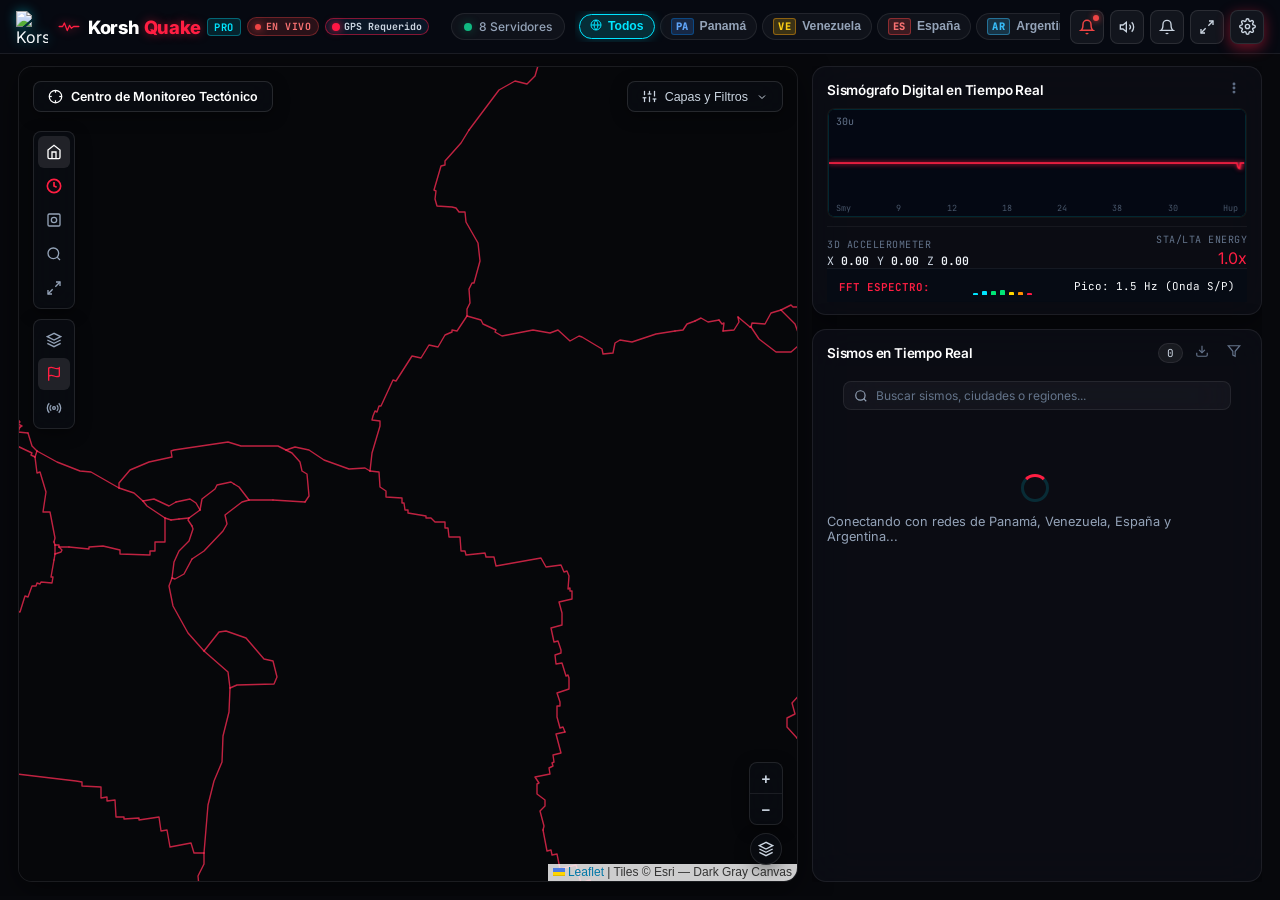
==== commit c973f52e: "fix(sync): homogeneizar version a 1.1.9 PRO, agregar Cache-Control no-cache, volumen docker y purga " ====
--- a/web/index.html
+++ b/web/index.html
@@ -756,7 +756,7 @@
       <div class="modal-body" style="padding: 24px;">
         <div style="text-align: center; margin-bottom: 20px;">
           <img src="/icons/icon-192.png" alt="KorshQuake" style="width: 80px; height: 80px; border-radius: 18px; box-shadow: 0 0 25px rgba(0,229,255,0.45); border: 1px solid rgba(0,229,255,0.4);">
-          <h2 style="font-size: 1.3rem; margin-top: 10px; color: #fff;">KorshQuake Mobile v1.1.2 PRO</h2>
+          <h2 style="font-size: 1.3rem; margin-top: 10px; color: #fff;">KorshQuake Mobile v1.1.9 PRO</h2>
           <div style="display: flex; gap: 8px; justify-content: center; margin-top: 6px;">
             <span class="country-badge-tag" style="background: rgba(0,230,118,0.15); color: #00e676; border-color: rgba(0,230,118,0.3);"><svg width="11" height="11" viewBox="0 0 24 24" fill="none" stroke="currentColor" stroke-width="2.5" style="vertical-align: -1px; margin-right: 3px;"><polyline points="20 6 9 17 4 12"/></svg>Android Nativo / PWA</span>
             <span class="country-badge-tag" style="background: rgba(0,229,255,0.15); color: #ff1e42; border-color: rgba(0,229,255,0.3);">0.25 MB Ultraligero</span>
@@ -834,7 +834,7 @@
       <div class="modal-header">
         <div class="modal-title-box">
           <span class="terminal-dot pulse-green"></span>
-          <h3>Consola en Tiempo Real - KorshQuake v1.1.7 PRO</h3>
+          <h3>Consola en Tiempo Real - KorshQuake v1.1.9 PRO</h3>
         </div>
         <button class="modal-close" id="btn-close-logs">&times;</button>
       </div>
@@ -965,7 +965,7 @@
           </div>
           <div style="margin-top: 10px; display: flex; justify-content: space-between; align-items: center; background: rgba(0,0,0,0.3); padding: 8px 12px; border-radius: 6px;">
             <span style="font-size: 0.8rem; color: #94a3b8;">Versión Instalada:</span>
-            <span class="badge-version" id="settings-local-version">v1.1.7 PRO</span>
+            <span class="badge-version" id="settings-local-version">v1.1.9 PRO</span>
           </div>
           <div style="margin-top: 10px;">
             <button class="btn btn-primary" id="btn-check-updates-manual" style="width: 100%; justify-content: center;">
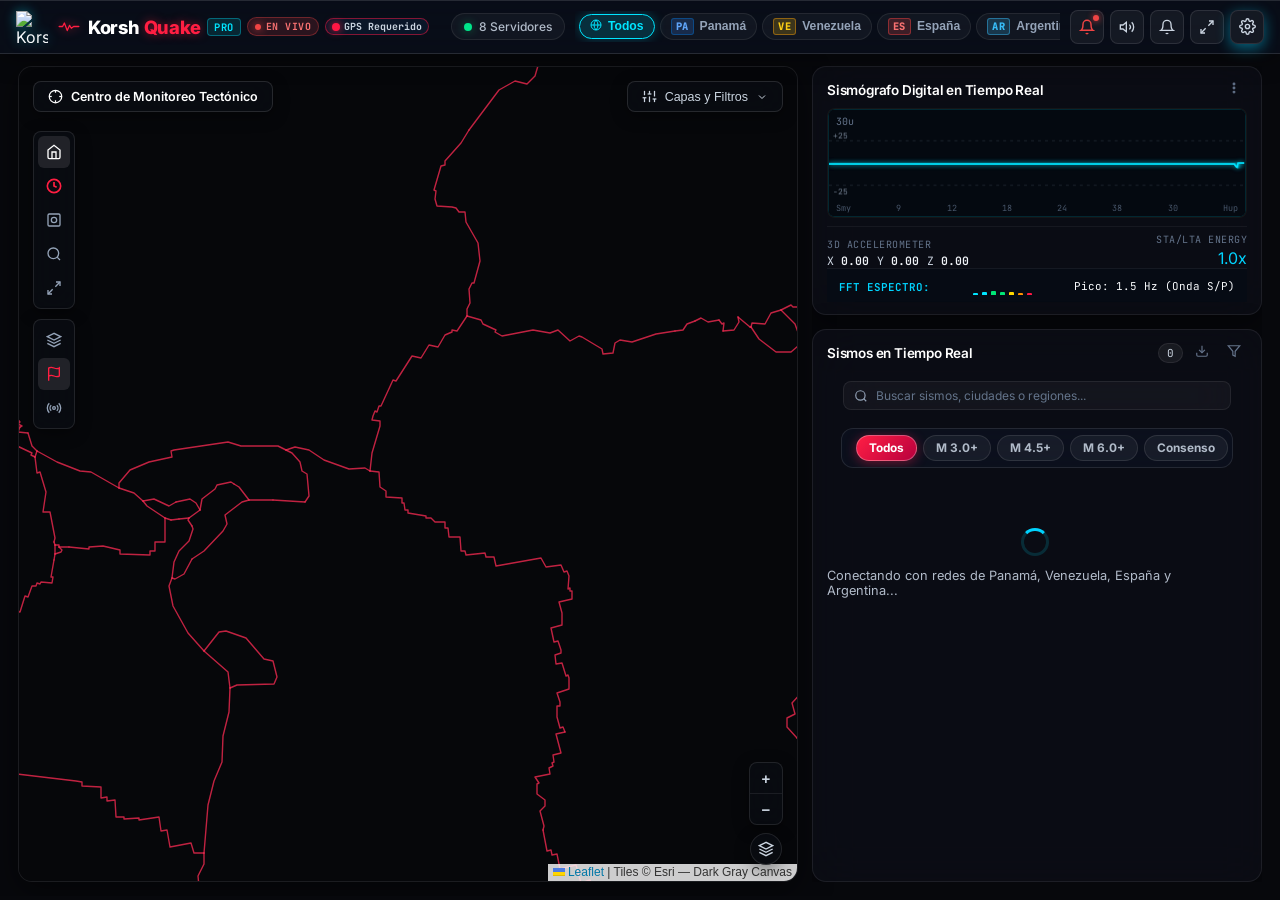
==== commit 94944ec7: "feat(ui): overhaul completo estilo glassmorphism y frentes de onda coherentes" ====
--- a/web/index.html
+++ b/web/index.html
@@ -560,6 +560,15 @@
           </div>
         </div>
 
+        <!-- Segmented Glass Magnitude Filter Pills -->
+        <div class="feed-filter-pills" id="feed-filter-pills">
+          <button class="filter-pill active" data-mag="all">Todos</button>
+          <button class="filter-pill" data-mag="3.0">M 3.0+</button>
+          <button class="filter-pill" data-mag="4.5">M 4.5+</button>
+          <button class="filter-pill" data-mag="6.0">M 6.0+</button>
+          <button class="filter-pill" data-mag="consensus">Consenso</button>
+        </div>
+
         <!-- Quake List Container -->
         <div class="quake-list" id="quake-list">
           <div class="loading-state">
@@ -1000,9 +1009,13 @@
               <div class="settings-desc">Telemetría interna y trazas del motor sísmico</div>
             </div>
           </div>
-          <div style="margin-top: 10px;">
+          <div style="margin-top: 10px; display: flex; flex-direction: column; gap: 8px;">
+            <button class="btn btn-primary btn-sm" id="btn-open-diagnostics" style="width: 100%;">
+              <svg width="14" height="14" viewBox="0 0 24 24" fill="none" stroke="currentColor" stroke-width="2" style="margin-right: 6px;"><path d="M22 12h-4l-3 9L9 3l-3 9H2"/></svg>
+              Calibración y Diagnóstico de Sensores
+            </button>
             <button class="btn btn-secondary btn-sm" id="btn-open-logs" style="width: 100%;">
-              Abrir Consola de Logs
+              Abrir Consola de Logs SSE
             </button>
             <button id="btn-menu-open-logs" style="display: none;"></button>
           </div>
@@ -1341,7 +1354,15 @@
           </div>
         </div>
 
-        <div style="margin-top: 18px; text-align: center;">
+        <div style="margin-top: 18px; display: flex; flex-direction: column; gap: 8px;">
+          <div style="display: flex; gap: 8px;">
+            <button class="btn btn-secondary btn-sm" id="btn-calibrate-sensor" style="flex: 1; justify-content: center;">
+              Calibrar Acelerómetro
+            </button>
+            <button class="btn btn-primary btn-sm" id="btn-test-cluster" style="flex: 1; justify-content: center;">
+              Probar Alerta Multi-Nodo
+            </button>
+          </div>
           <button class="btn btn-secondary btn-sm" id="btn-close-diagnostics-alt" style="width: 100%;">
             Entendido • Nodo Protegido
           </button>
--- a/web/style.css
+++ b/web/style.css
@@ -1,33 +1,48 @@
 /* Global Reset & Base Variables */
 :root {
+  /* Semantic HSL Design Tokens (Optimized for OLED & Tactical Contrast) */
+  --hsl-bg-base: 222, 25%, 5%;
+  --hsl-surface: 222, 22%, 10%;
+  --hsl-surface-card: 222, 22%, 12%;
+  --hsl-surface-hover: 222, 24%, 16%;
+  --hsl-border-subtle: 215, 20%, 80%;
+  --hsl-primary: 350, 100%, 56%;
+  --hsl-wave-p: 190, 100%, 50%;
+  --hsl-wave-s: 20, 100%, 54%;
+  --hsl-emergency: 348, 100%, 58%;
+  --hsl-success: 156, 100%, 45%;
+  --hsl-text-primary: 210, 40%, 98%;
+  --hsl-text-secondary: 215, 18%, 74%;
+  --hsl-text-muted: 217, 12%, 52%;
+
   /* Brand Official Palette: Obsidian Black, Vivid Crimson, Crisp White */
-  --bg-dark: #07080c;
-  --bg-elevated: #0e1017;
-  --bg-card: rgba(14, 16, 24, 0.85);
-  --bg-card-hover: rgba(22, 26, 38, 0.95);
-  --bg-header: rgba(7, 8, 12, 0.92);
-  --border-subtle: rgba(255, 255, 255, 0.08);
-  --border-glow: rgba(255, 30, 66, 0.35);
+  --bg-dark: hsl(var(--hsl-bg-base));
+  --bg-elevated: hsl(var(--hsl-surface));
+  --bg-card: hsla(var(--hsl-surface-card), 0.88);
+  --bg-card-hover: hsla(var(--hsl-surface-hover), 0.96);
+  --bg-header: hsla(var(--hsl-bg-base), 0.94);
+  --border-subtle: hsla(var(--hsl-border-subtle), 0.10);
+  --border-glow: hsla(var(--hsl-primary), 0.40);
   
-  --text-main: #f8fafc;
-  --text-muted: #94a3b8;
-  --text-dim: #64748b;
+  --text-main: hsl(var(--hsl-text-primary));
+  --text-muted: hsl(var(--hsl-text-secondary));
+  --text-dim: hsl(var(--hsl-text-muted));
   
-  /* Brand Primary Accents (Replacing old cyan with logo crimson) */
-  --brand-primary: #ff1e42;
-  --brand-hover: #ff3355;
-  --brand-glow: rgba(255, 30, 66, 0.45);
-  --brand-gradient: linear-gradient(135deg, #ff1e42 0%, #b80d28 100%);
-  --brand-gradient-hover: linear-gradient(135deg, #ff3355 0%, #d61133 100%);
+  /* Brand Primary Accents */
+  --brand-primary: hsl(var(--hsl-primary));
+  --brand-hover: hsl(350, 100%, 62%);
+  --brand-glow: hsla(var(--hsl-primary), 0.45);
+  --brand-gradient: linear-gradient(135deg, hsl(350, 100%, 56%) 0%, hsl(340, 100%, 36%) 100%);
+  --brand-gradient-hover: linear-gradient(135deg, hsl(350, 100%, 62%) 0%, hsl(340, 100%, 42%) 100%);
   
-  --cyan: #ff1e42;
-  --cyan-glow: rgba(255, 30, 66, 0.45);
-  --green: #10b981;
-  --green-glow: rgba(16, 185, 129, 0.4);
-  --yellow: #ffd600;
-  --orange: #ff9100;
-  --red: #ff1744;
-  --red-glow: rgba(255, 23, 68, 0.5);
+  --cyan: hsl(var(--hsl-wave-p));
+  --cyan-glow: hsla(var(--hsl-wave-p), 0.45);
+  --green: hsl(var(--hsl-success));
+  --green-glow: hsla(var(--hsl-success), 0.4);
+  --yellow: hsl(45, 100%, 50%);
+  --orange: hsl(var(--hsl-wave-s));
+  --red: hsl(var(--hsl-emergency));
+  --red-glow: hsla(var(--hsl-emergency), 0.5);
   
   --font-main: 'Inter', -apple-system, BlinkMacSystemFont, 'Segoe UI', Roboto, sans-serif;
   --font-mono: 'JetBrains Mono', monospace;
@@ -3432,27 +3447,37 @@
   }
 
   .pro-mag-badge.red {
-    background: linear-gradient(135deg, #ff1744 0%, #b71c1c 100%) !important;
+    background: linear-gradient(135deg, hsl(var(--hsl-emergency)) 0%, hsl(340, 100%, 36%) 100%) !important;
     color: #ffffff !important;
-    box-shadow: 0 2px 10px rgba(255, 23, 68, 0.45) !important;
+    border: 1px solid hsla(var(--hsl-emergency), 0.6) !important;
+    box-shadow: 0 0 14px hsla(var(--hsl-emergency), 0.55) !important;
+    animation: severePulse 2s infinite ease-in-out !important;
   }
 
   .pro-mag-badge.orange {
-    background: linear-gradient(135deg, #ff6d00 0%, #c43e00 100%) !important;
+    background: linear-gradient(135deg, hsl(var(--hsl-wave-s)) 0%, hsl(12, 100%, 38%) 100%) !important;
     color: #ffffff !important;
-    box-shadow: 0 2px 10px rgba(255, 109, 0, 0.4) !important;
+    border: 1px solid hsla(var(--hsl-wave-s), 0.5) !important;
+    box-shadow: 0 2px 10px hsla(var(--hsl-wave-s), 0.45) !important;
   }
 
   .pro-mag-badge.yellow {
-    background: linear-gradient(135deg, #f59e0b 0%, #b45309 100%) !important;
+    background: linear-gradient(135deg, hsl(42, 100%, 46%) 0%, hsl(32, 100%, 35%) 100%) !important;
     color: #ffffff !important;
-    box-shadow: 0 2px 8px rgba(245, 158, 11, 0.3) !important;
+    border: 1px solid hsla(42, 100%, 50%, 0.4) !important;
+    box-shadow: 0 2px 8px hsla(42, 100%, 45%, 0.35) !important;
   }
 
   .pro-mag-badge.slate {
-    background: linear-gradient(135deg, #334155 0%, #1e293b 100%) !important;
-    color: #cbd5e1 !important;
-    box-shadow: 0 2px 6px rgba(0, 0, 0, 0.3) !important;
+    background: linear-gradient(135deg, hsl(218, 22%, 28%) 0%, hsl(222, 25%, 16%) 100%) !important;
+    color: hsl(var(--hsl-text-secondary)) !important;
+    border: 1px solid hsla(var(--hsl-border-subtle), 0.12) !important;
+    box-shadow: 0 2px 6px rgba(0, 0, 0, 0.35) !important;
+  }
+
+  @keyframes severePulse {
+    0%, 100% { box-shadow: 0 0 10px hsla(var(--hsl-emergency), 0.4); }
+    50% { box-shadow: 0 0 20px hsla(var(--hsl-emergency), 0.85); }
   }
 
   .pro-quake-info {
@@ -3538,8 +3563,11 @@
   .app-header {
     height: 58px !important;
     padding: 0 20px !important;
-    background: #07080c !important;
-    border-bottom: 1px solid rgba(255, 255, 255, 0.08) !important;
+    background: rgba(10, 16, 28, 0.72) !important;
+    backdrop-filter: blur(24px) saturate(190%) !important;
+    -webkit-backdrop-filter: blur(24px) saturate(190%) !important;
+    border-bottom: 1px solid rgba(255, 255, 255, 0.12) !important;
+    box-shadow: 0 4px 20px rgba(0, 0, 0, 0.35), inset 0 1px 0 rgba(255, 255, 255, 0.12) !important;
     display: flex !important;
     justify-content: space-between !important;
     align-items: center !important;
@@ -3621,29 +3649,90 @@
   display: inline-flex;
   align-items: center;
   justify-content: center;
-  width: 18px;
-  height: 18px;
+  width: 20px;
+  height: 20px;
   border-radius: 50%;
   font-family: var(--font-mono, monospace);
-  font-size: 10px;
+  font-size: 11px;
   font-weight: 800;
   pointer-events: none;
-  box-shadow: 0 0 8px rgba(0, 0, 0, 0.6);
   user-select: none;
+  transition: transform 0.2s ease;
 }
 
 .wave-crest-badge.crest-p {
-  background: rgba(0, 180, 216, 0.92);
-  border: 1.5px solid #00e5ff;
-  color: #041421;
-  box-shadow: 0 0 10px rgba(0, 229, 255, 0.7);
+  background: hsl(var(--hsl-wave-p));
+  border: 1.5px solid hsl(190, 100%, 75%);
+  color: #04121d;
+  box-shadow: 0 0 14px hsla(var(--hsl-wave-p), 0.75);
 }
 
 .wave-crest-badge.crest-s {
-  background: rgba(255, 109, 0, 0.92);
-  border: 1.5px solid #ff9e40;
-  color: #ffffff;
-  box-shadow: 0 0 12px rgba(255, 109, 0, 0.75);
+  background: hsl(var(--hsl-wave-s));
+  border: 1.5px solid hsl(35, 100%, 70%);
+  color: #1a0800;
+  box-shadow: 0 0 16px hsla(var(--hsl-wave-s), 0.8);
+}
+
+/* Epicentro Radar Ping Animado Táctico */
+.epicenter-radar-container {
+  background: transparent !important;
+  border: none !important;
+}
+
+.epicenter-radar-ping {
+  position: relative;
+  width: 24px;
+  height: 24px;
+  display: flex;
+  align-items: center;
+  justify-content: center;
+  pointer-events: none;
+}
+
+.epicenter-radar-ping .ping-core {
+  width: 8px;
+  height: 8px;
+  border-radius: 50%;
+  background: hsl(var(--hsl-primary));
+  box-shadow: 0 0 10px hsla(var(--hsl-primary), 0.9);
+  z-index: 2;
+}
+
+.epicenter-radar-ping.severe .ping-core {
+  background: hsl(var(--hsl-emergency));
+  box-shadow: 0 0 16px hsla(var(--hsl-emergency), 1);
+}
+
+.epicenter-radar-ping .ping-ring {
+  position: absolute;
+  border-radius: 50%;
+  border: 1.5px solid hsla(var(--hsl-primary), 0.85);
+  animation: radarWaveExpand 2.2s cubic-bezier(0.1, 0.7, 0.3, 1) infinite;
+  box-sizing: border-box;
+}
+
+.epicenter-radar-ping .ping-ring.ring-2 {
+  animation-delay: 1.1s;
+}
+
+.epicenter-radar-ping.severe .ping-ring {
+  border-color: hsla(var(--hsl-emergency), 0.9);
+}
+
+@keyframes radarWaveExpand {
+  0% {
+    width: 6px;
+    height: 6px;
+    opacity: 0.95;
+    transform: scale(0.8);
+  }
+  100% {
+    width: 64px;
+    height: 64px;
+    opacity: 0;
+    transform: scale(1.6);
+  }
 }
 
 /* Country Pill Code and ISO Chips */
@@ -3711,23 +3800,27 @@
 
 /* Enhanced Gradient Borders on Quake Cards matching Mockup */
 .pro-quake-card.red {
-  background: linear-gradient(90deg, rgba(255, 23, 68, 0.12) 0%, rgba(18, 22, 34, 0.8) 100%) !important;
-  border-color: rgba(255, 23, 68, 0.28) !important;
+  background: linear-gradient(90deg, hsla(var(--hsl-emergency), 0.16) 0%, hsla(var(--hsl-surface-card), 0.88) 100%) !important;
+  border-color: hsla(var(--hsl-emergency), 0.35) !important;
+  border-left: 3px solid hsl(var(--hsl-emergency)) !important;
 }
 
 .pro-quake-card.orange {
-  background: linear-gradient(90deg, rgba(255, 109, 0, 0.1) 0%, rgba(18, 22, 34, 0.8) 100%) !important;
-  border-color: rgba(255, 109, 0, 0.25) !important;
+  background: linear-gradient(90deg, hsla(var(--hsl-wave-s), 0.14) 0%, hsla(var(--hsl-surface-card), 0.88) 100%) !important;
+  border-color: hsla(var(--hsl-wave-s), 0.32) !important;
+  border-left: 3px solid hsl(var(--hsl-wave-s)) !important;
 }
 
 .pro-quake-card.yellow {
-  background: linear-gradient(90deg, rgba(245, 158, 11, 0.08) 0%, rgba(18, 22, 34, 0.8) 100%) !important;
-  border-color: rgba(245, 158, 11, 0.2) !important;
+  background: linear-gradient(90deg, hsla(42, 100%, 46%, 0.10) 0%, hsla(var(--hsl-surface-card), 0.88) 100%) !important;
+  border-color: hsla(42, 100%, 46%, 0.28) !important;
+  border-left: 3px solid hsl(42, 100%, 46%) !important;
 }
 
 .pro-quake-card.slate {
-  background: linear-gradient(90deg, rgba(56, 189, 248, 0.04) 0%, rgba(18, 22, 34, 0.8) 100%) !important;
-  border-color: rgba(255, 255, 255, 0.06) !important;
+  background: linear-gradient(90deg, hsla(var(--hsl-wave-p), 0.06) 0%, hsla(var(--hsl-surface-card), 0.88) 100%) !important;
+  border-color: hsla(var(--hsl-border-subtle), 0.10) !important;
+  border-left: 3px solid hsla(var(--hsl-wave-p), 0.5) !important;
 }
 
 
@@ -5254,11 +5347,11 @@
 header.app-header {
   height: 54px !important;
   min-height: 54px !important;
-  max-height: 54px !important;
-  background: rgba(7, 10, 18, 0.96) !important;
-  backdrop-filter: blur(24px) !important;
-  -webkit-backdrop-filter: blur(24px) !important;
-  border-bottom: 1px solid rgba(255, 255, 255, 0.08) !important;
+  background: rgba(10, 16, 28, 0.72) !important;
+  backdrop-filter: blur(24px) saturate(190%) !important;
+  -webkit-backdrop-filter: blur(24px) saturate(190%) !important;
+  border-bottom: 1px solid rgba(255, 255, 255, 0.12) !important;
+  box-shadow: 0 4px 20px rgba(0, 0, 0, 0.35), inset 0 1px 0 rgba(255, 255, 255, 0.12) !important;
   display: flex !important;
   align-items: center !important;
   justify-content: space-between !important;
@@ -5979,3 +6072,223 @@
     grid-template-columns: 1fr !important;
   }
 }
+
+/* =========================================================================
+   KORSHQUAKE GLASSMORPHISM ULTRA DESIGN SYSTEM & TACTICAL MAP BADGES
+   ========================================================================= */
+
+/* 1. Tactical Quake Map Badges (Glassmorphism de alta definición en mapa) */
+.tactical-div-icon {
+  background: transparent !important;
+  border: none !important;
+}
+
+.quake-map-badge {
+  position: relative;
+  display: flex;
+  align-items: center;
+  justify-content: center;
+  border-radius: 50%;
+  font-family: var(--font-mono, monospace);
+  font-weight: 800;
+  color: #ffffff;
+  cursor: pointer;
+  user-select: none;
+  backdrop-filter: blur(12px) saturate(180%);
+  -webkit-backdrop-filter: blur(12px) saturate(180%);
+  transition: transform 0.25s cubic-bezier(0.16, 1, 0.3, 1), box-shadow 0.25s ease;
+  box-sizing: border-box;
+}
+
+.quake-map-badge:hover {
+  transform: scale(1.18);
+  z-index: 1000 !important;
+}
+
+.quake-map-badge .badge-mag-val {
+  font-size: inherit;
+  font-weight: 800;
+  letter-spacing: -0.3px;
+  text-shadow: 0 1px 3px rgba(0, 0, 0, 0.85);
+  line-height: 1;
+}
+
+/* Micro Sismos (M < 3.0): Punto limpio cian con glow discreto */
+.quake-map-badge.mag-micro {
+  width: 12px;
+  height: 12px;
+  background: rgba(14, 165, 233, 0.55);
+  border: 1.5px solid rgba(56, 189, 248, 0.95);
+  box-shadow: 0 0 10px rgba(14, 165, 233, 0.65), inset 0 1px 1px rgba(255, 255, 255, 0.5);
+}
+
+/* Sismos Moderados (3.0 <= M < 4.5): 26px Ámbar Glass */
+.quake-map-badge.mag-moderate {
+  width: 26px;
+  height: 26px;
+  font-size: 0.72rem;
+  background: rgba(245, 158, 11, 0.58);
+  border: 1.8px solid rgba(251, 191, 36, 0.95);
+  box-shadow: 0 4px 14px rgba(245, 158, 11, 0.45), inset 0 1px 2px rgba(255, 255, 255, 0.5);
+}
+
+/* Sismos Fuertes (4.5 <= M < 6.0): 32px Naranja Fuego Glass */
+.quake-map-badge.mag-strong {
+  width: 32px;
+  height: 32px;
+  font-size: 0.82rem;
+  background: rgba(249, 115, 22, 0.68);
+  border: 2px solid rgba(251, 146, 60, 0.98);
+  box-shadow: 0 6px 18px rgba(249, 115, 22, 0.55), inset 0 1px 2px rgba(255, 255, 255, 0.6);
+}
+
+/* Sismos Mayores (M >= 6.0): 38px Carmesí Alerta Glass con Shockwave */
+.quake-map-badge.mag-major {
+  width: 38px;
+  height: 38px;
+  font-size: 0.92rem;
+  background: rgba(225, 29, 72, 0.75);
+  border: 2.2px solid rgba(255, 75, 110, 1);
+  box-shadow: 0 0 25px rgba(225, 29, 72, 0.85), inset 0 1px 2px rgba(255, 255, 255, 0.7);
+}
+
+/* Baliza Sonar Pulsante para Sismos Recientes / Severos */
+.quake-map-badge.pulse-sonar-beacon::after {
+  content: '';
+  position: absolute;
+  top: -6px;
+  left: -6px;
+  right: -6px;
+  bottom: -6px;
+  border-radius: 50%;
+  border: 2px solid currentColor;
+  opacity: 0.8;
+  animation: sonarBeaconWave 2s cubic-bezier(0, 0.2, 0.8, 1) infinite;
+  pointer-events: none;
+}
+
+@keyframes sonarBeaconWave {
+  0% {
+    transform: scale(0.85);
+    opacity: 0.9;
+  }
+  100% {
+    transform: scale(2.2);
+    opacity: 0;
+  }
+}
+
+/* 2. Filtros Segmentados de Magnitud (Feed Filter Pills) */
+.feed-filter-pills {
+  display: flex;
+  align-items: center;
+  gap: 6px;
+  padding: 6px 14px;
+  margin: 4px 14px 10px 14px;
+  background: rgba(13, 20, 36, 0.55);
+  backdrop-filter: blur(20px) saturate(180%);
+  -webkit-backdrop-filter: blur(20px) saturate(180%);
+  border: 1px solid rgba(255, 255, 255, 0.1);
+  border-radius: 12px;
+  overflow-x: auto;
+  scrollbar-width: none;
+}
+
+.feed-filter-pills::-webkit-scrollbar {
+  display: none;
+}
+
+.filter-pill {
+  padding: 5px 12px;
+  font-size: 0.74rem;
+  font-weight: 700;
+  font-family: inherit;
+  border-radius: 20px;
+  background: rgba(255, 255, 255, 0.05);
+  border: 1px solid rgba(255, 255, 255, 0.1);
+  color: var(--text-muted, #94a3b8);
+  cursor: pointer;
+  transition: all 0.2s cubic-bezier(0.16, 1, 0.3, 1);
+  white-space: nowrap;
+  display: inline-flex;
+  align-items: center;
+  justify-content: center;
+  user-select: none;
+}
+
+.filter-pill:hover {
+  background: rgba(255, 255, 255, 0.12);
+  color: #ffffff;
+  border-color: rgba(255, 255, 255, 0.22);
+}
+
+.filter-pill.active {
+  background: linear-gradient(135deg, hsl(350, 100%, 56%) 0%, hsl(340, 100%, 36%) 100%);
+  color: #ffffff;
+  border-color: rgba(255, 255, 255, 0.3);
+  box-shadow: 0 2px 12px rgba(225, 29, 72, 0.45);
+}
+
+/* 3. Global Glassmorphism Overhauls (Elimina fondos negros planos y aporta translucidez premium) */
+header.app-header,
+.app-header {
+  background: rgba(10, 16, 28, 0.72) !important;
+  backdrop-filter: blur(24px) saturate(190%) !important;
+  -webkit-backdrop-filter: blur(24px) saturate(190%) !important;
+  border-bottom: 1px solid rgba(255, 255, 255, 0.12) !important;
+  box-shadow: 0 4px 24px rgba(0, 0, 0, 0.4), inset 0 1px 0 rgba(255, 255, 255, 0.12) !important;
+}
+
+.bottom-nav-bar {
+  background: rgba(10, 16, 28, 0.75) !important;
+  backdrop-filter: blur(24px) saturate(190%) !important;
+  -webkit-backdrop-filter: blur(24px) saturate(190%) !important;
+  border-top: 1px solid rgba(255, 255, 255, 0.12) !important;
+  box-shadow: 0 -8px 32px rgba(0, 0, 0, 0.45), inset 0 1px 0 rgba(255, 255, 255, 0.12) !important;
+}
+
+.glass-panel,
+.dock-panel,
+.feed-panel,
+.seismograph-panel,
+.modal-glass-sheet,
+.pro-quake-card {
+  backdrop-filter: blur(24px) saturate(190%) !important;
+  -webkit-backdrop-filter: blur(24px) saturate(190%) !important;
+}
+
+.pro-quake-card {
+  background: rgba(15, 23, 42, 0.62) !important;
+  border: 1px solid rgba(255, 255, 255, 0.08) !important;
+  box-shadow: 0 4px 16px rgba(0, 0, 0, 0.25), inset 0 1px 0 rgba(255, 255, 255, 0.08) !important;
+  transition: all 0.2s cubic-bezier(0.16, 1, 0.3, 1) !important;
+}
+
+.pro-quake-card:hover {
+  background: rgba(22, 33, 62, 0.78) !important;
+  border-color: rgba(255, 255, 255, 0.2) !important;
+  transform: translateY(-2px) !important;
+  box-shadow: 0 8px 24px rgba(0, 0, 0, 0.35), inset 0 1px 0 rgba(255, 255, 255, 0.16) !important;
+}
+
+.modal-content,
+.modal-glass-sheet {
+  background: rgba(12, 18, 32, 0.82) !important;
+  border: 1px solid rgba(255, 255, 255, 0.14) !important;
+  box-shadow: 0 20px 60px rgba(0, 0, 0, 0.6), inset 0 1px 0 rgba(255, 255, 255, 0.15) !important;
+  border-radius: 16px !important;
+}
+
+.leaflet-popup-content-wrapper {
+  background: rgba(12, 18, 32, 0.78) !important;
+  backdrop-filter: blur(24px) saturate(190%) !important;
+  -webkit-backdrop-filter: blur(24px) saturate(190%) !important;
+  border: 1px solid rgba(255, 255, 255, 0.14) !important;
+  box-shadow: 0 12px 36px rgba(0, 0, 0, 0.55), inset 0 1px 0 rgba(255, 255, 255, 0.16) !important;
+  border-radius: 14px !important;
+}
+
+.leaflet-popup-tip {
+  background: rgba(12, 18, 32, 0.78) !important;
+}
+
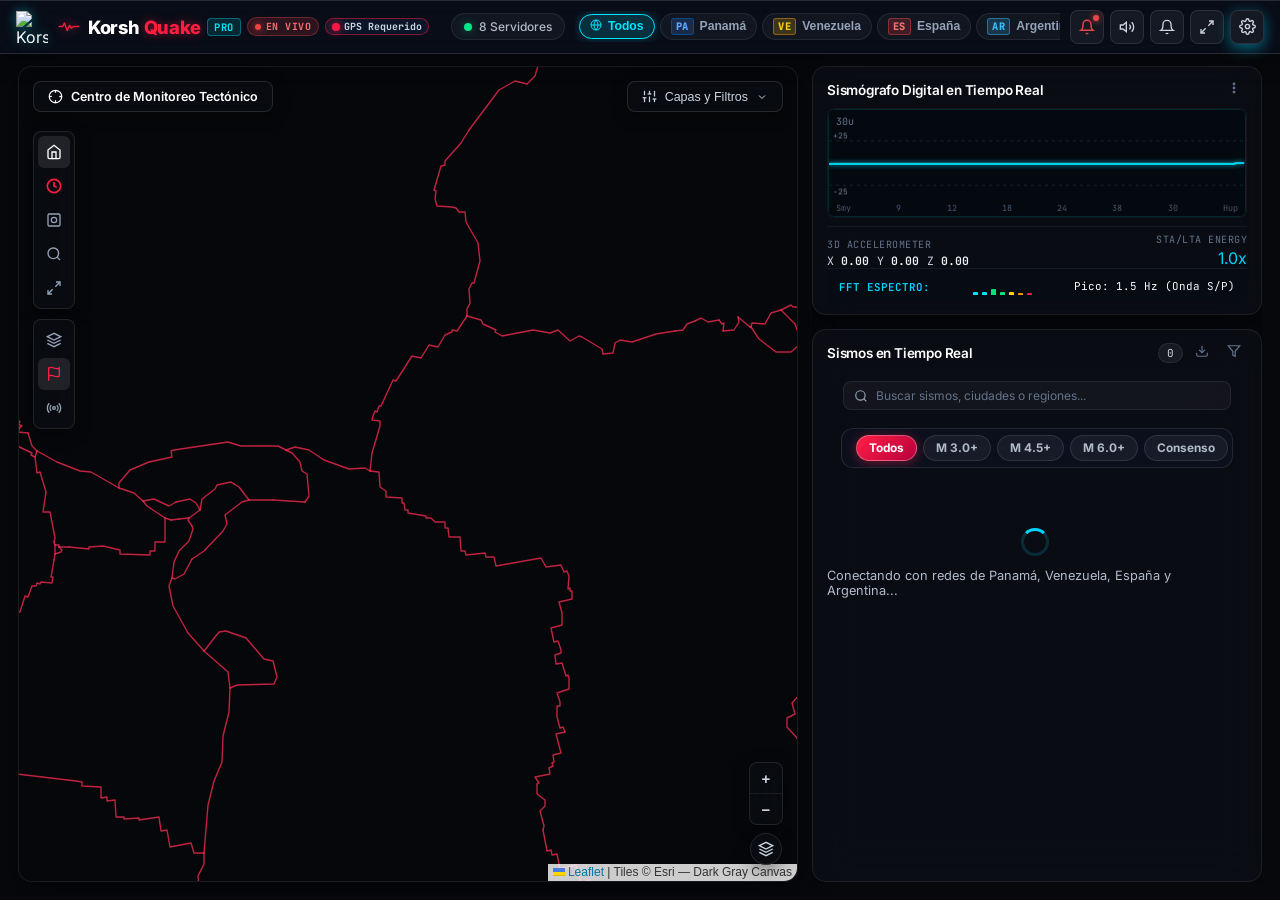
==== commit 750ef46c: "fix(mobile): optimizar layout movil como app nativa y actualizar tamano realista de apk" ====
--- a/web/index.html
+++ b/web/index.html
@@ -788,7 +788,7 @@
           <p style="font-size: 0.8rem; color: var(--text-muted); margin-bottom: 12px;">Descarga directamente el archivo instalador oficial <strong>KorshQuake.apk</strong> para tu celular o tablet Android.</p>
           <a href="/KorshQuake.apk" download="KorshQuake.apk" class="btn btn-primary" id="btn-download-apk-link" style="display: inline-flex; width: 100%; justify-content: center; gap: 8px;">
             <svg width="18" height="18" viewBox="0 0 24 24" fill="none" stroke="currentColor" stroke-width="2"><path d="M21 15v4a2 2 0 0 1-2 2H5a2 2 0 0 1-2-2v-4"></path><polyline points="7 10 12 15 17 10"></polyline><line x1="12" y1="15" x2="12" y2="3"></line></svg>
-            <span>Descargar KorshQuake.apk (0.25 MB)</span>
+            <span>Descargar KorshQuake.apk (3.6 MB)</span>
           </a>
         </div>
 
--- a/web/style.css
+++ b/web/style.css
@@ -4952,17 +4952,17 @@
 /* 1. Tarjeta Flotante Inferior en Mapa (Mockup 1) */
 .mobile-floating-quake-card {
   position: absolute;
-  bottom: 68px;
+  bottom: calc(64px + env(safe-area-inset-bottom, 0px));
   left: 12px;
   right: 12px;
   z-index: 800;
-  background: rgba(6, 14, 26, 0.94);
-  backdrop-filter: blur(20px);
-  -webkit-backdrop-filter: blur(20px);
-  border: 1px solid rgba(255, 30, 66, 0.35);
-  border-radius: 14px;
+  background: rgba(12, 18, 32, 0.72) !important;
+  backdrop-filter: blur(24px) saturate(190%) !important;
+  -webkit-backdrop-filter: blur(24px) saturate(190%) !important;
+  border: 1px solid rgba(255, 255, 255, 0.14) !important;
+  border-radius: 16px !important;
   padding: 12px 14px;
-  box-shadow: 0 10px 35px rgba(0, 0, 0, 0.75), 0 0 18px rgba(255, 30, 66, 0.18);
+  box-shadow: 0 10px 35px rgba(0, 0, 0, 0.6), inset 0 1px 0 rgba(255, 255, 255, 0.15) !important;
   cursor: pointer;
   transition: transform 0.2s cubic-bezier(0.16, 1, 0.3, 1), border-color 0.2s ease;
   animation: slideUpMobileCard 0.35s cubic-bezier(0.16, 1, 0.3, 1);
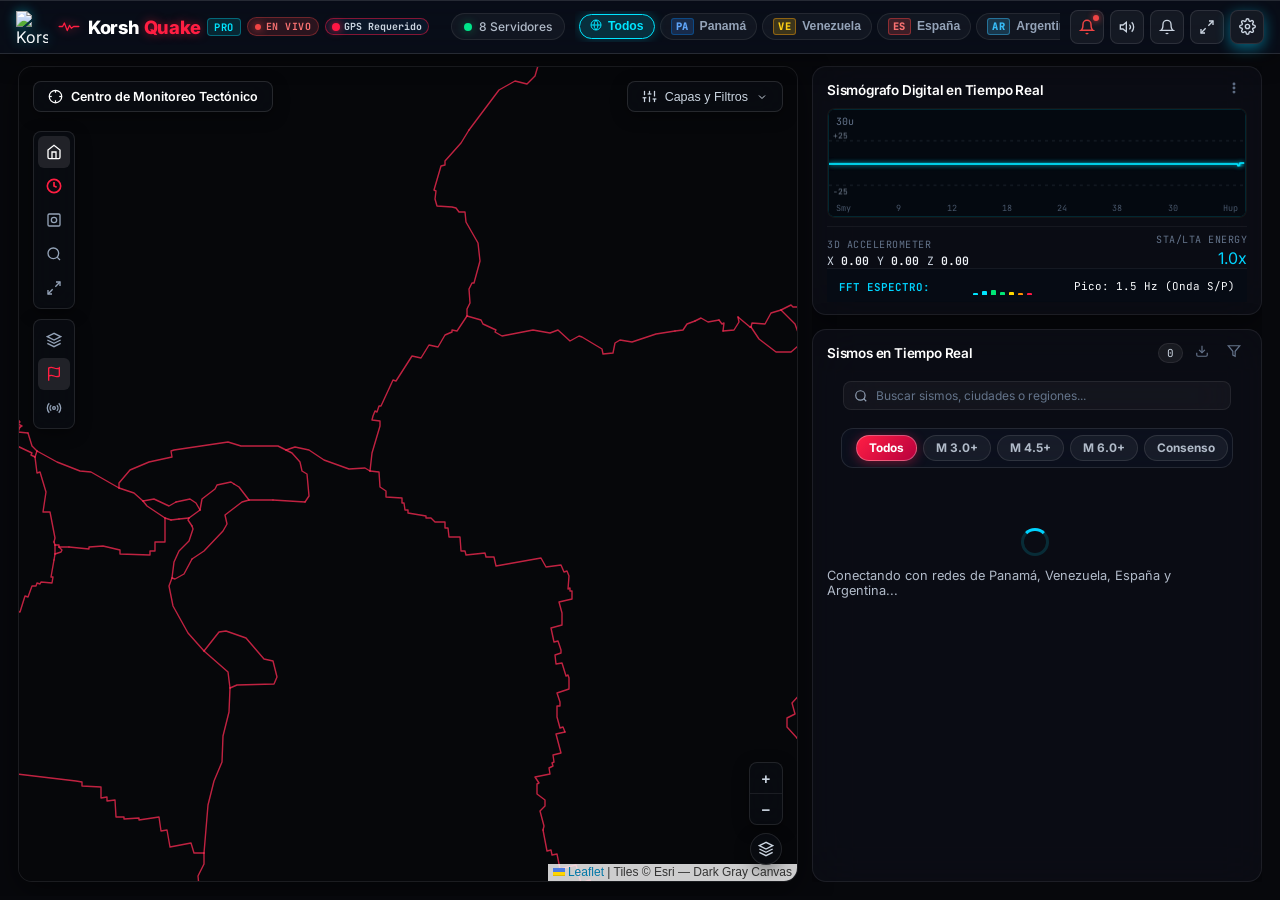
==== commit f82b1ae9: "feat(mobile): optimizar app-shell nativo, viewport-fit cover, safe areas y v1.1.9 PRO" ====
--- a/web/index.html
+++ b/web/index.html
@@ -2,15 +2,17 @@
 <html lang="es">
 <head>
   <meta charset="UTF-8">
-  <meta name="viewport" content="width=device-width, initial-scale=1.0, maximum-scale=1.0, user-scalable=no">
-  <title>KorshQuake v1.1.7 PRO - Monitor Sísmico en Tiempo Real</title>
+  <meta name="viewport" content="width=device-width, initial-scale=1.0, maximum-scale=1.0, user-scalable=no, viewport-fit=cover">
+  <title>KorshQuake v1.1.9 PRO - Monitor Sísmico en Tiempo Real</title>
   
   <!-- PWA & Mobile Meta Tags -->
   <link rel="manifest" href="/manifest.json">
   <meta name="theme-color" content="#050b14">
   <meta name="mobile-web-app-capable" content="yes">
+  <meta name="apple-mobile-web-app-capable" content="yes">
   <meta name="apple-mobile-web-app-status-bar-style" content="black-translucent">
   <meta name="apple-mobile-web-app-title" content="KorshQuake">
+  <meta name="format-detection" content="telephone=no">
   <link rel="icon" type="image/x-icon" href="/favicon.ico?v=3">
   <link rel="icon" type="image/png" sizes="32x32" href="/icons/icon-32.png">
   <link rel="icon" type="image/png" sizes="192x192" href="/icons/icon-192.png">
@@ -149,7 +151,7 @@
       </div>
       <div class="ota-update-text">
         <div class="ota-title-row">
-          <strong id="ota-version-title">Nueva Versión Disponible (v1.1.7 PRO)</strong>
+          <strong id="ota-version-title">Nueva Versión Disponible (v1.1.9 PRO)</strong>
           <span class="ota-badge">OTA Push</span>
         </div>
         <p class="ota-desc" id="ota-changelog-preview">Mejoras en sensor GPS obligatorio, precisión de red y sincronización instantánea.</p>
--- a/web/style.css
+++ b/web/style.css
@@ -1431,6 +1431,10 @@
     margin: 0 !important;
     padding: 0 !important;
     touch-action: manipulation;
+    overscroll-behavior: none !important;
+    -webkit-user-select: none;
+    user-select: none;
+    -webkit-tap-highlight-color: transparent;
   }
 
   body {
@@ -1438,11 +1442,14 @@
     flex-direction: column !important;
   }
 
-  /* Header ultra-limpio y compacto */
+  /* Header ultra-limpio y compacto con Safe Areas nativas */
   .app-header {
-    height: 48px !important;
-    min-height: 48px !important;
-    padding: 0 10px !important;
+    height: calc(48px + env(safe-area-inset-top, 0px)) !important;
+    min-height: calc(48px + env(safe-area-inset-top, 0px)) !important;
+    padding-top: env(safe-area-inset-top, 0px) !important;
+    padding-left: calc(10px + env(safe-area-inset-left, 0px)) !important;
+    padding-right: calc(10px + env(safe-area-inset-right, 0px)) !important;
+    padding-bottom: 0 !important;
     flex-shrink: 0 !important;
     z-index: 1000;
   }
@@ -1754,8 +1761,8 @@
   .bottom-nav-bar {
     display: flex !important;
     position: relative !important;
-    height: 56px !important;
-    min-height: 56px !important;
+    height: calc(56px + env(safe-area-inset-bottom, 0px)) !important;
+    min-height: calc(56px + env(safe-area-inset-bottom, 0px)) !important;
     flex-shrink: 0 !important;
     background: rgba(5, 11, 20, 0.98) !important;
     backdrop-filter: blur(20px) !important;
@@ -1767,6 +1774,11 @@
     padding-bottom: env(safe-area-inset-bottom, 0px) !important;
     justify-content: space-around !important;
     align-items: center !important;
+  }
+
+  .modal-body, .tactical-popup-body, .quake-detail-table, code, pre {
+    -webkit-user-select: text !important;
+    user-select: text !important;
   }
 
   .nav-tab {
@@ -2375,7 +2387,7 @@
 }
 
 /* ==========================================================================
-   IPHONE LIQUID GLASSMORPHISM & NATIVE MOBILE APP COMPONENTS (v1.1.7 PRO)
+   IPHONE LIQUID GLASSMORPHISM & NATIVE MOBILE APP COMPONENTS (v1.1.9 PRO)
    ========================================================================== */
 
 /* 1. iOS Search Bar */
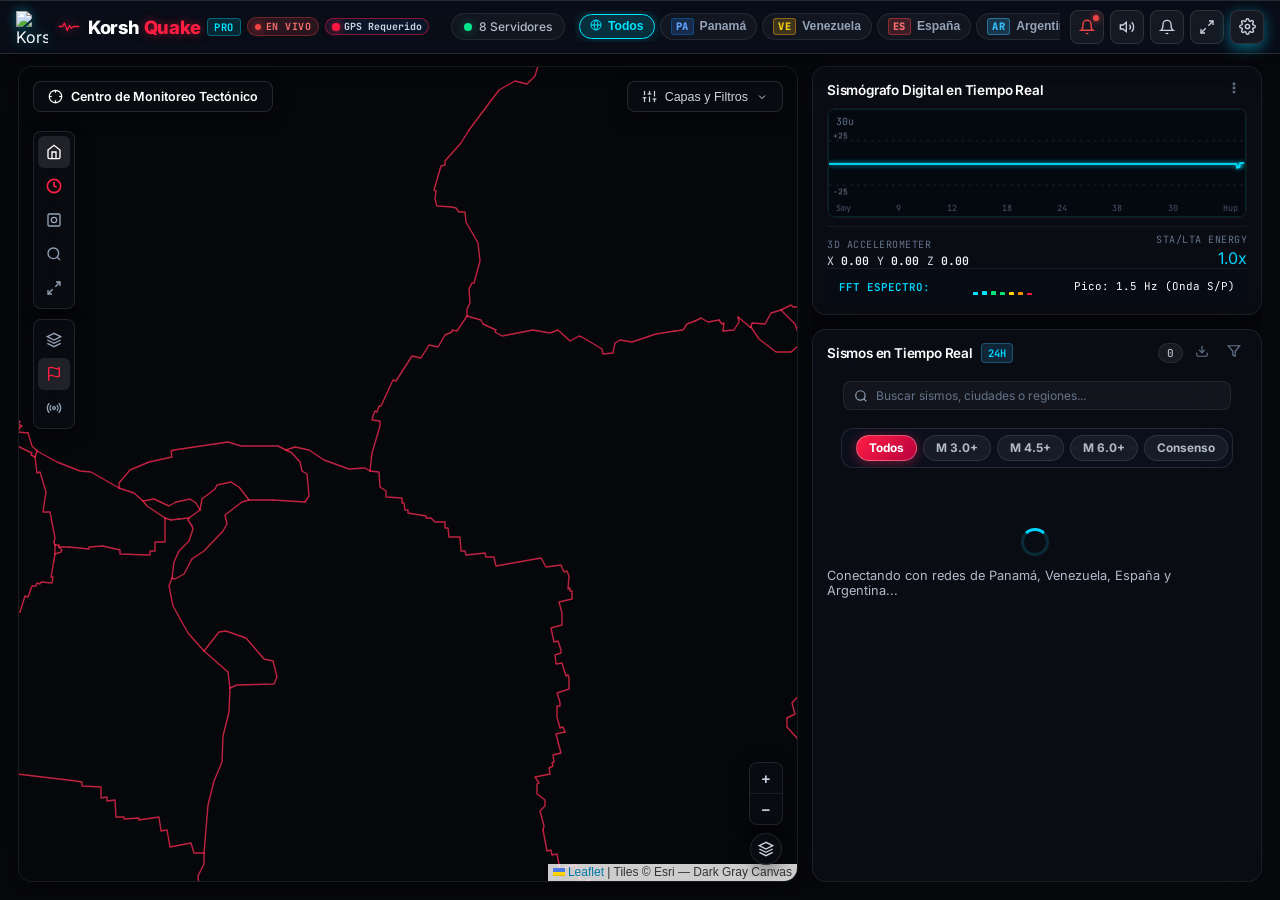
==== commit cfc39077: "feat(ux): limitar sismos a 24h estrictas y desaturar interfaz eliminando barras y botones redundante" ====
--- a/web/index.html
+++ b/web/index.html
@@ -97,8 +97,8 @@
 
     <!-- Right: Header Actions -->
     <div class="header-actions">
-      <!-- Botón Prueba Inmediata de Alarma Sísmica Real y Popup -->
-      <button class="btn btn-secondary btn-icon-round btn-siren-test" id="btn-quick-test-alert" title="Probar Alarma Sísmica Real y Popup">
+      <!-- Botón Prueba Inmediata de Alarma Sísmica Real y Popup (Solo visible en Desktop) -->
+      <button class="btn btn-secondary btn-icon-round btn-siren-test desktop-only" id="btn-quick-test-alert" title="Probar Alarma Sísmica Real y Popup">
         <svg width="16" height="16" viewBox="0 0 24 24" fill="none" stroke="#ef4444" stroke-width="2.2">
           <path d="M18 8A6 6 0 0 0 6 8c0 7-3 9-3 9h18s-3-2-3-9"></path>
           <path d="M13.73 21a2 2 0 0 1-3.46 0"></path>
@@ -221,7 +221,7 @@
       </div>
       <div class="metric-data">
         <span class="metric-num font-mono" id="stat-total-quakes">--</span>
-        <span class="metric-title">Sismos en 4 Países</span>
+        <span class="metric-title">Sismos (24h)</span>
       </div>
     </div>
 
@@ -251,51 +251,18 @@
       </div>
       <div class="metric-data">
         <span class="metric-num font-mono text-green" id="stat-system-health">FILTRADO ESTRICTO</span>
-        <span class="metric-title">PA • VE • ES • AR Activos</span>
+        <span class="metric-title">Ventana 24h Activa</span>
       </div>
     </div>
   </section>
 
-  <!-- Interactive Country Quick Tabs Bar -->
-  <section class="country-nav-bar">
-    <div class="country-tabs-label font-mono">Región Focalizada:</div>
-    <div class="country-tabs-group" id="country-tabs">
-      <button class="country-pill active" data-country="all">
-        <span class="country-pill-icon"><svg width="13" height="13" viewBox="0 0 24 24" fill="none" stroke="currentColor" stroke-width="2"><circle cx="12" cy="12" r="10"/><path d="M2 12h20"/><path d="M12 2a15.3 15.3 0 0 1 4 10 15.3 15.3 0 0 1-4 10 15.3 15.3 0 0 1-4-10 15.3 15.3 0 0 1 4-10z"/></svg></span>
-        <span>Todos (4 Países)</span>
-        <span class="country-pill-count font-mono" id="count-pill-all">0</span>
-      </button>
-      <button class="country-pill" data-country="PA">
-        <span class="country-pill-code pan">PA</span>
-        <span>Panamá</span>
-        <span class="country-pill-count font-mono" id="count-pill-pa">0</span>
-      </button>
-      <button class="country-pill" data-country="VE">
-        <span class="country-pill-code ven">VE</span>
-        <span>Venezuela</span>
-        <span class="country-pill-count font-mono" id="count-pill-ve">0</span>
-      </button>
-      <button class="country-pill" data-country="ES">
-        <span class="country-pill-code esp">ES</span>
-        <span>España</span>
-        <span class="country-pill-count font-mono" id="count-pill-es">0</span>
-      </button>
-      <button class="country-pill" data-country="AR">
-        <span class="country-pill-code arg">AR</span>
-        <span>Argentina</span>
-        <span class="country-pill-count font-mono" id="count-pill-ar">0</span>
-      </button>
-    </div>
-  </section>
-
-  <!-- Main View Container -->
-    <!-- Main View Container: Tactical 2-Column Split Matching Mockup -->
+  <!-- Main View Container: Tactical 2-Column Split Matching Mockup -->
   <main class="main-layout" data-mobile-view="map">
     <!-- Center Left: High-Tech Interactive Seismic Map (Full Panel) -->
     <section class="map-section">
       <div class="map-wrapper">
-        <!-- Floating Glass Title Badge (Top-Left) -->
-        <div class="map-floating-badge top-left">
+        <!-- Floating Glass Title Badge (Top-Left, Desktop Only) -->
+        <div class="map-floating-badge top-left desktop-only">
           <svg width="15" height="15" viewBox="0 0 24 24" fill="none" stroke="currentColor" stroke-width="2">
             <circle cx="12" cy="12" r="10"></circle>
             <line x1="22" y1="12" x2="18" y2="12"></line>
@@ -527,12 +494,13 @@
       <!-- Widget 2 (Bottom): Live Earthquakes Feed with Mockup Cards -->
       <div class="live-quakes-widget glass-panel">
         <div class="panel-header widget-header">
-          <div class="panel-title-wrap">
+          <div class="panel-title-wrap" style="display: flex; align-items: center; gap: 8px;">
             <h3 id="feed-panel-title">Sismos en Tiempo Real</h3>
+            <span class="badge-24h-pill font-mono" style="font-size: 0.65rem; padding: 2px 6px; border-radius: 4px; background: rgba(56, 189, 248, 0.15); color: var(--cyan); border: 1px solid rgba(56, 189, 248, 0.3); font-weight: 700;">24H</span>
           </div>
           <div class="widget-header-actions">
             <span class="feed-count-pill font-mono" id="feed-count">0</span>
-                        <div class="export-dropdown-wrap" style="position: relative; display: inline-block;">
+            <div class="export-dropdown-wrap desktop-only" style="position: relative; display: inline-block;">
               <button class="btn-dots-menu" id="btn-feed-export" title="Exportar Datos Abiertos (GeoJSON, CSV, QuakeML)">
                 <svg width="14" height="14" viewBox="0 0 24 24" fill="none" stroke="currentColor" stroke-width="2">
                   <path d="M21 15v4a2 2 0 0 1-2 2H5a2 2 0 0 1-2-2v-4"></path>
@@ -546,7 +514,7 @@
                 <a href="/api/export/quakeml" target="_blank" class="export-menu-item"><svg width="12" height="12" viewBox="0 0 24 24" fill="none" stroke="currentColor" stroke-width="2"><polyline points="16 18 22 12 16 6"/><polyline points="8 6 2 12 8 18"/></svg> QuakeML XML</a>
               </div>
             </div>
-            <button class="btn-dots-menu" id="btn-feed-menu" title="Filtro de Magnitud"><svg width="14" height="14" viewBox="0 0 24 24" fill="none" stroke="currentColor" stroke-width="2"><polygon points="22 3 2 3 10 12.46 10 19 14 21 14 12.46 22 3"/></svg></button>
+            <button class="btn-dots-menu desktop-only" id="btn-feed-menu" title="Filtro de Magnitud"><svg width="14" height="14" viewBox="0 0 24 24" fill="none" stroke="currentColor" stroke-width="2"><polygon points="22 3 2 3 10 12.46 10 19 14 21 14 12.46 22 3"/></svg></button>
           </div>
         </div>
 
--- a/web/style.css
+++ b/web/style.css
@@ -1442,35 +1442,36 @@
     flex-direction: column !important;
   }
 
-  /* Header ultra-limpio y compacto con Safe Areas nativas */
+  /* Header ultra-limpio y compacto con Safe Areas nativas para Isla Dinámica */
   .app-header {
-    height: calc(48px + env(safe-area-inset-top, 0px)) !important;
-    min-height: calc(48px + env(safe-area-inset-top, 0px)) !important;
-    padding-top: env(safe-area-inset-top, 0px) !important;
-    padding-left: calc(10px + env(safe-area-inset-left, 0px)) !important;
-    padding-right: calc(10px + env(safe-area-inset-right, 0px)) !important;
-    padding-bottom: 0 !important;
+    height: auto !important;
+    min-height: calc(48px + max(8px, env(safe-area-inset-top, 0px))) !important;
+    padding-top: max(8px, env(safe-area-inset-top, 0px)) !important;
+    padding-left: max(10px, env(safe-area-inset-left, 0px)) !important;
+    padding-right: max(10px, env(safe-area-inset-right, 0px)) !important;
+    padding-bottom: 6px !important;
     flex-shrink: 0 !important;
     z-index: 1000;
   }
 
   .logo-container {
-  position: relative;
-  width: 44px;
-  height: 44px;
-  background: transparent !important;
-  display: flex;
-  align-items: center;
-  justify-content: center;
-  box-shadow: none !important;
-  border: none !important;
-  flex-shrink: 0;
-  margin-right: 2px;
-}
-
-  .logo-icon {
-    width: 16px;
-    height: 16px;
+    position: relative;
+    width: 36px !important;
+    height: 36px !important;
+    background: transparent !important;
+    display: flex;
+    align-items: center;
+    justify-content: center;
+    box-shadow: none !important;
+    border: none !important;
+    flex-shrink: 0;
+    margin-right: 2px;
+  }
+
+  .brand-logo-img {
+    width: 30px !important;
+    height: 30px !important;
+    object-fit: contain;
   }
 
   .app-title {
@@ -1946,7 +1947,7 @@
    ========================================================================== */
 .ota-update-banner {
   position: fixed;
-  top: 12px;
+  top: calc(12px + max(env(safe-area-inset-top, 0px), 0px));
   left: 50%;
   transform: translateX(-50%);
   width: calc(100% - 24px);
@@ -4775,27 +4776,29 @@
    ADAPTABILIDAD RESPONSIVE MÓVIL PARA POPUPS TÁCTICOS
    ========================================================================== */
 @media (max-width: 768px) {
-  .tactical-modal-overlay {
+  .tactical-modal-overlay,
+  .modal-overlay,
+  .seismic-alert-modal-overlay {
     z-index: 10500 !important;
-    padding: 10px !important;
+    padding-top: max(env(safe-area-inset-top, 0px), 24px) !important;
+    padding-bottom: max(env(safe-area-inset-bottom, 0px), 24px) !important;
+    padding-left: max(env(safe-area-inset-left, 0px), 12px) !important;
+    padding-right: max(env(safe-area-inset-right, 0px), 12px) !important;
     align-items: center !important;
     justify-content: center !important;
-  }
-
-  .tactical-popup-dialog {
+    box-sizing: border-box !important;
+  }
+
+  .tactical-popup-dialog,
+  .eew-predict-dialog,
+  .modal-content,
+  .seismic-alert-modal-card {
     width: 95vw !important;
     max-width: 95vw !important;
-    max-height: 88vh !important;
+    max-height: calc(100dvh - max(env(safe-area-inset-top, 0px), 24px) - max(env(safe-area-inset-bottom, 0px), 24px) - 20px) !important;
     border-radius: 20px !important;
     margin: auto !important;
-  }
-
-  .eew-predict-dialog {
-    width: 95vw !important;
-    max-width: 95vw !important;
-    max-height: 88vh !important;
-    border-radius: 20px !important;
-    margin: auto !important;
+    overflow: hidden !important;
   }
 
   .tactical-popup-header {
@@ -5639,21 +5642,41 @@
   100% { transform: scale(0.9); opacity: 0.7; }
 }
 
-/* Adaptación Mobile Estricta (< 768px) */
+/* Adaptación Mobile Estricta (< 768px) - Compatible al 100% con Isla Dinámica */
 @media (max-width: 768px) {
   header.app-header {
-    height: calc(48px + max(0px, env(safe-area-inset-top))) !important;
-    min-height: calc(48px + max(0px, env(safe-area-inset-top))) !important;
-    max-height: calc(48px + max(0px, env(safe-area-inset-top))) !important;
-    padding-top: max(4px, env(safe-area-inset-top)) !important;
-    padding-left: 8px !important;
-    padding-right: 8px !important;
-    padding-bottom: 4px !important;
-    gap: 6px !important;
+    height: auto !important;
+    min-height: calc(48px + max(8px, env(safe-area-inset-top, 0px))) !important;
+    max-height: none !important;
+    padding-top: max(8px, env(safe-area-inset-top, 0px)) !important;
+    padding-left: max(10px, env(safe-area-inset-left, 0px)) !important;
+    padding-right: max(10px, env(safe-area-inset-right, 0px)) !important;
+    padding-bottom: 6px !important;
+    display: flex !important;
+    flex-wrap: wrap !important;
+    justify-content: space-between !important;
+    align-items: center !important;
+    row-gap: 6px !important;
+    background: rgba(5, 11, 20, 0.96) !important;
+    backdrop-filter: blur(24px) saturate(190%) !important;
+    -webkit-backdrop-filter: blur(24px) saturate(190%) !important;
+    border-bottom: 1px solid rgba(255, 255, 255, 0.1) !important;
+  }
+
+  /* Fila 1 - Izquierda: Marca y Logo (Ubicados a la izquierda, fuera del centro donde reside la Dynamic Island) */
+  header.app-header .header-left {
+    order: 1 !important;
+    height: 38px !important;
+    display: flex !important;
+    align-items: center !important;
+    gap: 8px !important;
+    max-width: calc(50% - 35px) !important;
+    flex: 0 1 auto !important;
   }
 
   header.app-header .app-title {
     font-size: 0.98rem !important;
+    letter-spacing: -0.01em !important;
   }
 
   header.app-header .brand-ecg-svg {
@@ -5677,24 +5700,59 @@
     display: none !important;
   }
 
-  /* Country pills on mobile: Ultra compact icon + code */
+  /* Fila 1 - Derecha: Botones de Acción Táctiles (A la derecha, fuera de la Dynamic Island) */
+  header.app-header .header-actions {
+    order: 2 !important;
+    height: 38px !important;
+    display: flex !important;
+    align-items: center !important;
+    gap: 6px !important;
+    flex: 0 0 auto !important;
+  }
+
+  header.app-header .btn-icon-round {
+    width: 34px !important;
+    height: 34px !important;
+    min-width: 34px !important;
+    min-height: 34px !important;
+  }
+
+  /* Fila 2 - Completa: Selector Deslizable Táctil de Países (Completamente debajo de la Isla Dinámica) */
+  header.app-header .header-country-bar {
+    order: 3 !important;
+    width: 100% !important;
+    max-width: 100% !important;
+    flex: 1 0 100% !important;
+    height: 34px !important;
+    min-height: 34px !important;
+    margin-top: 2px !important;
+    display: flex !important;
+    align-items: center !important;
+    justify-content: flex-start !important;
+    overflow-x: auto !important;
+    -webkit-overflow-scrolling: touch !important;
+    scrollbar-width: none !important;
+  }
+
   .header-country-scroll {
-    gap: 4px !important;
-    padding: 1px 2px !important;
-  }
+    display: flex !important;
+    align-items: center !important;
+    gap: 6px !important;
+    padding: 2px 0 !important;
+    width: 100% !important;
+    overflow-x: auto !important;
+    -webkit-overflow-scrolling: touch !important;
+  }
+
   .header-country-scroll .country-pill {
-    padding: 3px 7px !important;
-    font-size: 0.70rem !important;
-  }
+    padding: 4px 10px !important;
+    font-size: 0.72rem !important;
+    border-radius: 20px !important;
+    flex-shrink: 0 !important;
+  }
+
   .header-country-scroll .country-pill .pill-name {
-    display: none !important;
-  }
-
-  header.app-header .btn-icon-round {
-    width: 32px !important;
-    height: 32px !important;
-    min-width: 32px !important;
-    min-height: 32px !important;
+    display: inline !important;
   }
 
   /* Ocultar elementos desktop */
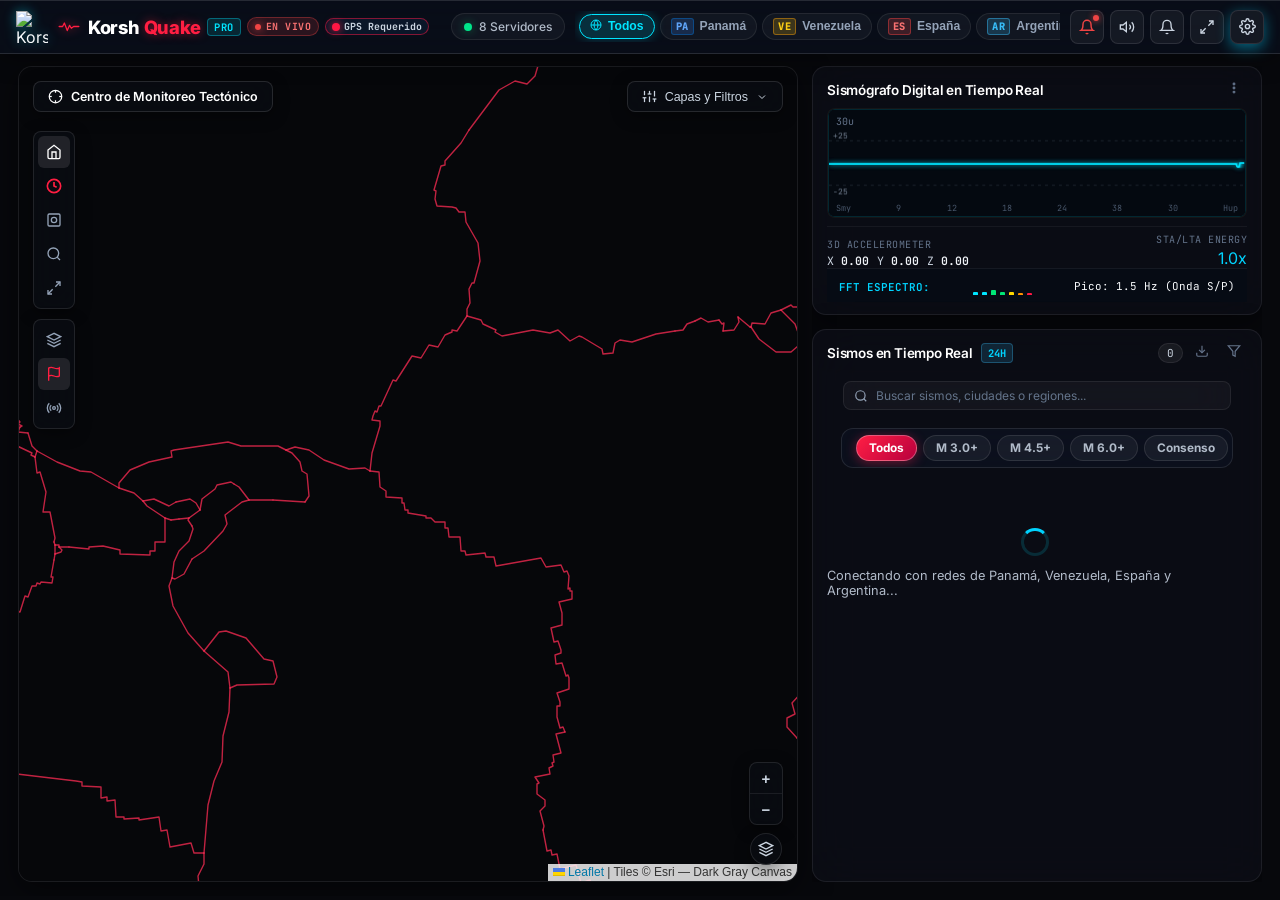
==== commit 549b3dcf: "docs: backlog actualizado (historial slimmed 110->19 MB, APK 3.4 MB corregido)" ====
--- a/web/index.html
+++ b/web/index.html
@@ -758,7 +758,7 @@
           <p style="font-size: 0.8rem; color: var(--text-muted); margin-bottom: 12px;">Descarga directamente el archivo instalador oficial <strong>KorshQuake.apk</strong> para tu celular o tablet Android.</p>
           <a href="/KorshQuake.apk" download="KorshQuake.apk" class="btn btn-primary" id="btn-download-apk-link" style="display: inline-flex; width: 100%; justify-content: center; gap: 8px;">
             <svg width="18" height="18" viewBox="0 0 24 24" fill="none" stroke="currentColor" stroke-width="2"><path d="M21 15v4a2 2 0 0 1-2 2H5a2 2 0 0 1-2-2v-4"></path><polyline points="7 10 12 15 17 10"></polyline><line x1="12" y1="15" x2="12" y2="3"></line></svg>
-            <span>Descargar KorshQuake.apk (3.6 MB)</span>
+            <span>Descargar KorshQuake.apk (3.4 MB)</span>
           </a>
         </div>
 
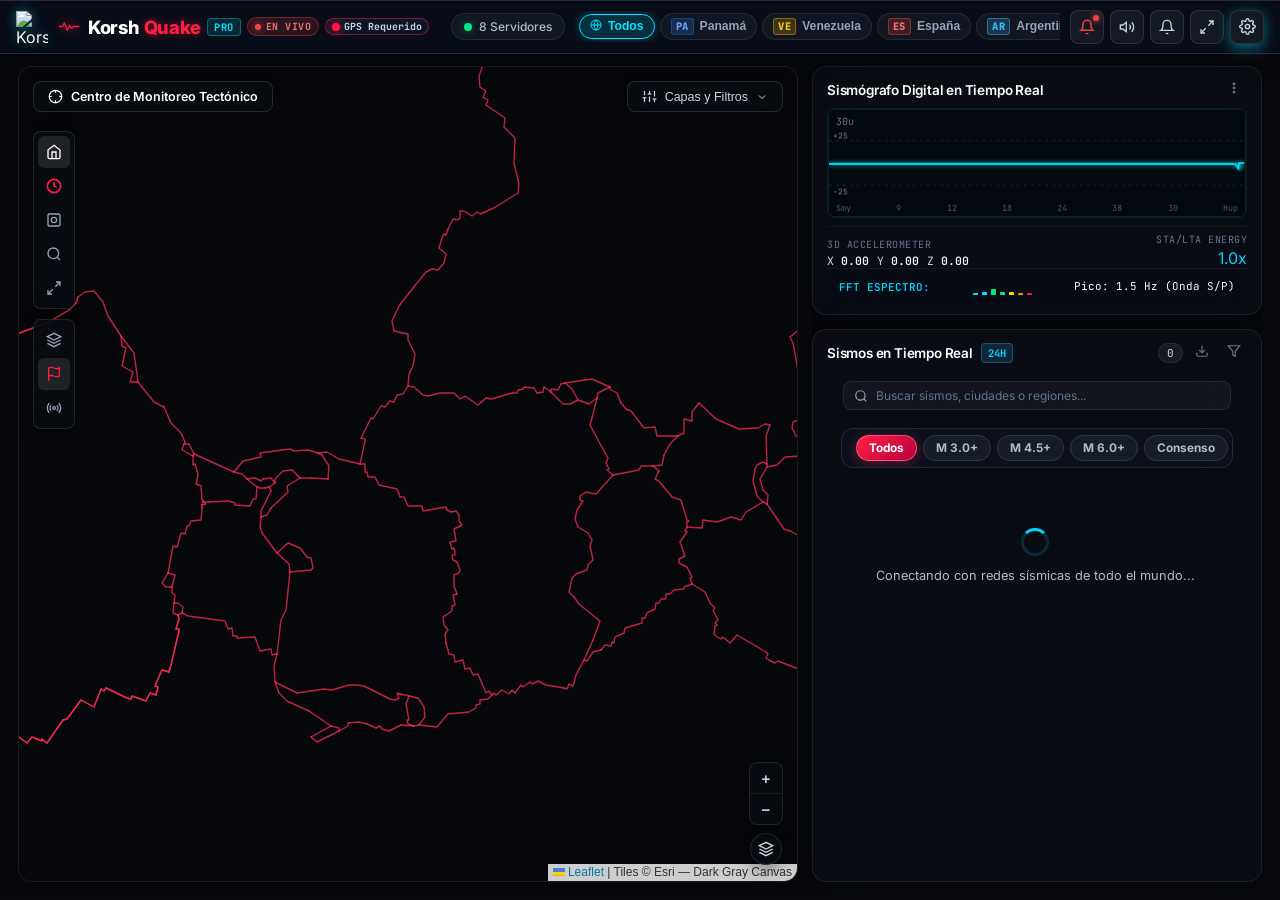
==== commit d7c39bc4: "feat(global): cobertura de todos los países del mundo - classify_event_country(): clasificador mundi" ====
--- a/web/index.html
+++ b/web/index.html
@@ -543,7 +543,7 @@
         <div class="quake-list" id="quake-list">
           <div class="loading-state">
             <div class="spinner"></div>
-            <p>Conectando con redes de Panamá, Venezuela, España y Argentina...</p>
+            <p>Conectando con redes sísmicas de todo el mundo...</p>
           </div>
         </div>
       </div>
@@ -788,13 +788,13 @@
       <div class="modal-header">
         <div class="modal-title-box">
           <span class="terminal-dot pulse-green"></span>
-          <h3>KorshQuake: Redes Sísmicas de Panamá, Venezuela, España y Argentina</h3>
+          <h3>KorshQuake: Monitor Sísmico Mundial con Foco en Panamá, Venezuela, España, Argentina y Honduras</h3>
         </div>
         <button class="modal-close" id="btn-close-servers">&times;</button>
       </div>
       <div class="modal-body" style="padding: 20px; overflow-y: auto;">
         <p style="font-size: 0.82rem; color: var(--text-muted); margin-bottom: 16px;">
-          Ingesta continua y triangulación en tiempo real de redes nacionales y centros sismológicos oficiales para <strong>Panamá, Venezuela, España y Argentina</strong>:
+          Ingesta continua y triangulación en tiempo real de redes nacionales, centros sismológicos oficiales y coberturas globales (USGS/EMSC) para <strong>todos los países del mundo</strong>, con foco prioritario en Panamá, Venezuela, España, Argentina y Honduras:
         </p>
         <div class="servers-grid" id="servers-grid">
           <!-- Dynamic Servers Cards inserted via JS -->
@@ -958,8 +958,8 @@
           <div class="settings-card-header">
             <span class="settings-icon"><svg width="16" height="16" viewBox="0 0 24 24" fill="none" stroke="currentColor" stroke-width="2"><circle cx="12" cy="12" r="10"/><path d="M2 12h20"/><path d="M12 2a15.3 15.3 0 0 1 4 10 15.3 15.3 0 0 1-4 10 15.3 15.3 0 0 1-4-10 15.3 15.3 0 0 1 4-10z"/></svg></span>
             <div>
-              <div class="settings-title">Redes Sísmicas Regionales</div>
-              <div class="settings-desc">Panamá (OSOP), Venezuela (FUNVISIS), España (IGN), Argentina (INPRES)</div>
+              <div class="settings-title">Redes Sísmicas Mundiales</div>
+              <div class="settings-desc">Panamá (OSOP), Venezuela (FUNVISIS), España (IGN), Argentina (INPRES), Honduras (COPECO) + cobertura global USGS/EMSC</div>
             </div>
           </div>
           <div style="margin-top: 10px;">
